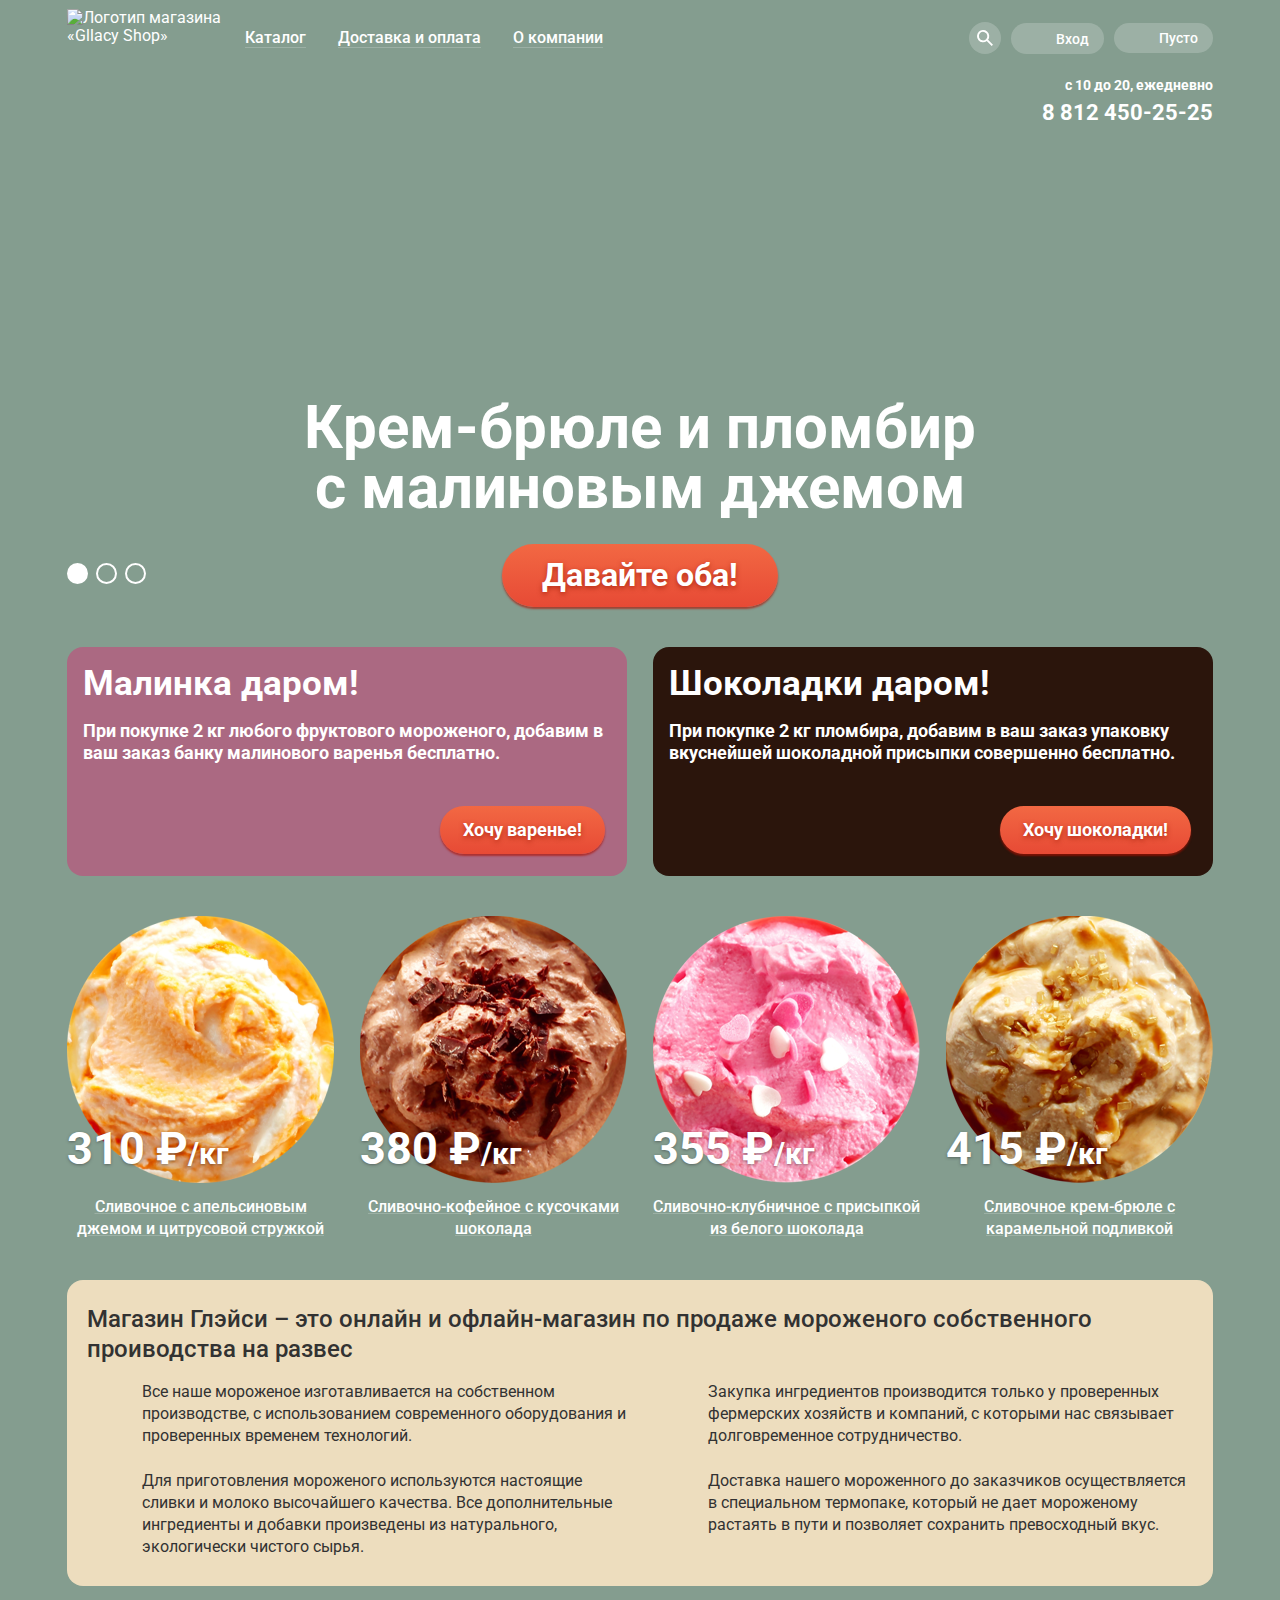
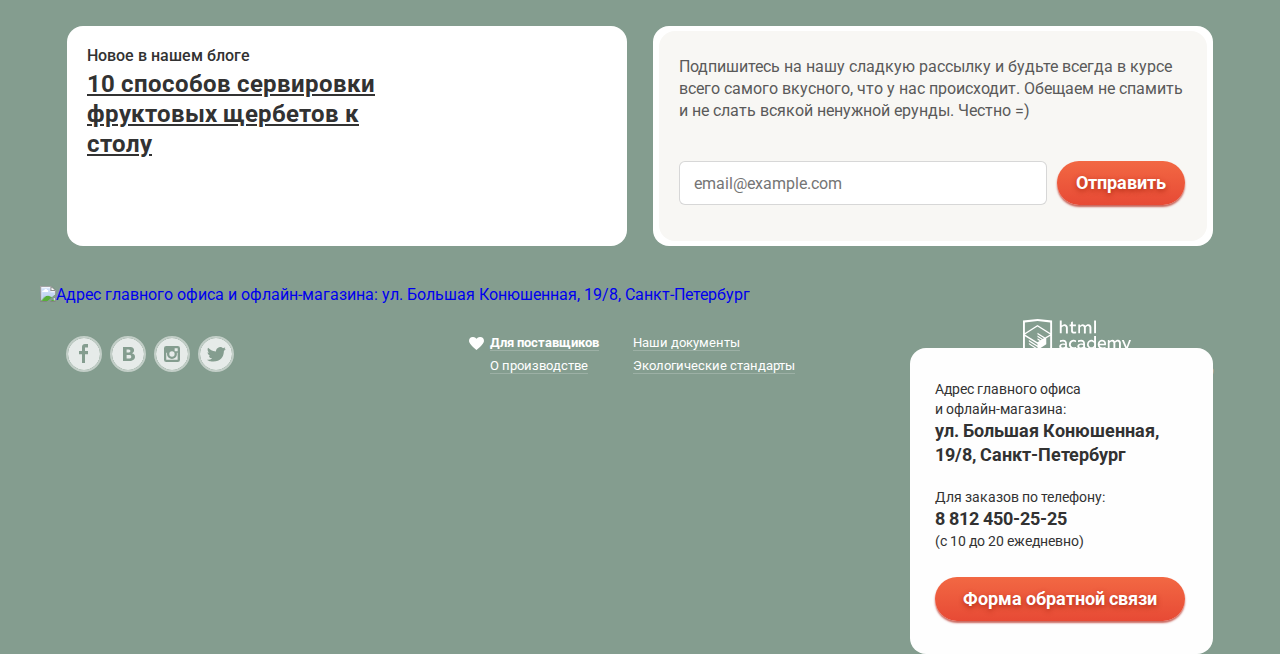
==== index.html @ f4a274b7 "Modify index" ====
<!DOCTYPE html>
<html class="page" lang="ru">

<head>
  <meta charset="utf-8" />
  <title>Магазин мороженного «Gllacy Shop»</title>
  <link href="https://fonts.googleapis.com/css2?family=Roboto:wght@400;500;700&display=swap" rel="stylesheet">
  <link rel="stylesheet" href="css/normalize.css">
  <link rel="stylesheet" href="css/main.css" />
</head>

<body class="index-page">
    <header class="site-header">
      <div class="content-wrapper">
        <nav class="site-nav">
          <div class="site-nav__main-menu-wrapper">
            <a class="site-nav__site-logo">
              <img src="img/main_logo.svg" width="154" height="64" alt="Логотип магазина «Gllacy Shop»" />
            </a>
            <ul class="site-nav__main-menu">
              <li class="main-menu__item">
                <a class="main-menu__link" href="catalog.html">Каталог</a>
                <ul class="main-menu__dropdown-menu visually-hidden">
                  <li>
                    <a class="dropdown-menu__link link dropdown-menu__link--new" href="dev.html">Новинки</a>
                  </li>
                  <li>
                    <a class="dropdown-menu__link dropdown-menu__link--catalog" href="catalog.html">Сливочное</a>
                  </li>
                  <li>
                    <a class="dropdown-menu__link" href="dev.html">Щербеты</a>
                  </li>
                  <li>
                    <a class="dropdown-menu__link" href="dev.html">Фруктовый лед</a>
                  </li>
                  <li>
                    <a class="dropdown-menu__link" href="dev.html">Мелорин</a>
                  </li>
                </ul>
              </li>
              <li class="main-menu__item">
                <a class="main-menu__link" href="dev.html">Доставка и оплата</a>
              </li>
              <li class="main-menu__item">
                <a class="main-menu__link" href="dev.html">О компании</a>
              </li>
            </ul>
          </div>
  
          <div class="site-nav__user-menu-wrapper">
            <a class="user-menu__item user-menu__search-link" href="search.html" aria-label="Поиск">
              <svg class="search-icon" width="32" height="32"  xmlns="http://www.w3.org/2000/svg">
                <path
                  d="M24 22.665l-4.922-4.932a6.144 6.144 0 00-.993-8.273 6.113 6.113 0 00-8.307.352 6.141 6.141 0 00-.293 8.328 6.11 6.11 0 008.262.937L22.659 24 24 22.665zm-9.918-4.288a4.244 4.244 0 01-3.928-2.63 4.27 4.27 0 01.922-4.643 4.248 4.248 0 014.632-.923 4.253 4.253 0 012.624 3.936 4.275 4.275 0 01-1.248 3.01 4.255 4.255 0 01-3.002 1.25z"
                />
              </svg>
            </a>
            <form class="modal user-menu__search-field visually-hidden" action="http://echo.htmlacademy.ru" method="get">
              <label class="visually-hidden" for="search-field">Введите Ваш запрос</label>
              <input class="search-field__input user-input" type="text" id="search-field" name="search-field" placeholder="Что ищем?">
            </form>
          
            <ul class="user-menu__item user-menu__login-menu">
              <li class="login-menu__item">
                <a class="login-menu__login-link" href="dev.html">
                  <p class="login-menu__link-descr">
                    Вход
                  </p>
                </a>
              </li>
            </ul>
            <form class="modal login-menu__login-form visually-hidden" action="http://echo.htmlacademy.ru" method="post">
              <p>
                <label class="visually-hidden" for="user-login-field">Введите Ваш E-email</label>
                <input class="login-form__input user-input" type="email" name="user-login" id="user-login-field" placeholder="email@example.com">
              </p>
              <p>
                <label class="visually-hidden" for="user-password-field">Введите Ваш пароль</label>
                <input class="login-form__input user-input" type="password" name="user-password" id="user-password-field" placeholder="**********">
              </p>
              <div class="login-form__wrapper">
                <button class="button login-form__button" type="submit">Войти</button>
                <div class="login-form__links-wrapper">
                  <a class="login-form__link" href="dev.html">Забыли пароль?</a>
                  <a class="login-form__link" href="dev.html">Новая регистрация</a>
                </div>
              </div>
            </form>

            <a class="user-menu__item user-menu__basket--empty" href="dev.html" aria-label="Корзина">Пусто</a>
    
            <div class="user-menu__item user-menu__shedule">
              <p>с 10 до 20, ежедневно</p>
              <a href="tel:+78124502525" aria-label="Звоните нам с 10 до 20 ежедневно">8 812 450-25-25</a>
            </div>
          </div>
        </nav>
      </div>
    </header>

    <main class="index-page__content">
      <div class="content-wrapper">
        <h1 class="visually-hidden">Магазин мороженного «Gllacy Shop»</h1>
        <section class="promo-slider">
          <h2 class="visually-hidden">
            Акция - Возьмите два!
          </h2>
          <ul class="promo-slider__slider-list">
            <li class="slider-list__item">
              <h3 class="slider-list__item-title">
                Крем-брюле и пломбир с малиновым джемом
              </h3>
              <p class="visually-hidden">
                Два аппетитных вафельных рожка - с мороженым крем-брюле, и с пломбиром с малиновым джемом
              </p>
              <a class="button slider-list__item-link" href="dev.html">
                Давайте оба!
              </a>
            </li>
            <li class="slider-list__item visually-hidden">
              <h3 class="slider-list__item-title">
                Шоколадный пломбир и лимонный сорбет
              </h3>
              <p class="visually-hidden">
                Два аппетитных вафельных рожка - с шоколадным мороженым с кусочками шоколада, и с лимонным сорбетом с кусочками клубники
              </p>
              <a class="button slider-list__item-link" href="dev.html">
                Давайте оба!
              </a>
            </li>
            <li class="slider-list__item visually-hidden">
              <h3 class="slider-list__item-title">
                Пломбир с помадкой<br>и клубничный щербет
              </h3>
              <p class="visually-hidden">
                Два аппетитных вафельных рожка - c нежным пломбиром, политым темным шоколадом, и с нежным клубничным щербетом
              </p>
              <a class="button slider-list__item-link" href="dev.html">
                Давайте оба!
              </a>
            </li>
          </ul>
          <ul class="promo-slider__buttons-list">
            <li class="buttons-list__item">
              <button class="buttons-list__button active" id="slider-button1" type="button" aria-label="Показать первое предложение"></button>
            </li>
            <li class="buttons-list__item">
              <button class="buttons-list__button" id="slider-button2" type="button" aria-label="Показать второе предложение"></button>
            </li>
            <li class="buttons-list__item">
              <button class="buttons-list__button" id="slider-button3" type="button" aria-label="Показать третье предложение"></button>
            </li>
          </ul>
        </section>
        <section class="stock">
          <h2 class="visually-hidden">Акция - Подарки!</h2>
          <ul class="stock__stock-list">
            <li class="stock-list__item stock-list__item--raspberry">
              <h3 class="stock-list__item-title">Малинка даром!</h3>
              <p class="stock-list__item-descr">
                При покупке 2 кг любого фруктового мороженого, добавим в ваш заказ
                банку малинового варенья бесплатно.
              </p>
              <a class="button stock-list__item-button" href="dev.html">Хочу варенье!</a>
            </li>
            <li class="stock-list__item stock-list__item--chocolate">
              <h3 class="stock-list__item-title">Шоколадки даром!</h3>
              <p class="stock-list__item-descr">
                При покупке 2 кг пломбира, добавим в ваш заказ упаковку вкуснейшей
                шоколадной присыпки совершенно бесплатно.
              </p>
              <a class="button stock-list__item-button" href="dev.html">Хочу шоколадки!</a>
            </li>
          </ul>
        </section>
        <section class="hits">
          <h2 class="visually-hidden">Хиты</h2>
          <ul class="catalog__item-list">
            <li>
              <article class="item-card item-card--hit">
                <h3 class="visually-hidden">
                  Сливочное с апельсиновым джемом
                </h3>
                <img class="item-card__image" src="img/icecream_1.png" width="267" height="267"
                  alt="Сливочное с апельсиновым джемом и цитрусовой стружкой" />
                <p class="item-card__price">
                  310 &#x20bd;<span>/кг</span>
                </p>
                <a class="item-card__descr" href="#">
                  Сливочное с апельсиновым джемом и цитрусовой стружкой
                </a>
                <a class="button item-card__button" href="#">
                  Быстрый просмотр
                </a>
              </article>
            </li>
            <li>
              <article class="item-card item-card--hit">
                  <h3 class="visually-hidden">
                    Сливочно-кофейное
                  </h3>
                  <img class="item-card__image" src="img/icecream_2.png" width="267" height="267" alt="Сливочно-кофейное с кусочками шоколада" />
                  <p class="item-card__price">
                    380 &#x20bd;<span>/кг</span>
                  </p>
                  <a class="item-card__descr" href="#">
                    Сливочно-кофейное с кусочками шоколада
                  </a>
                  <a class="button item-card__button" href="#">
                    Быстрый просмотр
                  </a>
              </article>
            </li>
            <li>
              <article class="item-card item-card--hit">
                  <h3 class="visually-hidden">
                    Сливочно-клубничное
                  </h3>
                  <img class="item-card__image" src="img/icecream_3.png" width="267" height="267"
                    alt="Сливочно-клубничное с присыпкой из белого шоколада" />
                  <p class="item-card__price">
                    355 &#x20bd;<span>/кг</span>
                  </p>
                  <a class="item-card__descr" href="#">
                    Сливочно-клубничное с присыпкой из белого шоколада
                  </a>
                  <a class="button item-card__button" href="#">
                    Быстрый просмотр
                  </a>
              </article>
            </li>
            <li>
              <article class="item-card item-card--hit">
                  <h3 class="visually-hidden">
                    Сливочное крем-брюле
                  </h3>
                  <img class="item-card__image" src="img/icecream_4.png" width="267" height="267"
                    alt="Сливочное крем-брюле с карамельной подливкой" />
                  <p class="item-card__price">
                    415 &#x20bd;<span>/кг</span>
                  </p>
                  <a class="item-card__descr" href="#">
                    Сливочное крем-брюле с карамельной подливкой
                  </a>
                  <a class="button item-card__button" href="#">Быстрый просмотр
                  </a>
              </article>
            </li>
          </ul>
        </section>
        <section  class="about-us">
          <h2 class="visually-hidden">О нас</h2>
          <p class="about-us__title">
            Магазин Глэйси – это онлайн и офлайн-магазин по продаже мороженого
            собственного проиводства на развес
          </p>
          <ul class="about-us__feature-list">
            <li class="feature-list__item feature-list__item-modern">
              Все наше мороженое изготавливается на собственном производстве, с
              использованием современного оборудования и проверенных временем
              технологий.
            </li>
            <li class="feature-list__item feature-list__item-company">
              Закупка ингредиентов производится только у проверенных фермерских
              хозяйств и компаний, с которыми нас связывает долговременное
              сотрудничество.
            </li>
            <li class="feature-list__item  feature-list__item-ecology">
              Для приготовления мороженого используются настоящие сливки и молоко
              высочайшего качества. Все дополнительные ингредиенты и добавки
              произведены из натурального, экологически чистого сырья.
            </li>
            <li class="feature-list__item feature-list__item-delivery">
              Доставка нашего мороженного до заказчиков осуществляется в
              специальном термопаке, который не дает мороженому растаять в пути и
              позволяет сохранить превосходный вкус.
            </li>
          </ul>
        </section>
  
        <article class="news-blog__news">
          <h2 class="news__title">Новое в нашем блоге</h2>
          <a class="news__link" href="blog.html">10 способов сервировки<br> фруктовых щербетов к<br>столу</a>
        </article>
  
        <section class="subscribe">
          <div class="subscribe__inner-wrapper">
            <h2 class="visually-hidden">Сладкая расслыка</h2>
            <p class="subscribe__promise">
              Подпишитесь на нашу сладкую рассылку и будьте всегда в курсе всего
              самого вкусного, что у нас происходит. Обещаем не спамить и не слать
              всякой ненужной ерунды. Честно =)
            </p>
            <form class="subscribe__form" action="http://echo.htmlacademy.ru" method="post">
              <p class="subscribe__input-field">
                <label class="visually-hidden" for="subscribe_field">Ваш E-mail</label>
                <input type="email" name="subscribe_field" id="subscribe_field" placeholder="email@example.com">
              </p>
              <button class="button subscribe__button" type="submit">Отправить</button>
            </form>
          </div>
        </section>
      </div>

      <section class="contacts">
        <h2 class="visually-hidden">Контакты</h2>
        <a href="map.html">
          <img src="img/location_map.jpg" width="1200" height="430"
            alt="Адрес главного офиса и офлайн-магазина: ул. Большая Конюшенная, 19/8, Санкт-Петербург" />
        </a>
        <div class="contacts__contact-widget">
          <p class="contacts__adress">
            Адрес главного офиса <br>
            и офлайн-магазина:<br>
            <span> ул. Большая Конюшенная, <br>
              19/8, Санкт-Петербург
            </span>
          </p>
          <p class="contacts__phone">
            Для заказов по телефону:<br />
            <a href="tel:+78124502525" aria-label="Звоните нам с 10 до 20 ежедневно">8 812 450-25-25</a><br />(с 10 до 20
            ежедневно)
          </p>
          <a class="button contacts__button" href="feedback.html">Форма обратной связи</a>
        </div>
        <div class="visually-hidden">
          <p>Мы обязательно вам ответим!</p>
          <button type="button">Закрыть форму</button>
          <form action="http://echo.htmlacademy.ru" method="post">
            <p>
              <label class="visually-hidden" for="feedback-form__user-name-field">Имя и Фамилия</label>
              <input type="text" name="user-name" id="feedback-form__user-name-field" placeholder="Имя Фамилия">
            </p>
            <p>
              <label class="visually-hidden" for="feedback-form__user-email-field">Ваш e-mail</label>
              <input type="email" name="user-mail" id="feedback-form__user-email-field" placeholder="email@example.com">
            </p>
            <p>
              <label class="visually-hidden" for="feedback-form__user-comment-field">Ваши вопросы и пожелания</label>
              <input type="text" name="user-comment" id="feedback-form__user-comment-field"
                placeholder="В свободной форме">
            </p>
            <button type="submit">Отправить</button>
          </form>
        </div>
      </section>
    </main>

    <footer class="site-footer">
      <div class="site-footer__wrapper">
        <ul class="site-footer__social-list">
          <li class="social-list__item">
            <a class="social-list__item-link social-list__item-link--fb" href="#">
              <svg class="social-list__item-icon social-list__item-icon--fb" width="32" height="32" xmlns="http://www.w3.org/2000/svg">
                <path
                d="M16 0a16 16 0 100 32 16 16 0 000-32zm4.06 9.45H17v3.45h3v3.44h-3V25h-3v-8.66h-3V12.9h3V9.45A3.25 3.25 0 0117 6h3v3.45h.06z"
                />
              </svg>
            Facebook
            </a>
          </li>
          <li class="social-list__item">
            <a class="social-list__item-link social-list__item-link--vk" href="#">
              <svg class="social-list__item-icon social-list__item-icon--vk" width="32" height="32" xmlns="http://www.w3.org/2000/svg">
                <path 
                  d="M16.64 14.49c.325 0 .648-.06.95-.18a1.2 1.2 0 00.64-.56 2 2 0 00.15-.8 1.55 1.55 0 00-.18-.7 1.05 1.05 0 00-.61-.51 3 3 0 00-1-.17h-2v3h.57c.59-.05 1.08-.06 1.48-.08zM18.12 17.08A4.851 4.851 0 0017 17h-2.39v3.5h2.45a3.23 3.23 0 001.21-.25c.321-.11.593-.33.77-.62a1.9 1.9 0 00.22-.9 1.76 1.76 0 00-.26-1 1.6 1.6 0 00-.88-.65z"
                  />
                <path 
                  d="M16 0a16 16 0 100 32 16 16 0 000-32zm6.6 20.53a3.7 3.7 0 01-1.12 1.33 5.17 5.17 0 01-1.83.88 9.76 9.76 0 01-2.51.27H11V9h5.45a20.61 20.61 0 012.48.11 5.25 5.25 0 011.56.5 2.75 2.75 0 011.19 1.09c.265.473.4 1.008.39 1.55a3.08 3.08 0 01-.54 1.8 3.46 3.46 0 01-1.53 1.2v.07a4 4 0 012.18 1.13 3.2 3.2 0 01.8 2.26 3.841 3.841 0 01-.38 1.82z"
                  />
              </svg>
              Vkontakte
            </a>
          </li>
          <li class="social-list__item">
            <a class="social-list__item-link social-list__item-link--inst" href="#">
              <svg class="social-list__item-icon social-list__item-icon--inst" width="32" height="32" xmlns="http://www.w3.org/2000/svg">
                <g>
                  <path
                    d="M20.92 16A4.96 4.96 0 1111 16c.001-.384.048-.767.14-1.14h-.9v6.84h11.4v-6.84h-.9c.1.373.161.755.18 1.14z" />
                  <path 
                    d="M16 18.66A2.66 2.66 0 1013.32 16 2.67 2.67 0 0016 18.66zM21.68 10.3h-3.04v3.04h3.04V10.3z" />
                  <path
                    d="M16 0a16 16 0 100 32 16 16 0 000-32zm8 21.7a2.28 2.28 0 01-2.32 2.3h-11.4A2.29 2.29 0 018 21.7V10.3A2.29 2.29 0 0110.28 8h11.39A2.29 2.29 0 0124 10.3v11.4z" />
                </g>
              </svg>
              Instagram
            </a>
          </li>
          <li class="social-list__item">
            <a class="social-list__item-link social-list__item-link--tw" href="#">
              <svg class="social-list__item-icon social-list__item-icon--tw" width="32" height="32" xmlns="http://www.w3.org/2000/svg">
                <path 
                  d="M16 0a16 16 0 100 32 16 16 0 000-32zm7.94 12.81c-.25 6.52-3.46 10.83-11 10.7h-.48c-.45 0-4.55-.44-5.35-1.82a7.32 7.32 0 005.12-1.14c-1.05-.29-2.92-.46-3.25-2.85a2.31 2.31 0 001.3.12C9 17 7.53 16.3 7.61 14.17c.418.32.935.482 1.46.46-.77-.23-2.15-3.24-1-4.78 2 1.79 4.07 3.48 7.8 3.64.23-2.21 1.24-3.7 3.17-4.32A3.61 3.61 0 0123 10.31c.74-.23 1.45-.47 2.19-.69a2.21 2.21 0 01-.93 1.71 1.77 1.77 0 001.42-.47 2.9 2.9 0 01-1.74 1.95z"
                  />
              </svg>
              Twitter
            </a>
          </li>
        </ul>
        <ul class="site-footer__inform">
          <li class="site-footer__inform-item">
            <a class="site-footer__inform-link inform-link--important" href="#">Для поставщиков</a>
          </li>
          <li class="site-footer__inform-item">
            <a class="site-footer__inform-link" href="#">Наши документы</a>
          </li>
          <li class="site-footer__inform-item">
            <a class="site-footer__inform-link" href="#">О производстве</a>
          </li>
          <li class="site-footer__inform-item">
            <a class="site-footer__inform-link" href="#">Экологические стандарты</a>
          </li>
        </ul>
        <div class="site-footer__copyright">
          <a class="copyright__link--academy" href="https://htmlacademy.ru/intensive/htmlcss" target="_blank">
            <svg width="108" height="39" fill="none" xmlns="http://www.w3.org/2000/svg">
              <path class="copyright__logo-academy"
                d="M44.582 28.426c.188-.012.373-.049.552-.11v1.41a3.193 3.193 0 01-1.18.222 1.58 1.58 0 01-.985-.223 1.72 1.72 0 01-.68-.785c-.89.757-2.001 1.16-3.142 1.14-1.513 0-2.912-.878-2.912-2.702 0-2.258 1.98-2.954 3.712-2.954.73.012 1.456.1 2.17.262v-.312c0-1.099-.762-1.875-2.19-1.875a7.03 7.03 0 00-2.997.685V21.37a9.612 9.612 0 013.188-.585c2.36 0 3.807 1.19 3.807 3.86v3.166c-.013.151.03.301.122.418a.534.534 0 00.535.197zm-6.434-1.21c.029.379.199.73.472.975.273.246.627.366.984.336h.105a3.298 3.298 0 002.408-1.008v-1.522a9.145 9.145 0 00-1.809-.222c-1.047 0-2.16.353-2.16 1.462v-.02zM50.502 20.765a4.83 4.83 0 012.57.675v1.805a3.886 3.886 0 00-2.303-.736 2.652 2.652 0 00-2 .683c-.554.5-.9 1.21-.96 1.979-.06.768.169 1.53.638 2.12.469.589 1.14.957 1.865 1.024.152.01.305.01.457 0 .85 0 1.686-.233 2.427-.675v1.814a5.975 5.975 0 01-2.76.605 3.979 3.979 0 01-1.63-.22 4.147 4.147 0 01-1.425-.865 4.424 4.424 0 01-1.002-1.378 4.65 4.65 0 01-.426-1.68v-.433c-.02-.601.074-1.2.273-1.762.2-.562.503-1.078.891-1.516a4.328 4.328 0 011.372-1.038 4.113 4.113 0 011.642-.402c.123-.01.248-.01.371 0zM62.666 28.426c.188-.012.373-.049.552-.11v1.41a3.194 3.194 0 01-1.18.222 1.58 1.58 0 01-.985-.223 1.721 1.721 0 01-.68-.785c-.89.757-2.001 1.16-3.142 1.14-1.513 0-2.912-.878-2.912-2.702 0-2.258 1.98-2.954 3.712-2.954.73.012 1.456.1 2.17.262v-.312c0-1.099-.761-1.875-2.19-1.875a7.03 7.03 0 00-2.997.685V21.37a9.612 9.612 0 013.188-.585c2.36 0 3.807 1.19 3.807 3.86v3.166c-.013.151.03.301.121.418a.535.535 0 00.536.197zm-6.434-1.21c.03.379.199.73.472.975.273.246.627.366.984.336h.105a3.298 3.298 0 002.408-1.008v-1.522a9.143 9.143 0 00-1.809-.222c-1.056 0-2.16.353-2.16 1.462v-.02zM72.974 16.965v12.862h-1.675v-1.401a3.94 3.94 0 01-1.408 1.224 3.701 3.701 0 01-1.78.409 4.302 4.302 0 01-2.922-1.464 4.81 4.81 0 01-1.187-3.183 4.81 4.81 0 011.188-3.183 4.302 4.302 0 012.92-1.464 3.624 3.624 0 011.65.346c.52.244.98.608 1.349 1.065v-5.211h1.903-.038zm-4.53 5.524c-.733 0-1.435.308-1.952.856a3.013 3.013 0 00-.809 2.067c0 .775.291 1.519.809 2.067.517.548 1.22.856 1.951.856a2.742 2.742 0 001.595-.5c.472-.33.842-.801 1.061-1.355v-2.147a3.037 3.037 0 00-1.069-1.34 2.787 2.787 0 00-1.587-.504zM78.999 20.765c3.312 0 4.454 2.833 3.921 5.383h-6.272c.21 1.582 1.666 2.238 3.188 2.238.912 0 1.813-.213 2.637-.625v1.693a6.802 6.802 0 01-2.989.605c-2.55 0-4.759-1.542-4.759-4.647a4.596 4.596 0 011.074-3.19 4.1 4.1 0 012.886-1.457h.314zm.086 1.633a2.157 2.157 0 00-.883.111 2.244 2.244 0 00-.775.46 2.393 2.393 0 00-.549.74c-.135.283-.217.59-.24.907v.06h4.617a2.193 2.193 0 00-.072-.807 2.12 2.12 0 00-.358-.716 1.991 1.991 0 00-.59-.517 1.882 1.882 0 00-.732-.238c-.139-.02-.28-.02-.418 0zM84.805 21.007h1.646v1.099a3.83 3.83 0 011.258-.979 3.63 3.63 0 011.522-.362 2.721 2.721 0 011.482.327c.457.249.843.623 1.116 1.084a4.16 4.16 0 011.322-1.016c.5-.242 1.04-.376 1.59-.395.436-.015.869.069 1.271.244.403.176.766.44 1.064.776.299.336.527.735.67 1.17.142.436.195.899.156 1.358v5.514h-1.904v-5.453a1.753 1.753 0 00-.349-1.233 1.567 1.567 0 00-1.07-.612h-.228a2.74 2.74 0 00-1.131.363c-.35.203-.654.481-.896.817v6.118H90.42v-5.453a1.753 1.753 0 00-.348-1.233 1.567 1.567 0 00-1.07-.612h-.228c-.44.038-.868.18-1.25.415-.382.236-.71.559-.958.946v5.947h-1.761v-8.83zM106.096 21.007H108l-3.902 10.01c-.952 2.298-2.085 3.024-3.351 3.024a5.04 5.04 0 01-1.094-.152v-1.633c.274.089.56.133.847.131.952 0 1.58-.675 2.065-2.016l.172-.443-3.96-8.89h2.027l2.856 6.652 2.436-6.683zM38.7 1.522v5.04c.351-.38.77-.682 1.233-.89a3.626 3.626 0 011.46-.32c.426-.027.853.035 1.256.182a3.21 3.21 0 011.094.677c.319.3.579.663.765 1.07a3.6 3.6 0 01.322 1.67v5.454h-1.904V9.203c.03-.253.013-.51-.052-.756a1.96 1.96 0 00-.325-.676c-.15-.2-.336-.367-.548-.49a1.737 1.737 0 00-.684-.225 1.448 1.448 0 00-.295 0c-.47.03-.927.179-1.33.435a3.021 3.021 0 00-.992 1.037v5.846h-1.904V1.522H38.7zM49.903 2.42v3.144h3.017v1.724h-3.017v4.032c0 1.16.504 1.542 1.58 1.542.577 0 1.15-.12 1.684-.353v1.694a6.326 6.326 0 01-2.236.383c-.334.045-.672.02-.996-.074a2.499 2.499 0 01-.893-.472 2.663 2.663 0 01-.653-.8 2.81 2.81 0 01-.314-1.003 2.703 2.703 0 010-.554V7.268h-1.523V5.544h1.495V2.883l1.856-.464zM55.3 14.384v-8.82h1.646v1.099c.35-.415.779-.748 1.257-.978a3.63 3.63 0 011.522-.363 2.722 2.722 0 011.483.328c.457.248.842.622 1.115 1.084a4.16 4.16 0 011.323-1.016c.5-.243 1.04-.377 1.59-.396.435-.014.868.069 1.27.245.403.176.766.44 1.065.776.298.335.526.734.669 1.17.142.435.195.898.156 1.358v5.513h-1.904V8.931a1.779 1.779 0 00-.05-.662 1.722 1.722 0 00-.287-.59 1.615 1.615 0 00-.481-.427 1.526 1.526 0 00-.6-.196h-.228c-.4.04-.786.168-1.136.376-.349.209-.653.493-.892.834v6.118h-1.903V8.931a1.777 1.777 0 00-.054-.67 1.718 1.718 0 00-.297-.596 1.611 1.611 0 00-.494-.424 1.523 1.523 0 00-.611-.185h-.229c-.44.038-.868.18-1.25.415-.382.236-.71.559-.958.946v5.957h-1.723v.01zM72.974 1.512h-1.856v12.862h1.856V1.512zM14.696 0h-.153L0 1.613v28.224L14.543 39l14.544-9.163V1.613L14.696 0zm12.487 28.678l-12.64 7.963-12.64-7.963V17.136l12.583 7.933v1.442l-8.632-5.444v1.392l8.67 5.513v1.472l-8.66-5.463v1.39l8.67 5.515 8.747-5.545v-5.987l3.902-2.47v11.794zm0-13.266L23.71 17.57l-1.599 1.008-7.614-4.798v1.39l6.51 4.103h-.067l-.142.09-.952.576-5.368-3.387v1.39l4.235 2.672-1 .706-3.197-2.017v1.392l2.103 1.31-2.141 1.36L1.96 15.484 14.496 7.5l12.687 7.912zm0-1.4L14.477 6.047 1.904 14.001V3.417l12.649-1.401 12.64 1.401v10.594h-.01z"
                fill="#fff" /></svg>
          </a>
          <p class="copyright__descr">
            Сделано в
            <a class="copyright__link" href="https://htmlacademy.ru/intensive/htmlcss" target="_blank">HTML Academy</a>
            © 2019
          </p>
        </div>
      </div>
    </footer>
  <script src="js/script.js"></script>
</body>

</html>
---- css/main.css ----
/* Variables */

:root {
    --basic-white: #ffffff;
    --basic-dark: #323232;
    --color-post: #5a5a5a;
    --filters-button: #696969;
    --social-active: rgba(255, 255, 255, 0.7);
    --bgcolor-basic: rgba(255, 255, 255, 0.2);
    --bgcolor-waffle: #EDDDBE;
    --bgcolor-btn-slider-hover: rgba(255, 255, 255, 0.4);
    --bg-toggle: #ABABAB;
    --bg-radio: rgba(255, 255, 255, 0.8);
    --dropdown-shadow: rgba(0, 0, 0, 0.4);
    --dropdown-border: rgba(50, 50, 50, 0.2);
    --login-link-underline: rgba(50, 50, 50, 0.3);
    --popup-shadow: rgba(0, 0, 0, 0.4);
    --input-border: #D3D3D2;
    --input-border-h: rgba(178, 178, 178, 0.52);
    --input-border-f: rgba(46, 136, 228, 0.52);
    --placeholder: #999999;
    --subscribe-border: rgba(255, 255, 255, 0.5);
    --bg-link-hover: #FFBC9E;
    --bg-link-active: #EDEDED;
    --bg-link-current: #D07058;
    --bg-list-hover: #FBDED7;
    --bg-list-active: #F6B5A5;
    --bg-scale: rgba(248, 247, 244, 0.5);
    --bgcolor-slide1: #849D8F;
    --bgcolor-slide2: #8996A6;
    --bgcolor-slide3: #9D8B84;
    --bgcolor-popup: #F8F7F4;
    --bgcolor-contacts: #FEFEFE;
    --btn: linear-gradient(180deg, #F26843 0%, #E74A35 100%);
    --btn-hover: linear-gradient(0deg, rgba(255, 255, 255, 0.2), rgba(255, 255, 255, 0.2)), linear-gradient(180deg, #F26843 0%, #E74A35 100%);
    --btn-active: linear-gradient(0deg, rgba(0, 0, 0, 0.07), rgba(0, 0, 0, 0.07)), linear-gradient(180deg, #F26843 0%, #E74A35 100%);
}

/* Global */

.visually-hidden:not(:focus):not(:active),
input[type="checkbox"].visually-hidden,
input[type="radio"].visually-hidden {
  position: absolute;
  width: 1px;
  height: 1px;
  margin: -1px;
  border: 0;
  padding: 0;
  white-space: nowrap;
  -webkit-clip-path: inset(100%);
  clip-path: inset(100%);
  clip: rect(0 0 0 0);
  overflow: hidden;
}

body {
    min-width: 1200px;
    padding: 0;
    font-family: 'Roboto', 'Arial', sans-serif;
    color: var(--basic-white);
}

img {
  max-width: 100%;
  height: auto;
}

a {
  text-decoration: none;
}

.page {
  height: 100%;
}

.content-wrapper {
  width: 1146px;
  margin: 0 auto;
}

.button {
  display: inline-block;
  box-sizing: border-box;
  vertical-align: middle;
  color: var(--basic-white);
  text-shadow: 0px 2px 5px rgba(160, 32, 11, 0.76);
  background: var(--btn);
  box-shadow: 0px 2px 2px rgba(172, 16, 0, 0.64);
  border: none;
}

.button:hover,
.button:focus {
  outline: none;
  background: var(--btn-hover);
  cursor: pointer;
}

.button:active {
  background: var(--btn-active);
  box-shadow: inset 0px 2px 2px #942718;
}

.index-page {
  display: grid;
  grid-template-rows: 
      min-content 
      1fr 
      min-content;
  align-content: start;
  min-height: 100%;
  background-color: var(--bgcolor-slide1);
  background-image: url(../img/promo_slider_1.png);
  background-position: top center;
  background-repeat: no-repeat;
}

.catalog-page {
  display: grid;
  grid-template-rows: 
      min-content 
      1fr 
      min-content;
  align-content: start;
  min-height: 100%;
  background-color: var(--bgcolor-slide1);
}

/* Site navigation */

.site-nav {
  display: flex;
  flex-wrap: wrap;
  align-items: center;
  justify-content: space-between;
  min-height: 75px;
  padding-top: 1px;
}

.site-nav__main-menu {
  list-style: none;
  padding: 0;
}

.site-nav__main-menu-wrapper {
  position: relative;
  display: flex;
  justify-content: flex-start;
  align-items: center;
  max-width: 600px;
}

.site-nav__user-menu-wrapper {
  position: relative;
  display: flex;
  justify-content: space-between;
  align-items: center;
  max-width: 300px;
}

.site-nav__site-logo {
  width: 154px;
  height: 64px;
  margin-right: 11px;
  padding-top: 5px;
}

.site-nav__main-menu {
  display: flex;
  flex-wrap: wrap;
  justify-content: space-between;
  align-self: start;
  min-width: 360px;
}

.main-menu__item:not(:last-of-type) {
  margin-right: 6px;
}

.main-menu__link {
  display: block;
  margin-top: 10px;
  margin-bottom: 10px;
  margin-left: 13px;
  margin-right: 13px;
  font-size: 16px;
  line-height: 18px;
  font-weight: 500;
  color: var(--basic-white);
  border-bottom: 1px solid var(--bgcolor-basic);
}

.main-menu__link[href]:hover,
.main-menu__link[href]:focus {
  outline: none;
  margin: 0;
  padding-top: 8px;
  padding-bottom: 8px;
  padding-left: 13px;
  padding-right: 13px;
  color: var(--basic-dark);
  background-color: var(--basic-white);
  border-radius: 26px;
}

.main-menu__link--current {
  outline: none;
  margin: 0;
  padding-top: 9px;
  padding-bottom: 11px;
  padding-left: 13px;
  padding-right: 13px;
  color: var(--basic-white);
  background-color: var(--bg-link-current);
  border-radius: 26px;
}

.main-menu__link[href]:active {
  background-color: var(--bg-link-active);
  box-shadow: inset 0px 2px 1px #696969;
}

.main-menu__dropdown-menu {
  position: absolute;
  box-sizing: border-box;
  top: 56px;
  left: 157px;
  z-index: 1;
  width: 143px;
  padding: 0;
  padding-bottom: 5px;
  background-color: var(--basic-white);
  box-shadow: 0px 20px 20px var(--dropdown-shadow);
  border-radius: 4px;
  list-style: none;
}

.dropdown-menu__link {
  display: block;
  padding-top: 8px;
  padding-bottom: 7px;
  padding-left: 22px;
  padding-right: 14px;
  font-size: 14px;
  line-height: 16px;
  color: var(--basic-dark);
}

.dropdown-menu__link--new {
  position: relative;
  margin-bottom: 4px;
  padding-top: 10px;
  padding-bottom: 10px;
  font-size: 14px;
  line-height: 18px;
  font-weight: bold;
}

.dropdown-menu__link--new::after {
  position: absolute;
  content: "";
  bottom: -2px;
  left: 0;
  display: inline-block;
  box-sizing: border-box;
  width: 128px;
  height: 1px;
  margin-left: 6px;
  border-bottom: 1px solid var(--dropdown-border);
}

.dropdown-menu__link:hover,
.dropdown-menu__link:focus {
  outline: none;
  background-color: var(--bg-list-hover);
  cursor: pointer;
}

.dropdown-menu__link:active {
  background-color: var(--bg-list-active);
}

.dropdown-menu__link--current {
  background-color: var(--bg-list-active);
}

.user-menu__item:not(:first-child) {
  margin-left: 10px;
}

.modal {
  display: block;
  box-sizing: border-box;
  background-color: var(--bgcolor-popup);
  box-shadow: 0px 20px 20px var(--popup-shadow);
  border-radius: 4px;
}

.user-input {
  display: block;
  box-sizing: border-box;
  padding: 0;
  padding-left: 15px;
  padding-top: 15px;
  padding-bottom: 15px;
  font-size: 16px;
  line-height: 20px;
  font-weight: bold;
  background-color: var(--basic-white);
  border: 1px solid var(--input-border);
  border-radius: 4px;
}

.user-input:hover {
  border: 2px solid var(--input-border-h);
  padding-left: 14px;
  padding-top: 14px;
  padding-bottom: 14px;
}

.user-input:focus {
  outline: none;
  border: 2px solid var(--input-border-f);
  padding-left: 14px;
  padding-top: 14px;
  padding-bottom: 14px;
}

.user-input::-webkit-input-placeholder {
  color: var(--placeholder);
  font-weight: normal;
}

.user-input:focus::-webkit-input-placeholder {
  opacity: 0;
  text-indent: 300px;  
  transition: text-indent 2s ease;
  transition-property: all;
  transition-duration: 400ms;
  transition-timing-function: cubic-bezier(.82,.08,.73,.15);
}

.user-menu__search-link {
  display: block;
  width: 32px;
  height: 32px;
}

.user-menu__search-link .search-icon {
  width: 32px;
  height: 32px;
  background-color: var(--bgcolor-basic);
  background-position: 0 0;
  fill: var(--basic-white);
  border-radius: 50%;
}

.user-menu__search-link:hover,
.user-menu__search-link:focus {
  outline: none;
}

.user-menu__search-link:hover .search-icon,
.user-menu__search-link:focus .search-icon {
  background-color: var(--basic-white);
  fill: var(--basic-dark);
}

.user-menu__search-field {
  position: absolute;
  top: 50px;
  left: -309px;
  z-index: 2;
  width: 341px;
}  

.search-field__input {
  width: 311px;
  height: 44px;
  margin-top: 20px;
  margin-bottom: 20px;
  margin-right: 15px;
  margin-left: 15px;
}

.user-menu__login-menu {
  padding: 0;
  list-style: none;
}

.login-menu__login-link,
.user-menu__basket--empty,
.user-menu__basket--filled {
  position: relative;
  display: inline-block;
  padding-top: 7px;
  padding-bottom: 7px;
  padding-left: 45px;
  padding-right: 15px;
  font-size: 14px;
  line-height: 16px;
  font-weight: 500;
  vertical-align: middle;
  border-radius: 20px;
}

.login-menu__login-link,
.user-menu__basket--empty {
  color: var(--basic-white);
  background-color: var(--bgcolor-basic);
}

.user-menu__basket--filled {
  color: var(--basic-dark);
  background-color: var(--basic-white);
}

.login-menu__link-descr {
  display: inline-block;
  vertical-align: middle;
  margin: 0;
}

.login-menu__link-descr::before,
.user-menu__basket--empty::before,
.user-menu__basket--filled::before {
  position: absolute;
  content: '';
  top: 6px;
  left: 15px;
  width: 29px;
  height: 21px;
  background-repeat: no-repeat;
  background-position: 0 0;
}

.login-menu__link-descr::before {
  background-image: url(../img/login_icon.svg);
}

.login-menu__login-link:hover,
.login-menu__login-link:focus {
  outline: none;
  color: var(--basic-dark);
  background-color: var(--basic-white);
}

.login-menu__login-link:hover .login-menu__link-descr::before,
.login-menu__login-link:focus .login-menu__link-descr::before {
  background-image: url(../img/login_icon_hovered.svg);
}

.user-menu__basket--empty::before {
  background-image: url(../img/cart_empty_icon.svg);
}

.user-menu__basket--filled::before {
  background-image: url(../img/cart_fill_icon.svg);
}

.login-menu__login-form {
  position: absolute;
  top: 50px;
  left: -145px;
  z-index: 2;
  width: 277px;
  min-height: 214px;
  padding-top: 20px;
  padding-left: 19px;
}

.login-menu__login-form p {
  margin: 0;
}

.login-form__input {
  width: 241px;
  height: 44px;
  margin-bottom: 20px;
}

.login-form__wrapper {
  display: flex;
  justify-content: space-between;
  align-items: center;
  width: 241px;
}

.login-form__button {
  width: 103px;
  min-height: 44px;
  border-radius: 26px;
  font-size: 16px;
  line-height: 18px;
  font-weight: bold;
}

.login-form__links-wrapper {
  display: block;
  box-sizing: border-box;
  width: 122px;
}

.login-form__link {
  display: block;
  margin-bottom: 9px;
  font-size: 13px;
  line-height: 15px;
  color: var(--basic-dark);
  text-decoration: underline;
  text-decoration-color: var(--login-link-underline);
}

.login-form__link:last-child {
  margin-bottom: 0;
}

.user-menu__shedule {
  position: absolute;
  top: 70px;
  right: 0;
  z-index: 1;
}

.user-menu__shedule p {
  margin: 0;
  margin-bottom: 8px;
  margin-left: auto;
  width: 149px;
  font-size: 14px;
  line-height: 16px;
  font-weight: bold;
  text-align: right;
}

.user-menu__shedule a {
  width: 167px;
  font-size: 22px;
  line-height: 24px;
  font-weight: bold;
  color: var(--color-basic);
}

.user-menu__shedule a:hover,
.user-menu__shedule a:focus {
  color: var(--bg-link-hover);
  border-bottom: 1px solid var(--bg-link-hover);
}

.site-breakrumbs__list {
  position: absolute;
  display: flex;
  top: 80px;
  left: 0;
  padding: 0;
  list-style: none;
}

.site-breakrumbs__link {
  position: relative;
  display: inline-block;
  font-size: 14px;
  line-height: 16px;
  margin-right: 22px;
  color: var(--basic-white);
}

.site-breakrumbs__link[href] {
  border-bottom: 1px solid var(--bgcolor-basic);
}

.site-breakrumbs__link[href]:hover,
.site-breakrumbs__link[href]:focus {
  color: var(--bg-link-hover);
  border-bottom: 1px solid var(--bg-link-hover);
}

.site-breakrumbs__link[href]::after {
  content: '»';
  position: absolute;
  top: 0;
  right: -12px;
}

/* Main  */

.index-page__content .content-wrapper {
  display: grid;
  grid-template-columns: repeat(2, 560px);
  grid-template-rows: repeat(5, min-content);
  column-gap: 26px;
  row-gap: 40px;
}

/* Slider */

.promo-slider {
  position: relative;
  grid-row: 1/2;
  grid-column: 1/3;
}

.promo-slider ul {
  padding: 0;
  margin: 0;
  list-style: none;
}

.promo-slider__slider-list {
  text-align: center;
}

.slider-list__item-title {
  width: 672px;
  margin-top: 322px;
  margin-bottom: 26px;
  margin-left: auto;
  margin-right: auto;
  font-size: 60px;
  line-height: 60px;
}

.slider-list__item-link { 
  padding-top: 9px;
  padding-bottom: 10px;
  padding-right: 40px;
  padding-left: 40px;
  font-size: 32px;
  line-height: 44px;
  font-weight: bold;
  border-radius: 70px;
}

.promo-slider__buttons-list {
  position: absolute;
  left: 0;
  bottom: 23px;
  display: flex;
}

.buttons-list__item {
  display: inline-block;
  width: 21px;
  height: 21px;
  margin-right: 8px;
  vertical-align: middle;
}

.buttons-list__item:last-of-type {
  margin-right: 0;
}

.buttons-list__button {
  display: inline-block;
  box-sizing: border-box;
  width: 21px;
  height: 21px;
  font-size: 0;
  background-color: transparent;
  border: 2px solid var(--basic-white);
  border-radius: 50%;
}

.buttons-list__button:hover,
.buttons-list__button:focus {
  outline: none;
  background-color: var(--bgcolor-btn-slider-hover);
  cursor: pointer;
}

.buttons-list__button.active {
  background-color: var(--basic-white);
}

/* Stock */

.stock {
  grid-row: 2/3;
  grid-column: 1/3;
}

.stock__stock-list {
  display: flex;
  justify-content: space-between;
  margin: 0;
  padding: 0;
  list-style: none;
}

.stock-list__item {
  display: flex;
  flex-direction: column;
  box-sizing: border-box;
  width: 560px;
  padding-top: 16px;
  padding-bottom: 22px;
  padding-right: 22px;
  padding-left: 16px;
  border-radius: 16px;
}

.stock-list__item-title {
  margin: 0;
  margin-bottom: 16px;
  font-size: 35px;
  line-height: 41px;
}

.stock-list__item-descr {
  margin: 0;
  margin-bottom: 42px;
  font-size: 18px;
  line-height: 22px;
  font-weight: bold;
}

.stock-list__item--raspberry {
  background-color: #AB6982;
  background-image: url(../img/stock_raspberry.jpg);
  background-size: cover;
  background-repeat: no-repeat;
  background-position: 0 0;
}
.stock-list__item--chocolate {
  background-color: #2B150C;
  background-image: url(../img/stock_chocolate.jpg);
  background-size: cover;
  background-repeat: no-repeat;
  background-position: 0 0;
}

.stock-list__item-button {
  align-self: flex-end;
  padding-top: 12px;
  padding-bottom: 12px;
  padding-right: 23px;
  padding-left: 23px;
  font-size: 18px;
  line-height: 24px;
  font-weight: bold;
  border-radius: 70px;
}

/* Filters */

.filters {
  margin-bottom: 40px;
}

.filters__form {
  display: flex;
  flex-wrap: wrap;
  justify-content: space-between;
  align-items: flex-start;
  width: 869px;
  min-height: 130px;
}

.filters legend {
  font-size: 14px;
  line-height: 16px;
  font-weight: 500;
}

.filters fieldset {
  margin: 0;
  padding: 0;
  border: none;
}

.filters label {
  font-size: 16px;
  line-height: 18px;
  font-weight: 500;
}

.sort__title {
  margin-bottom: 7px;
  padding-left: 16px;
}

.sort__select {
  display: inline-block;
  box-sizing: border-box;
  width: 196px;
  min-height: 36px;
  padding-top: 10px;
  padding-bottom: 10px;
  padding-left: 16px;
  padding-right: 16px;
  font-size: 16px;
  line-height: 18px;
  font-weight: 500;
  color: var(--basic-white);
  background-color: var(--bgcolor-basic);
  background-image: url(../img/sort_arrow.svg);
  background-repeat: no-repeat;
  background-position: 171px 14px;
  border: none;
  border-radius: 20px;
  outline: none;
  -webkit-appearance: none;
  -moz-appearance: none;
  -ms-appearance: none;
  appearance: none;
}

.sort__select:hover,
.sort__select:focus {
  background-image: url(../img/sort_arrow_hovered.svg);
  color: var(--basic-dark);
  cursor: pointer;
}

.filters__price {
  width: 220px;
}

.filters__price span {
  font-size: 14px;
  line-height: 16px;
  font-weight: 500;
}

.price__input {
  width: 27px;
  padding: 0;
  color: var(--basic-white);
  background-color: transparent;
  border: none;
}

.price__title {
  margin-bottom: 7px;
  padding-left: 16px;
}

.price__slider {
  display: inline-block;
  box-sizing: border-box;
  width: 218px;
  min-height: 36px;
  background-color: var(--bgcolor-basic);
  border-radius: 20px;
}

.slider__scale {
  position: relative;
  display: inline-block;
  box-sizing: border-box;
  margin-top: 17px;
  margin-left: 21px;
  padding: 0;
  width: 176px;
  height: 2px;
  background-color: var(--bg-scale);
}

.slider__scrollbar {
  position: absolute;
  top: 0;
  display: block;
  width: auto;
  height: 100%;
  background-color: var(--bgcolor-popup);
}

.slider__toggle {
  position: absolute;
  top: -9px;
  display: block;
  box-sizing: border-box;
  width: 20px;
  height: 20px;
  background-color: var(--bg-toggle);
  border: 8px solid var(--basic-white);
  box-shadow: 0px 2px 2px 0px var(--bg-toggle);
  border-radius: 50%;
}

.slider__toggle:hover,
.slider__toggle:focus {
  outline: none;
  transform: scale(1.2, 1.2);
  cursor: pointer;
}

.fatness__title {
  margin-bottom: 7px;
  padding-left: 16px;
}

.fatness__wrapper {
  display: flex;
  justify-content: space-between;
  align-items: center;
  box-sizing: border-box;
  width: 425px;
  min-height: 36px;
  padding-right: 14px;
  padding-left: 14px;
  background-color: var(--bgcolor-basic);
  border-radius: 20px;
}

.fatness__container {
  margin: 0;
}

.fatness__label {
  position: relative;
  padding-left: 33px;
  cursor: pointer;
}

.fatness__input + .fatness__label::before {
  content: '';
  position: absolute;
  top: -1px;
  left: 0;
  display: inline-block;
  width: 22px;
  height: 22px;
  background-image: url(../img/radio.svg);
  background-size: 22px 22px;
  background-repeat: no-repeat;
  background-position: 0 0;
  opacity: .8;
}

.fatness__input:hover + .fatness__label::before,
.fatness__input:focus + .fatness__label::before {
  opacity: 1;
}

.fatness__input:checked + .fatness__label::before {
  background-image: url(../img/radio_checked.svg);
}

.fatness__input:disabled + .fatness__label::before {
  opacity: .4;
}

.filters__fillers {
  align-self: flex-end;
}

.fillers__title {
  margin-bottom: 7px;
  padding-left: 16px;
}

.fillers__wrapper {
  display: flex;
  justify-content: space-between;
  align-items: center;
  box-sizing: border-box;
  width: 711px;
  min-height: 36px;
  padding-left: 16px;
  padding-right: 16px;
  background-color: var(--bgcolor-basic);
  border-radius: 20px;
}

.fillers__container {
  margin: 0;
}

.fillers__label {
  position: relative;
  padding-left: 32px;
  cursor: pointer;
}

.fillers__input + .fillers__label::before {
  content: '';
  position: absolute;
  top: 0;
  left: 0;
  display: inline-block;
  width: 24px;
  height: 20px;
  background-image: url(../img/checkbox.svg);
  background-size: 20px 20px;
  background-repeat: no-repeat;
  background-position: 0 0;
  opacity: .8;
}

.fillers__input:hover + .fillers__label::before,
.fillers__input:focus + .fillers__label::before {
  opacity: 1;
}

.fillers__input:checked + .fillers__label::before {
  background-image: url(../img/checkbox-checked.svg);
  background-size: 24px 20px;
}

.fillers__input:disabled + .fillers__label::before {
  opacity: .4;
}

.filters__button {
  align-self: flex-end;
  display: inline-block;
  box-sizing: border-box;
  width: 144px;
  padding-bottom: 3px;
  min-height: 36px;
  font-size: 16px;
  line-height: 18px;
  font-weight: 500;
  color: var(--basic-white);
  background-color: var(--bgcolor-basic);
  border: 2px solid var(--basic-white);
  border-radius: 20px;
}

.filters__button:hover,
.filters__button:focus {
  outline: none;
  color: var(--basic-dark);
  background-color: var(--basic-white);
  border: none;
  cursor: pointer;
}

.filters__button:active {
  box-shadow: inset 0px 2px 1px var(--filters-button);
}

/* Catalog */

.hits {
  grid-row: 3/4;
  grid-column: 1/3;
}

.catalog-page__title {
  margin: 0;
  margin-top: 40px;
  margin-bottom: 29px;
  font-size: 35px;
  line-height: 41px;
}

.catalog__item-list {
  display: grid;
  grid-template-columns: repeat(4, 1fr);
  column-gap: 26px;
  row-gap: 37px;
  margin: 0;
  padding: 0;
  list-style: none;
}

.item-card {
  position: relative;
  width: 267px;
  min-height: 320px;
  text-align: center;
}

.item-card:hover {
  z-index: 20;
}

.item-card:hover::after {
  content: '';
  position: absolute;
  top: -6px;
  left: -13px;
  width: 293px;
  height: 402px;
  background-color: var(--bgcolor-basic);
  box-shadow: 0px 20px 20px rgba(0, 0, 0, 0.2);
  border-radius: 4px;
}

.item-card--hit::before {
  content: "";
  position: absolute;
  top: 0;
  left: 0;
  z-index: 20;
  width: 61px;
  height: 61px;
  background-image: url(../img/hit_icon.svg);
}

.item-card__image {
  position: relative;
  z-index: 10;
  display: block;
  width: 267px;
  height: 267px;
  margin-bottom: 13px;
}

.item-card__price {
  position: absolute;
  top: 210px;
  left: 0px;
  z-index: 20;
  margin: 0;
  padding: 0;
  font-size: 45px;
  line-height: 45px;
  font-weight: bold;
  color: var(--basic-white);
  text-shadow: 0px 1px 3px rgba(49, 50, 53, 0.5);
}

.item-card__price span {
  font-size: 30px;
  line-height: 35px;
}

.item-card__descr {
  position: relative;
  z-index: 10;
  font-weight: 500;
  line-height: 22px;
  color: var(--basic-white);
  text-align: center;
  text-decoration: underline;
  text-decoration-color: var(--bgcolor-basic);
}

.item-card__button {
  position: absolute;
  top: 335px;
  left: 50%;
  width: 200px;
  margin-left: -100px;
  padding-top: 12px;
  padding-bottom: 12px;
  padding-right: 15px;
  padding-left: 15px;
  font-size: 18px;
  line-height: 24px;
  font-weight: bold;
  border-radius: 50px;
  opacity: 0;
}

.item-card:hover .item-card__button {
  z-index: 10;
  opacity: 1;
}

/* Pagination */

.pagination-list {
  display: flex;
  justify-content: flex-end;
  margin: 0;
  margin-top: 75px;
  margin-bottom: 25px;
  padding: 0;
  list-style: none;
}

.pagination-list__item {
  margin-right: 4px;
}

.pagination-list__item:last-child {
  margin-right: 0;
}

.pagination-list__link {
  display: inline-block;
  box-sizing: border-box;
  width: 26px;
  height: 26px;
  padding-top: 4px;
  text-align: center;
  font-size: 16px;
  line-height: 18px;
  font-weight: 500;
  color: var(--basic-white);
  background-color: transparent;
  background-repeat: no-repeat;
  background-position: 60% 50%;
  border-radius: 50%;
}

.pagination-list__link:not(.link--disabled):not(.link--current):hover,
.pagination-list__link:not(.link--disabled):not(.link--current):focus {
  outline: none;
  background-color: var(--bgcolor-basic);
  cursor: pointer;
}

.pagination-list__link:not(.link--disabled):not(.link--current):active {
  color: var(--basic-dark);
  background-color: var(--basic-white);
}

.link--disabled {
  opacity: .2;
}

.link--current {
  color: var(--basic-dark);
  background-color: var(--basic-white);
}

.link--next {
  background-image: url(../img/pg_next.svg);
}

.link--prev {
  background-image: url(../img/pg_prev.svg);
}

/* About-us  */

.about-us {
  grid-row: 4/5;
  grid-column: 1/3;
  display: inline-block;
  box-sizing: border-box;
  width: 100%;
  padding-top: 24px;
  padding-bottom: 28px;
  padding-left: 20px;
  padding-right: 23px;
  font-size: 16px;
  line-height: 22px;
  font-weight: normal;
  color: var(--basic-dark);
  background-color: var(--bgcolor-waffle);
  background-image: url(../img/waffle_pattern.jpg);
  background-repeat: repeat;
  border-radius: 16px;
}

.about-us__title {
  margin: 0;
  margin-bottom: 17px;
  font-size: 24px;
  line-height: 30px;
  font-weight: 500;
}

.about-us__feature-list {
  /* display: flex;
  flex-wrap: wrap;
  justify-content: space-between; */
  display: grid;
  grid-template-columns: repeat(2, 1fr);
  grid-template-rows: repeat(2, min-content);
  justify-items: start;
  column-gap: 27px;
  row-gap: 23px;
  margin: 0;
  padding: 0;
  list-style: none;
}

.feature-list__item {
  position: relative;
  width: 484px;
  padding-left: 55px;
}

.feature-list__item::before {
  content: '';
  position: absolute;
  left: 0;
  top: -9px;
  width: 49px;
  height: 49px;
}

.feature-list__item-modern::before {
  background-image: url(../img/seo_icon_icecream.svg);
}
.feature-list__item-ecology::before {
  background-image: url(../img/seo_icon_eco.svg);
}
.feature-list__item-company::before {
  background-image: url(../img/seo_icon_cow.svg);
}
.feature-list__item-delivery::before {
  background-image: url(../img/seo_icon_degree.svg);
}

/* News blog  */

.news-blog__news {
  grid-row: 5/6;
  grid-column: 1/2;
  display: inline-block;
  box-sizing: border-box;
  width: 560px;
  min-height: 220px;
  padding-top: 19px;
  padding-bottom: 23px;
  padding-right: 20px;
  padding-left: 20px;
  background-color: var(--basic-white);
  background-image: url(../img/bg_news_blog.jpg);
  background-repeat: no-repeat;
  background-position: 0 0;
  border-radius: 16px;
}

.news__title {
  margin: 0;
  margin-bottom: 2px;
  font-size: 16px;
  line-height: 22px;
  font-weight: 500;
  color: var(--basic-dark);
}

.news__link {
  font-size: 24px;
  line-height: 30px;
  font-weight: bold;
  color: var(--basic-dark);
  text-decoration: underline;
}

.news__link:hover,
.news__link:focus {
  color: var(--bg-link-hover);
}

/* Subscribe */

.subscribe {
  grid-row: 5/6;
  grid-column: 2/3;
  display: inline-block;
  box-sizing: border-box;
  width: 560px;
  min-height: 220px;
  padding-top: 5px;
  padding-bottom: 5px;
  padding-right: 6px;
  padding-left: 6px;
  background-color: var(--basic-white);
  background-image: url(../img/bg_sweet_mail.svg);
  background-repeat: no-repeat;
  background-position: 0 0;
  border-radius: 16px;
}

.subscribe__inner-wrapper {
  box-sizing: border-box;
  min-height: 210px;
  padding-top: 25px;
  padding-bottom: 20px;
  padding-right: 20px;
  padding-left: 20px;
  background-color: var(--bgcolor-popup);
  border-radius: 16px;
}

.subscribe__promise {
  margin: 0;
  margin-bottom: 39px;
  line-height: 22px;
  color: var(--color-post);
}

.subscribe__form {
  display: flex;
  align-items: center;
  margin: 0;
  padding: 0;
}

.subscribe__input-field {
  margin: 0;
}

.subscribe input[type=email] {
  box-sizing: border-box;
  width: 368px;
  height: 44px;
  padding: 14px;
  background: var(--basic-white);
  border: 1px solid rgba(178, 178, 178, 0.52);
  border-radius: 6px;
}

.subscribe__button {
  margin-left: 10px;
  padding-top: 10px;
  padding-bottom: 10px;
  padding-left: 19px;
  padding-right: 19px;
  font-size: 18px;
  line-height: 24px;
  font-weight: bold;
  border-radius: 70px;
}

.contacts {
  position: relative;
  width: 1200px;
  margin: 0 auto;
  margin-top: 40px;
}

.contacts__contact-widget {
  position: absolute;
  top: 62px;
  right: 27px;
  box-sizing: border-box;
  width: 303px;
  min-height: 306px;
  padding-top: 31px;
  padding-bottom: 32px;
  padding-left: 25px;
  padding-right: 25px;
  font-size: 14px;
  line-height: 20px;
  color: var(--basic-dark);
  background-color: var(--bgcolor-contacts);
  border-radius: 16px;
}

.contacts__adress {
  margin: 0;
  margin-bottom: 20px;
}

.contacts__adress span {
  font-size: 18px;
  line-height: 24px;
  font-weight: bold;
}

.contacts__phone {
  margin: 0;
  margin-bottom: 26px;
}

.contacts__phone a {
  font-size: 18px;
  line-height: 24px;
  font-weight: bold;
  color: var(--basic-dark);
}

.contacts__button {
  padding-top: 10px;
  padding-bottom: 10px;
  padding-left: 28px;
  padding-right: 28px;
  font-size: 18px;
  line-height: 24px;
  font-weight: bold;
  border-radius: 70px;
}

.catalog-page .site-footer__wrapper {
  border-top: 1px solid var(--bgcolor-basic);
}

.site-footer__wrapper {
  display: grid;
  grid-template-columns: repeat(3, 1fr);
  align-items: center;
  width: 1148px;
  min-height: 103px;
  margin: 0 auto;
}

.site-footer__social-list {
  display: flex;
  align-items: center;
  margin: 0;
  padding: 0;
  list-style: none;
}

.social-list__item {
  margin-right: 12px;
}

.social-list__item:last-of-type {
  margin-right: 0;
}


.social-list__item-link {
  display: inline-block;
  width: 32px;
  height: 32px;
  font-size: 0;
}

.social-list__item-icon {
  fill: var(--basic-white);
  fill-opacity: .8;
  border: 2px solid var(--subscribe-border);
  border-radius: 50%;
}

.social-list__item-link--fb:focus,
.social-list__item-link--vk:focus,
.social-list__item-link--inst:focus,
.social-list__item-link--tw:focus {
  outline: none;
}

.social-list__item-link--fb:hover > .social-list__item-icon--fb,
.social-list__item-link--fb:focus > .social-list__item-icon--fb,
.social-list__item-link--vk:hover > .social-list__item-icon--vk,
.social-list__item-link--vk:focus > .social-list__item-icon--vk,
.social-list__item-link--inst:hover > .social-list__item-icon--inst,
.social-list__item-link--inst:focus > .social-list__item-icon--inst,
.social-list__item-link--tw:hover > .social-list__item-icon--tw,
.social-list__item-link--tw:focus > .social-list__item-icon--tw {
  fill-opacity: 1;
}

.social-list__item-link:active > .social-list__item-icon {
  border: 2px solid var(--social-active);
}

.site-footer__inform {
  justify-self: start;
  align-self: flex-start;
  display: grid;
  grid-template-columns: 143px 1fr;
  grid-template-rows: repeat(2, 1fr);
  max-width: 360px;
  margin: 0;
  padding: 0;
  padding-top: 25px;
  padding-left: 15px;
  list-style: none;
}

.site-footer__inform-item {
  position: relative;
  margin-top: 4px;
  padding-left: 26px;
}

.site-footer__inform-link {
  font-size: 13px;
  line-height: 18px;
  color: var(--basic-white);
  border-bottom: 1px solid var(--bgcolor-basic);
}

.site-footer__inform-link:hover,
.site-footer__inform-link:focus {
  outline: none;
  color: var(--bg-link-hover);
  border-bottom: 1px solid var(--bg-link-hover);
}

.inform-link--important {
  font-weight: bold;
}

.inform-link--important::before {
  content: '';
  position: absolute;
  top: 4px;
  left: 5px;
  width: 15px;
  height: 13px;
  background-image: url(../img/heart_icon.svg);
  background-repeat: no-repeat;
  background-position: 0 0;
}

.inform-link--important:hover::before,
.inform-link--important:focus::before {
  background-image: url(../img/heart_icon-hover.svg);
}

.site-footer__copyright {
  justify-self: end;
  align-self: flex-start;
  padding-top: 15px;
}

.copyright__descr {
  margin: 0;
  font-size: 12px;
  line-height: 18px;
}

.copyright__link--academy:hover,
.copyright__link--academy:focus {
  outline: none;
}

.copyright__link--academy:hover .copyright__logo-academy,
.copyright__link--academy:focus .copyright__logo-academy {
  fill: var(--bg-link-hover);
}

.copyright__link {
  color: var(--basic-white);
}

.copyright__link:hover,
.copyright__link:focus {
  outline: none;
  color: var(--bg-link-hover);
  border-bottom: 1px solid var(--bg-link-hover);
}
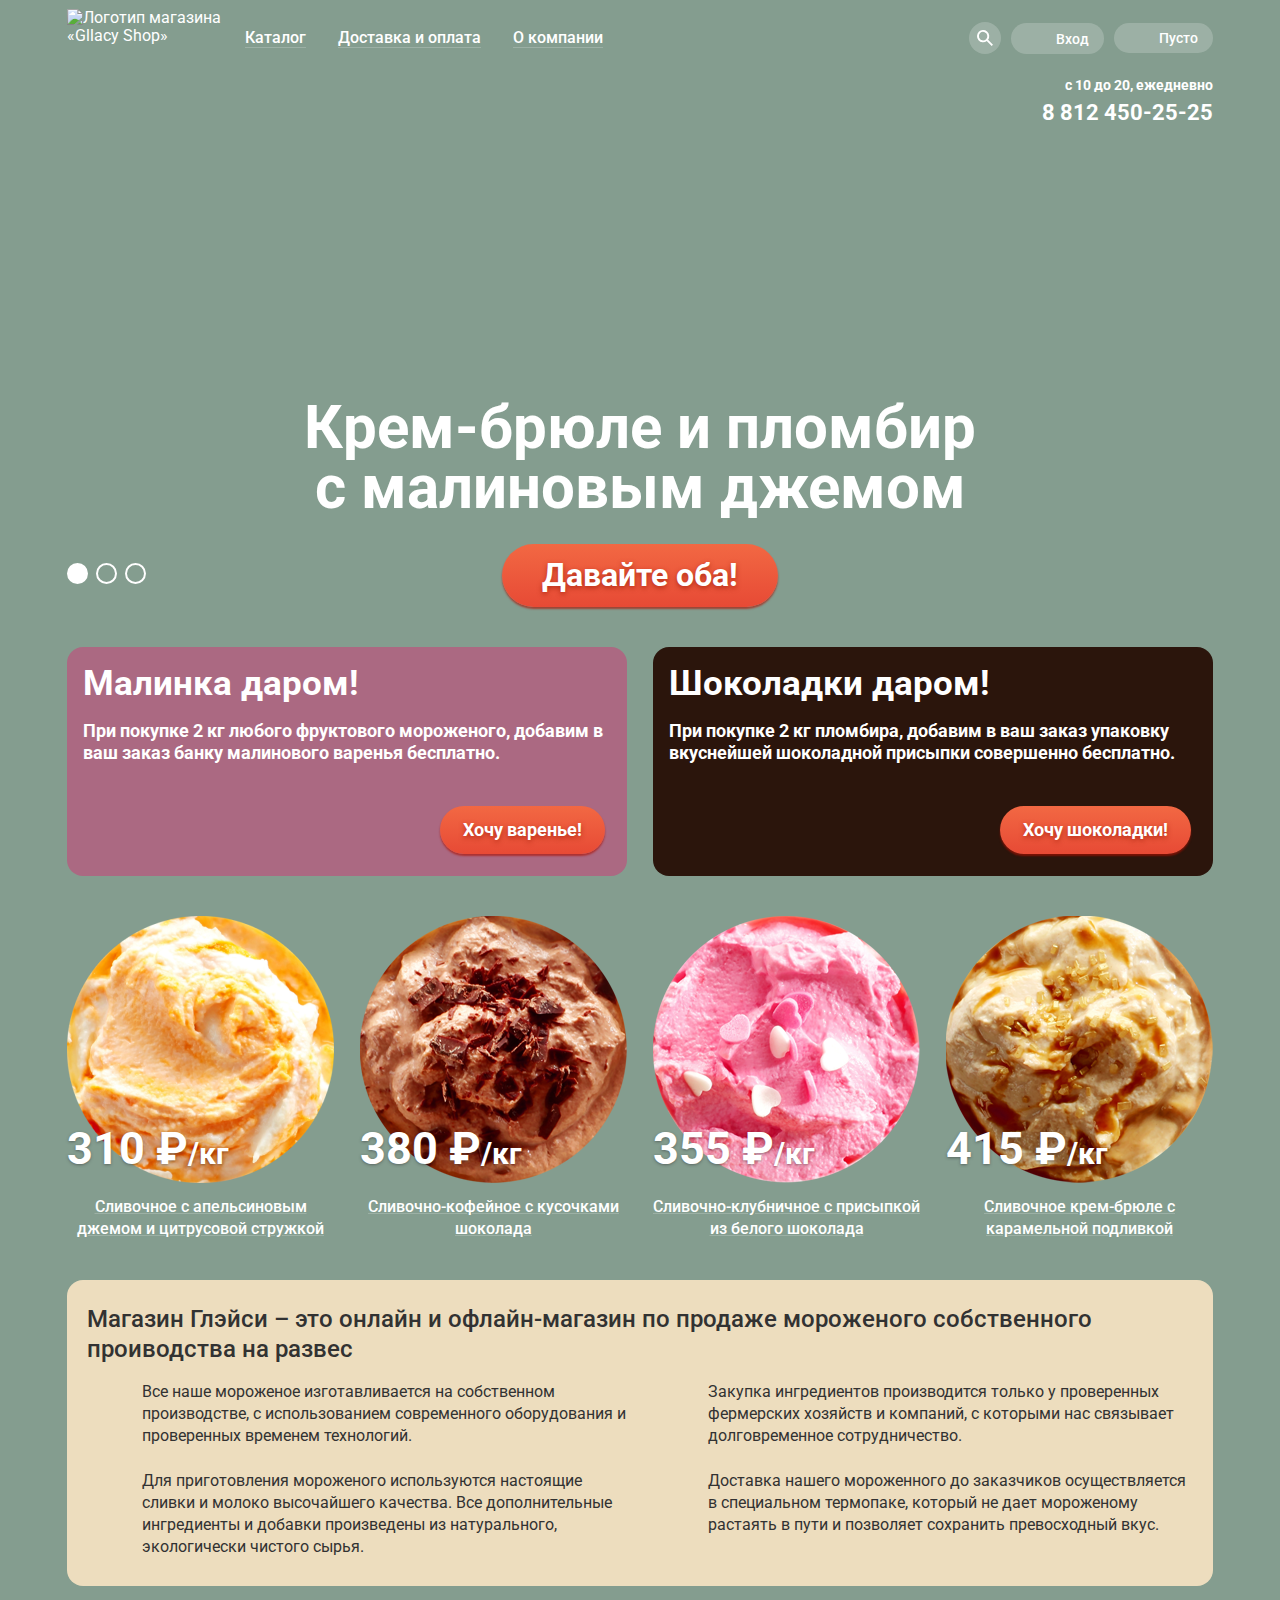
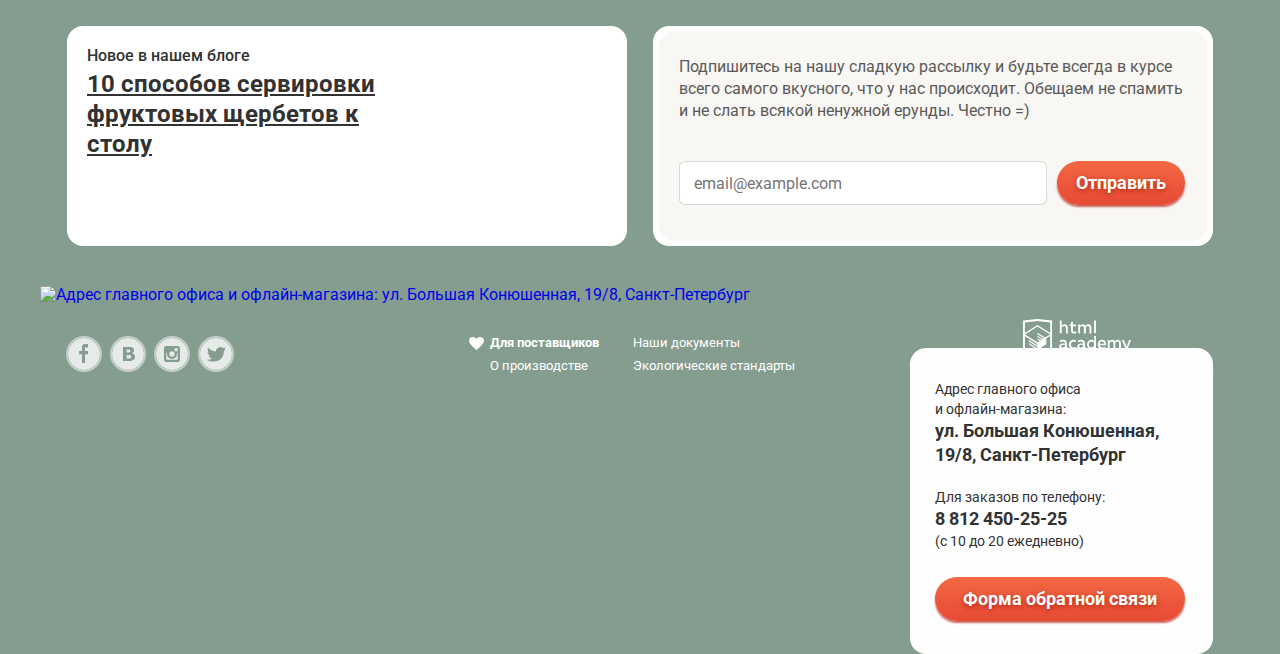
==== commit fb1571ee: "Slider and feedback form script dev" ====
--- a/index.html
+++ b/index.html
@@ -107,35 +107,35 @@
           </h2>
           <ul class="promo-slider__slider-list">
             <li class="slider-list__item">
-              <h3 class="slider-list__item-title">
+              <h3 class="slider-item__title">
                 Крем-брюле и пломбир с малиновым джемом
               </h3>
-              <p class="visually-hidden">
-                Два аппетитных вафельных рожка - с мороженым крем-брюле, и с пломбиром с малиновым джемом
-              </p>
-              <a class="button slider-list__item-link" href="dev.html">
+              <p class="slider-item__description visually-hidden">
+                Два аппетитных вафельных рожка - с мороженым крем-брюле, и с пломбиром, перемешанным с малиновым джемом
+              </p>
+              <a class="button slider-item__link" href="dev.html">
                 Давайте оба!
               </a>
             </li>
             <li class="slider-list__item visually-hidden">
-              <h3 class="slider-list__item-title">
+              <h3 class="slider-item__title">
                 Шоколадный пломбир и лимонный сорбет
               </h3>
-              <p class="visually-hidden">
+              <p class="slider-item__description visually-hidden">
                 Два аппетитных вафельных рожка - с шоколадным мороженым с кусочками шоколада, и с лимонным сорбетом с кусочками клубники
               </p>
-              <a class="button slider-list__item-link" href="dev.html">
+              <a class="button slider-item__link" href="dev.html">
                 Давайте оба!
               </a>
             </li>
             <li class="slider-list__item visually-hidden">
-              <h3 class="slider-list__item-title">
+              <h3 class="slider-item__title">
                 Пломбир с помадкой<br>и клубничный щербет
               </h3>
-              <p class="visually-hidden">
+              <p class="slider-item__description visually-hidden">
                 Два аппетитных вафельных рожка - c нежным пломбиром, политым темным шоколадом, и с нежным клубничным щербетом
               </p>
-              <a class="button slider-list__item-link" href="dev.html">
+              <a class="button slider-item__link" href="dev.html">
                 Давайте оба!
               </a>
             </li>
@@ -323,26 +323,6 @@
           </p>
           <a class="button contacts__button" href="feedback.html">Форма обратной связи</a>
         </div>
-        <div class="visually-hidden">
-          <p>Мы обязательно вам ответим!</p>
-          <button type="button">Закрыть форму</button>
-          <form action="http://echo.htmlacademy.ru" method="post">
-            <p>
-              <label class="visually-hidden" for="feedback-form__user-name-field">Имя и Фамилия</label>
-              <input type="text" name="user-name" id="feedback-form__user-name-field" placeholder="Имя Фамилия">
-            </p>
-            <p>
-              <label class="visually-hidden" for="feedback-form__user-email-field">Ваш e-mail</label>
-              <input type="email" name="user-mail" id="feedback-form__user-email-field" placeholder="email@example.com">
-            </p>
-            <p>
-              <label class="visually-hidden" for="feedback-form__user-comment-field">Ваши вопросы и пожелания</label>
-              <input type="text" name="user-comment" id="feedback-form__user-comment-field"
-                placeholder="В свободной форме">
-            </p>
-            <button type="submit">Отправить</button>
-          </form>
-        </div>
       </section>
     </main>
 
@@ -427,6 +407,30 @@
         </div>
       </div>
     </footer>
+
+      <div class="overlay visually-hidden">
+        <div class="modal contacts__feedback">
+          <p class="feedback__title">Мы обязательно вам ответим!</p>
+          <form class="feedback__form" action="http://echo.htmlacademy.ru" method="post">
+            <p>
+              <label class="visually-hidden" for="form__user-name-field">Имя и Фамилия</label>
+              <input class="user-input form__user-name-field" type="text" name="user-name" id="form__user-name-field" placeholder="Имя Фамилия" value="">
+            </p>
+            <p>
+              <label class="visually-hidden" for="form__user-email-field">Ваш e-mail</label>
+              <input class="user-input form__user-email-field" type="email" name="user-mail" id="form__user-email-field" placeholder="email@example.com" value="">
+            </p>
+            <p>
+              <span class="visually-hidden">Ваши вопросы и пожелания</span>
+              <textarea class="user-input form__user-comment-field" name="user-comment" id="form__user-comment-field"
+                placeholder="В свободной форме"></textarea>
+            </p>
+            <button class="button form__button" type="submit">Отправить</button>
+          </form>
+          <button class="feedback__button-close" type="button" aria-label="Закрыть форму"></button>
+        </div>
+      </div>
+    
   <script src="js/script.js"></script>
 </body>
 
--- a/css/main.css
+++ b/css/main.css
@@ -6,18 +6,20 @@
     --color-post: #5a5a5a;
     --filters-button: #696969;
     --social-active: rgba(255, 255, 255, 0.7);
-    --bgcolor-basic: rgba(255, 255, 255, 0.2);
-    --bgcolor-waffle: #EDDDBE;
-    --bgcolor-btn-slider-hover: rgba(255, 255, 255, 0.4);
+    --bg-basic: rgba(255, 255, 255, 0.2);
+    --bg-waffle: #EDDDBE;
+    --btn-slider-hover: rgba(255, 255, 255, 0.4);
     --bg-toggle: #ABABAB;
     --bg-radio: rgba(255, 255, 255, 0.8);
     --dropdown-shadow: rgba(0, 0, 0, 0.4);
     --dropdown-border: rgba(50, 50, 50, 0.2);
     --login-link-underline: rgba(50, 50, 50, 0.3);
     --popup-shadow: rgba(0, 0, 0, 0.4);
+    --overlay: rgba(0, 0, 0, 0.3);
     --input-border: #D3D3D2;
-    --input-border-h: rgba(178, 178, 178, 0.52);
-    --input-border-f: rgba(46, 136, 228, 0.52);
+    --input-border-hover: rgba(178, 178, 178, 0.52);
+    --input-border-focus: rgba(46, 136, 228, 0.52);
+    --table-border: #CACAC7;
     --placeholder: #999999;
     --subscribe-border: rgba(255, 255, 255, 0.5);
     --bg-link-hover: #FFBC9E;
@@ -26,14 +28,14 @@
     --bg-list-hover: #FBDED7;
     --bg-list-active: #F6B5A5;
     --bg-scale: rgba(248, 247, 244, 0.5);
-    --bgcolor-slide1: #849D8F;
-    --bgcolor-slide2: #8996A6;
-    --bgcolor-slide3: #9D8B84;
-    --bgcolor-popup: #F8F7F4;
-    --bgcolor-contacts: #FEFEFE;
-    --btn: linear-gradient(180deg, #F26843 0%, #E74A35 100%);
-    --btn-hover: linear-gradient(0deg, rgba(255, 255, 255, 0.2), rgba(255, 255, 255, 0.2)), linear-gradient(180deg, #F26843 0%, #E74A35 100%);
-    --btn-active: linear-gradient(0deg, rgba(0, 0, 0, 0.07), rgba(0, 0, 0, 0.07)), linear-gradient(180deg, #F26843 0%, #E74A35 100%);
+    --bg-slide1: #849D8F;
+    --bg-slide2: #8996A6;
+    --bg-slide3: #9D8B84;
+    --bg-popup: #F8F7F4;
+    --bg-contacts: #FEFEFE;
+    --btn-gradient: linear-gradient(180deg, #F26843 0%, #E74A35 100%);
+    --btn-gradient-hover: linear-gradient(0deg, rgba(255, 255, 255, 0.2), rgba(255, 255, 255, 0.2)), linear-gradient(180deg, #F26843 0%, #E74A35 100%);
+    --btn-gradient-active: linear-gradient(0deg, rgba(0, 0, 0, 0.07), rgba(0, 0, 0, 0.07)), linear-gradient(180deg, #F26843 0%, #E74A35 100%);
 }
 
 /* Global */
@@ -85,7 +87,7 @@
   vertical-align: middle;
   color: var(--basic-white);
   text-shadow: 0px 2px 5px rgba(160, 32, 11, 0.76);
-  background: var(--btn);
+  background: var(--btn-gradient);
   box-shadow: 0px 2px 2px rgba(172, 16, 0, 0.64);
   border: none;
 }
@@ -93,12 +95,12 @@
 .button:hover,
 .button:focus {
   outline: none;
-  background: var(--btn-hover);
+  background: var(--btn-gradient-hover);
   cursor: pointer;
 }
 
 .button:active {
-  background: var(--btn-active);
+  background: var(--btn-gradient-active);
   box-shadow: inset 0px 2px 2px #942718;
 }
 
@@ -110,10 +112,12 @@
       min-content;
   align-content: start;
   min-height: 100%;
-  background-color: var(--bgcolor-slide1);
+  background-color: var(--bg-slide1);
   background-image: url(../img/promo_slider_1.png);
   background-position: top center;
   background-repeat: no-repeat;
+  transition: background-color 0.9s ease-in-out;
+  transition: background-image 0.7s ease-in-out;
 }
 
 .catalog-page {
@@ -124,7 +128,7 @@
       min-content;
   align-content: start;
   min-height: 100%;
-  background-color: var(--bgcolor-slide1);
+  background-color: var(--bg-slide1);
 }
 
 /* Site navigation */
@@ -188,7 +192,7 @@
   line-height: 18px;
   font-weight: 500;
   color: var(--basic-white);
-  border-bottom: 1px solid var(--bgcolor-basic);
+  border-bottom: 1px solid var(--bg-basic);
 }
 
 .main-menu__link[href]:hover,
@@ -292,20 +296,18 @@
 .modal {
   display: block;
   box-sizing: border-box;
-  background-color: var(--bgcolor-popup);
+  background-color: var(--bg-popup);
   box-shadow: 0px 20px 20px var(--popup-shadow);
   border-radius: 4px;
 }
 
 .user-input {
   display: block;
-  box-sizing: border-box;
+  box-sizing: content-box;
   padding: 0;
   padding-left: 15px;
-  padding-top: 15px;
-  padding-bottom: 15px;
   font-size: 16px;
-  line-height: 20px;
+  line-height: 44px;
   font-weight: bold;
   background-color: var(--basic-white);
   border: 1px solid var(--input-border);
@@ -313,18 +315,16 @@
 }
 
 .user-input:hover {
-  border: 2px solid var(--input-border-h);
   padding-left: 14px;
-  padding-top: 14px;
-  padding-bottom: 14px;
+  line-height: 42px;
+  border: 2px solid var(--input-border-hover);
 }
 
 .user-input:focus {
+  padding-left: 14px;
+  line-height: 42px;
   outline: none;
-  border: 2px solid var(--input-border-f);
-  padding-left: 14px;
-  padding-top: 14px;
-  padding-bottom: 14px;
+  border: 2px solid var(--input-border-focus);
 }
 
 .user-input::-webkit-input-placeholder {
@@ -350,7 +350,7 @@
 .user-menu__search-link .search-icon {
   width: 32px;
   height: 32px;
-  background-color: var(--bgcolor-basic);
+  background-color: var(--bg-basic);
   background-position: 0 0;
   fill: var(--basic-white);
   border-radius: 50%;
@@ -408,7 +408,7 @@
 .login-menu__login-link,
 .user-menu__basket--empty {
   color: var(--basic-white);
-  background-color: var(--bgcolor-basic);
+  background-color: var(--bg-basic);
 }
 
 .user-menu__basket--filled {
@@ -516,6 +516,112 @@
   margin-bottom: 0;
 }
 
+.user-menu__basket-modal {
+  position: absolute;
+  top: 50px;
+  right: 0;
+  z-index: 2;
+  width: 539px;
+  min-height: 242px;
+  padding-top: 22px;
+  padding-bottom: 21px;
+  padding-right: 30px;
+  text-align: right;
+  color: var(--basic-dark);
+  font-size: 13px;
+  line-height: 16px;
+}
+
+.user-menu__basket-modal table {
+  width: 100%;
+  padding: 0;
+  padding-left: 5px;
+  text-align: left;
+  border-bottom: 1px solid var(--table-border); 
+}
+
+.user-menu__basket-modal td {
+  box-sizing: content-box;
+  padding-top: 7px;
+  padding-bottom: 20px;
+}
+
+.user-menu__basket-modal tr {
+  display: flex;
+  align-content: center;
+}
+
+.user-menu__basket-modal span {
+  color: var(--bg-toggle);
+}
+
+.basket-modal__item-link {
+  color: var(--basic-dark);
+}
+
+.basket-modal__button--del {
+  display: block;
+  box-sizing: border-box;
+  width: 12px;
+  height: 12px;
+  background-color: var(--bg-popup);
+  background-image: url(../img/cross_min.svg);
+  background-size: cover;
+  background-repeat: no-repeat;
+  background-position: 0 0;
+  border: none;
+}
+
+.basket-modal__button--del:hover {
+  cursor: pointer;
+}
+
+.user-menu__basket-modal td:first-of-type {
+  align-self: top;
+  width: 11px;
+  padding-top: 10px;
+  padding-right: 9px;
+}
+
+.user-menu__basket-modal td:nth-of-type(2) {
+  align-self: top;
+  width: 33px;
+  padding-top: 0;
+  padding-right: 13px;
+}
+
+.user-menu__basket-modal td:nth-of-type(3) {
+  width: 217px;
+  padding-right: 30px;
+  text-align: bottom;
+}
+
+.user-menu__basket-modal td:nth-of-type(4) {
+  width: 97px;
+  padding-right: 24px;
+}
+
+.basket-modal__final-price {
+  font-size: 15px;
+  line-height: 16px;
+  font-weight: bold;
+  color: var(--basic-dark);
+}
+
+.basket-modal__button--buy {
+  width: 172px;
+  min-height: 44px;
+  padding-top: 13px;
+  padding-bottom: 13px;
+  padding-left: 14px;
+  padding-right: 14px;
+  text-align: center;
+  font-size: 18px;
+  line-height: 16px;
+  border-radius: 26px;
+  text-shadow: none;
+}
+
 .user-menu__shedule {
   position: absolute;
   top: 70px;
@@ -567,7 +673,7 @@
 }
 
 .site-breakrumbs__link[href] {
-  border-bottom: 1px solid var(--bgcolor-basic);
+  border-bottom: 1px solid var(--bg-basic);
 }
 
 .site-breakrumbs__link[href]:hover,
@@ -611,7 +717,7 @@
   text-align: center;
 }
 
-.slider-list__item-title {
+.slider-item__title {
   width: 672px;
   margin-top: 322px;
   margin-bottom: 26px;
@@ -619,9 +725,9 @@
   margin-right: auto;
   font-size: 60px;
   line-height: 60px;
-}
-
-.slider-list__item-link { 
+}  
+
+.slider-item__link { 
   padding-top: 9px;
   padding-bottom: 10px;
   padding-right: 40px;
@@ -632,6 +738,12 @@
   border-radius: 70px;
 }
 
+.current-slide {
+  -webkit-animation-name: fadeInDown;
+  animation-name: fadeInDown;
+  animation-duration: 700ms
+}
+
 .promo-slider__buttons-list {
   position: absolute;
   left: 0;
@@ -665,7 +777,7 @@
 .buttons-list__button:hover,
 .buttons-list__button:focus {
   outline: none;
-  background-color: var(--bgcolor-btn-slider-hover);
+  background-color: var(--btn-slider-hover);
   cursor: pointer;
 }
 
@@ -676,7 +788,6 @@
 /* Stock */
 
 .stock {
-  grid-row: 2/3;
   grid-column: 1/3;
 }
 
@@ -793,7 +904,7 @@
   line-height: 18px;
   font-weight: 500;
   color: var(--basic-white);
-  background-color: var(--bgcolor-basic);
+  background-color: var(--bg-basic);
   background-image: url(../img/sort_arrow.svg);
   background-repeat: no-repeat;
   background-position: 171px 14px;
@@ -841,7 +952,7 @@
   box-sizing: border-box;
   width: 218px;
   min-height: 36px;
-  background-color: var(--bgcolor-basic);
+  background-color: var(--bg-basic);
   border-radius: 20px;
 }
 
@@ -863,7 +974,7 @@
   display: block;
   width: auto;
   height: 100%;
-  background-color: var(--bgcolor-popup);
+  background-color: var(--bg-popup);
 }
 
 .slider__toggle {
@@ -900,7 +1011,7 @@
   min-height: 36px;
   padding-right: 14px;
   padding-left: 14px;
-  background-color: var(--bgcolor-basic);
+  background-color: var(--bg-basic);
   border-radius: 20px;
 }
 
@@ -960,7 +1071,7 @@
   min-height: 36px;
   padding-left: 16px;
   padding-right: 16px;
-  background-color: var(--bgcolor-basic);
+  background-color: var(--bg-basic);
   border-radius: 20px;
 }
 
@@ -1014,7 +1125,7 @@
   line-height: 18px;
   font-weight: 500;
   color: var(--basic-white);
-  background-color: var(--bgcolor-basic);
+  background-color: var(--bg-basic);
   border: 2px solid var(--basic-white);
   border-radius: 20px;
 }
@@ -1035,7 +1146,6 @@
 /* Catalog */
 
 .hits {
-  grid-row: 3/4;
   grid-column: 1/3;
 }
 
@@ -1065,7 +1175,7 @@
 }
 
 .item-card:hover {
-  z-index: 20;
+  z-index: 5;
 }
 
 .item-card:hover::after {
@@ -1075,7 +1185,7 @@
   left: -13px;
   width: 293px;
   height: 402px;
-  background-color: var(--bgcolor-basic);
+  background-color: var(--bg-basic);
   box-shadow: 0px 20px 20px rgba(0, 0, 0, 0.2);
   border-radius: 4px;
 }
@@ -1085,7 +1195,7 @@
   position: absolute;
   top: 0;
   left: 0;
-  z-index: 20;
+  z-index: 5;
   width: 61px;
   height: 61px;
   background-image: url(../img/hit_icon.svg);
@@ -1093,7 +1203,7 @@
 
 .item-card__image {
   position: relative;
-  z-index: 10;
+  z-index: 4;
   display: block;
   width: 267px;
   height: 267px;
@@ -1104,7 +1214,7 @@
   position: absolute;
   top: 210px;
   left: 0px;
-  z-index: 20;
+  z-index: 5;
   margin: 0;
   padding: 0;
   font-size: 45px;
@@ -1121,13 +1231,13 @@
 
 .item-card__descr {
   position: relative;
-  z-index: 10;
+  z-index: 4;
   font-weight: 500;
   line-height: 22px;
   color: var(--basic-white);
   text-align: center;
   text-decoration: underline;
-  text-decoration-color: var(--bgcolor-basic);
+  text-decoration-color: var(--bg-basic);
 }
 
 .item-card__button {
@@ -1148,7 +1258,7 @@
 }
 
 .item-card:hover .item-card__button {
-  z-index: 10;
+  z-index: 4;
   opacity: 1;
 }
 
@@ -1192,7 +1302,7 @@
 .pagination-list__link:not(.link--disabled):not(.link--current):hover,
 .pagination-list__link:not(.link--disabled):not(.link--current):focus {
   outline: none;
-  background-color: var(--bgcolor-basic);
+  background-color: var(--bg-basic);
   cursor: pointer;
 }
 
@@ -1234,7 +1344,7 @@
   line-height: 22px;
   font-weight: normal;
   color: var(--basic-dark);
-  background-color: var(--bgcolor-waffle);
+  background-color: var(--bg-waffle);
   background-image: url(../img/waffle_pattern.jpg);
   background-repeat: repeat;
   border-radius: 16px;
@@ -1249,9 +1359,6 @@
 }
 
 .about-us__feature-list {
-  /* display: flex;
-  flex-wrap: wrap;
-  justify-content: space-between; */
   display: grid;
   grid-template-columns: repeat(2, 1fr);
   grid-template-rows: repeat(2, min-content);
@@ -1294,8 +1401,6 @@
 /* News blog  */
 
 .news-blog__news {
-  grid-row: 5/6;
-  grid-column: 1/2;
   display: inline-block;
   box-sizing: border-box;
   width: 560px;
@@ -1336,8 +1441,6 @@
 /* Subscribe */
 
 .subscribe {
-  grid-row: 5/6;
-  grid-column: 2/3;
   display: inline-block;
   box-sizing: border-box;
   width: 560px;
@@ -1360,7 +1463,7 @@
   padding-bottom: 20px;
   padding-right: 20px;
   padding-left: 20px;
-  background-color: var(--bgcolor-popup);
+  background-color: var(--bg-popup);
   border-radius: 16px;
 }
 
@@ -1404,6 +1507,8 @@
   border-radius: 70px;
 }
 
+/* Contacts */
+
 .contacts {
   position: relative;
   width: 1200px;
@@ -1425,7 +1530,7 @@
   font-size: 14px;
   line-height: 20px;
   color: var(--basic-dark);
-  background-color: var(--bgcolor-contacts);
+  background-color: var(--bg-contacts);
   border-radius: 16px;
 }
 
@@ -1463,6 +1568,113 @@
   border-radius: 70px;
 }
 
+.overlay {
+  position: fixed;
+  top: 0;
+  left: 0;
+  z-index: 6;
+  display: block;
+  width: 100%;
+  height: 100%;
+  background-color: var(--overlay);
+}
+
+/* Feedback modal window */
+
+.contacts__feedback {
+  position: fixed;
+  top: 0;
+  left: 0;
+  bottom: 0;
+  right: 0;
+  z-index: 7;
+  box-sizing: border-box;
+  width: 477px;
+  height: 441px;
+  margin: auto;
+  padding-top: 15px;
+  padding-left: 23px;
+  padding-right: 23px;
+}
+
+.feedback__title {
+  margin: 0;
+  margin-bottom: 20px;
+  font-size: 24px;
+  line-height: 28px;
+  font-weight: 500;
+  color: var(--basic-dark);
+}
+
+.feedback__button-close {
+  position: absolute;
+  top: 15px;
+  right: 16px;
+  display: block;
+  width: 18px;
+  height: 17px;
+  border: none;
+  background-color: transparent;
+  background-image: url(../img/cross_max.svg);
+  background-position: 0 0;
+  background-repeat: no-repeat;
+  cursor: pointer;
+}
+
+.feedback__button-close:hover,
+.feedback__button-close:focus {
+  outline: none;
+  transform: scale(1.4, 1.4);
+}
+
+.feedback__form {
+  display: flex;
+  flex-direction: column;
+}
+
+.feedback__form p {
+  margin: 0;
+}
+
+.form__user-name-field,
+.form__user-email-field {
+  width: 254px;
+  margin-bottom: 18px;
+}
+
+.form__user-comment-field {
+  box-sizing: border-box;
+  width: 428px;
+  min-height: 154px;
+  margin: 0;
+  margin-bottom: 25px;
+  resize: none;
+}
+
+.form__button {
+  align-self: flex-end;
+  width: 140px;
+  min-height: 44px;
+  font-size: 18px;
+  line-height: 24px;
+  font-weight: bold;
+  border-radius: 70px;
+}
+
+.input-error {
+  -webkit-animation-name: shakeY;
+  animation-name: shakeY;
+  animation-duration: 700ms;
+}
+
+.popup {
+  -webkit-animation-name: backInUp;
+  animation-name: backInUp;
+  animation-duration: 700ms;
+}
+
+/* Footer */
+
 .catalog-page .site-footer__wrapper {
   border-top: 1px solid var(--bgcolor-basic);
 }
@@ -1615,4 +1827,124 @@
   outline: none;
   color: var(--bg-link-hover);
   border-bottom: 1px solid var(--bg-link-hover);
+}
+
+/* Animations */
+
+@-webkit-keyframes shakeY {
+  from,
+  to {
+    -webkit-transform: translate3d(0, 0, 0);
+    transform: translate3d(0, 0, 0);
+  }
+
+  10%,
+  30%,
+  50%,
+  70%,
+  90% {
+    -webkit-transform: translate3d(0, -10px, 0);
+    transform: translate3d(0, -10px, 0);
+  }
+
+  20%,
+  40%,
+  60%,
+  80% {
+    -webkit-transform: translate3d(0, 10px, 0);
+    transform: translate3d(0, 10px, 0);
+  }
+}
+
+@keyframes shakeY {
+  from,
+  to {
+    -webkit-transform: translate3d(0, 0, 0);
+    transform: translate3d(0, 0, 0);
+  }
+
+  10%,
+  30%,
+  50%,
+  70%,
+  90% {
+    -webkit-transform: translate3d(0, -10px, 0);
+    transform: translate3d(0, -10px, 0);
+  }
+
+  20%,
+  40%,
+  60%,
+  80% {
+    -webkit-transform: translate3d(0, 10px, 0);
+    transform: translate3d(0, 10px, 0);
+  }
+}
+
+@-webkit-keyframes backInUp {
+  0% {
+    -webkit-transform: translateY(1200px) scale(0.7);
+    transform: translateY(1200px) scale(0.7);
+    opacity: 0.7;
+  }
+
+  80% {
+    -webkit-transform: translateY(0px) scale(0.7);
+    transform: translateY(0px) scale(0.7);
+    opacity: 0.7;
+  }
+
+  100% {
+    -webkit-transform: scale(1);
+    transform: scale(1);
+    opacity: 1;
+  }
+}
+
+@keyframes backInUp {
+  0% {
+    -webkit-transform: translateY(1200px) scale(0.7);
+    transform: translateY(1200px) scale(0.7);
+    opacity: 0.7;
+  }
+
+  80% {
+    -webkit-transform: translateY(0px) scale(0.7);
+    transform: translateY(0px) scale(0.7);
+    opacity: 0.7;
+  }
+
+  100% {
+    -webkit-transform: scale(1);
+    transform: scale(1);
+    opacity: 1;
+  }
+}
+
+@-webkit-keyframes fadeInDown {
+  from {
+    opacity: 0;
+    -webkit-transform: translate3d(0, -100%, 0);
+    transform: translate3d(0, -100%, 0);
+  }
+
+  to {
+    opacity: 1;
+    -webkit-transform: translate3d(0, 0, 0);
+    transform: translate3d(0, 0, 0);
+  }
+}
+
+@keyframes fadeInDown {
+  from {
+    opacity: 0;
+    -webkit-transform: translate3d(0, -100%, 0);
+    transform: translate3d(0, -100%, 0);
+  }
+
+  to {
+    opacity: 1;
+    -webkit-transform: translate3d(0, 0, 0);
+    transform: translate3d(0, 0, 0);
+  }
 }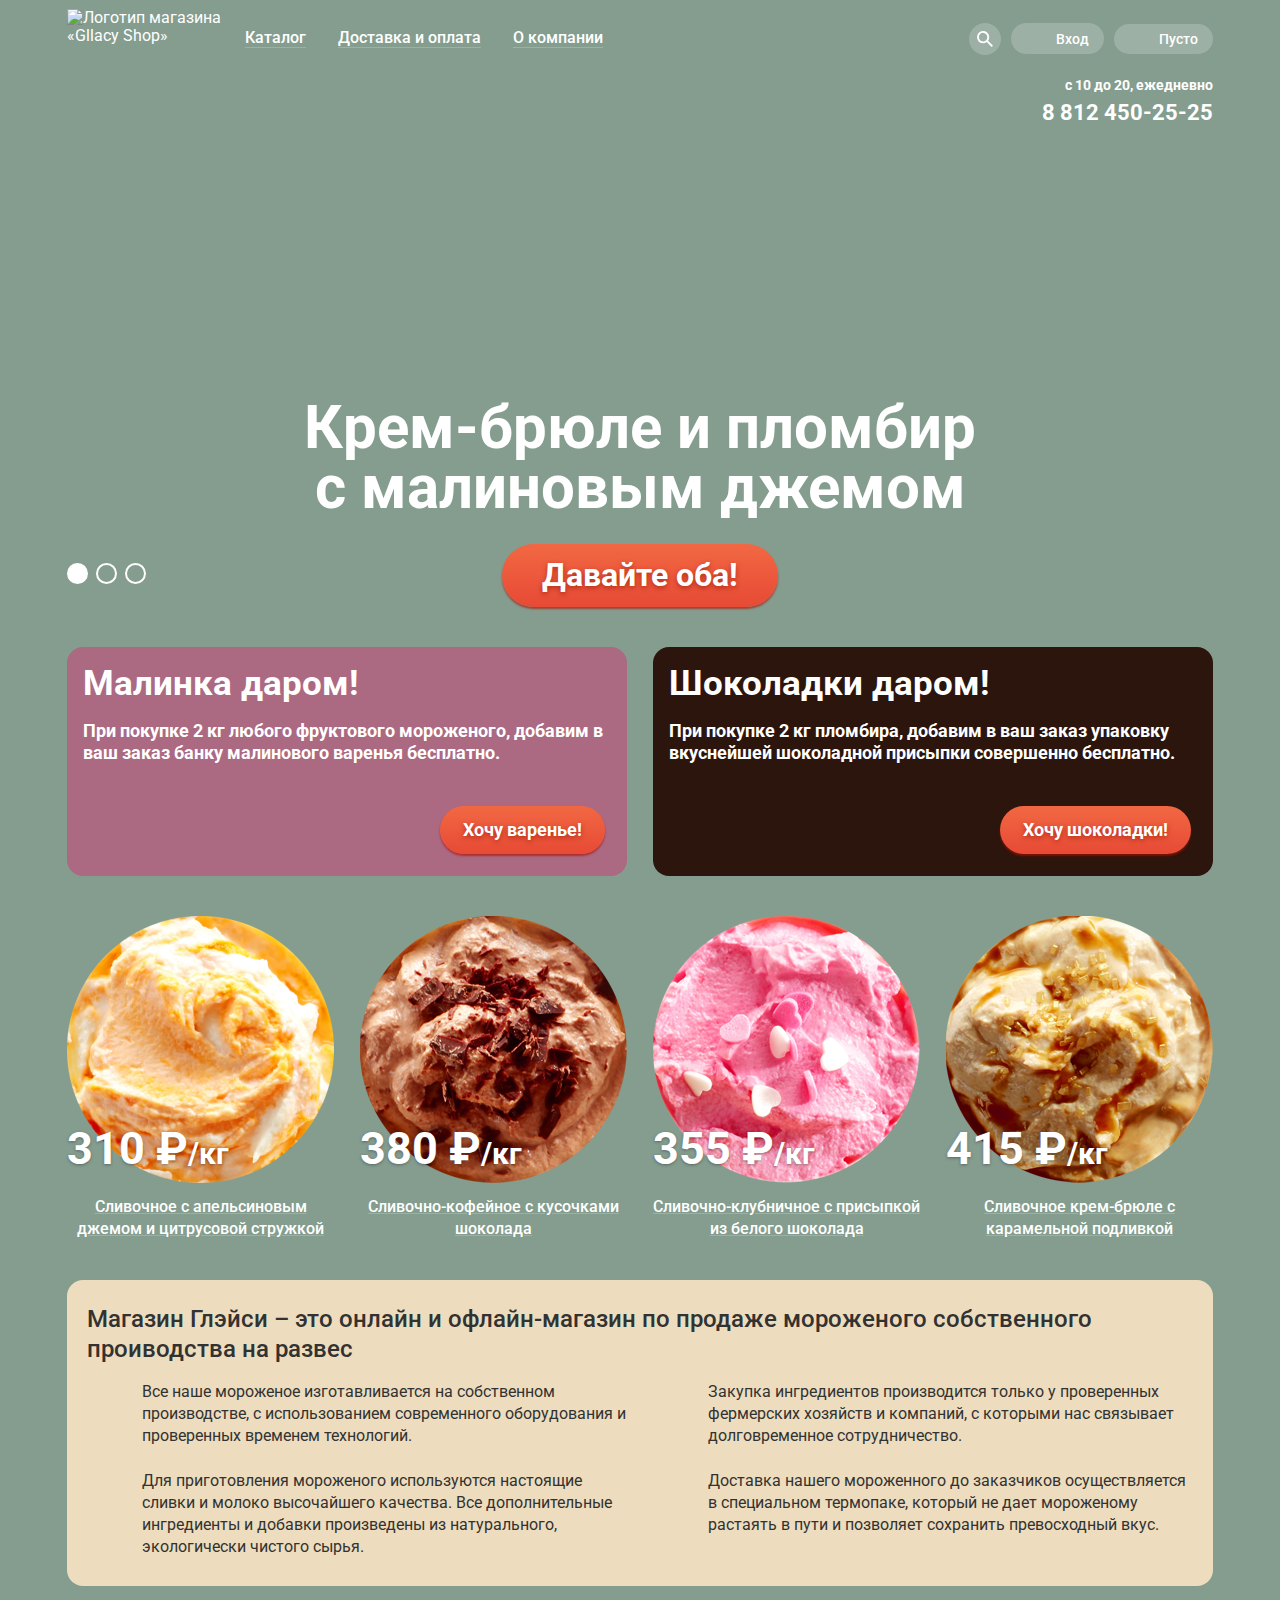
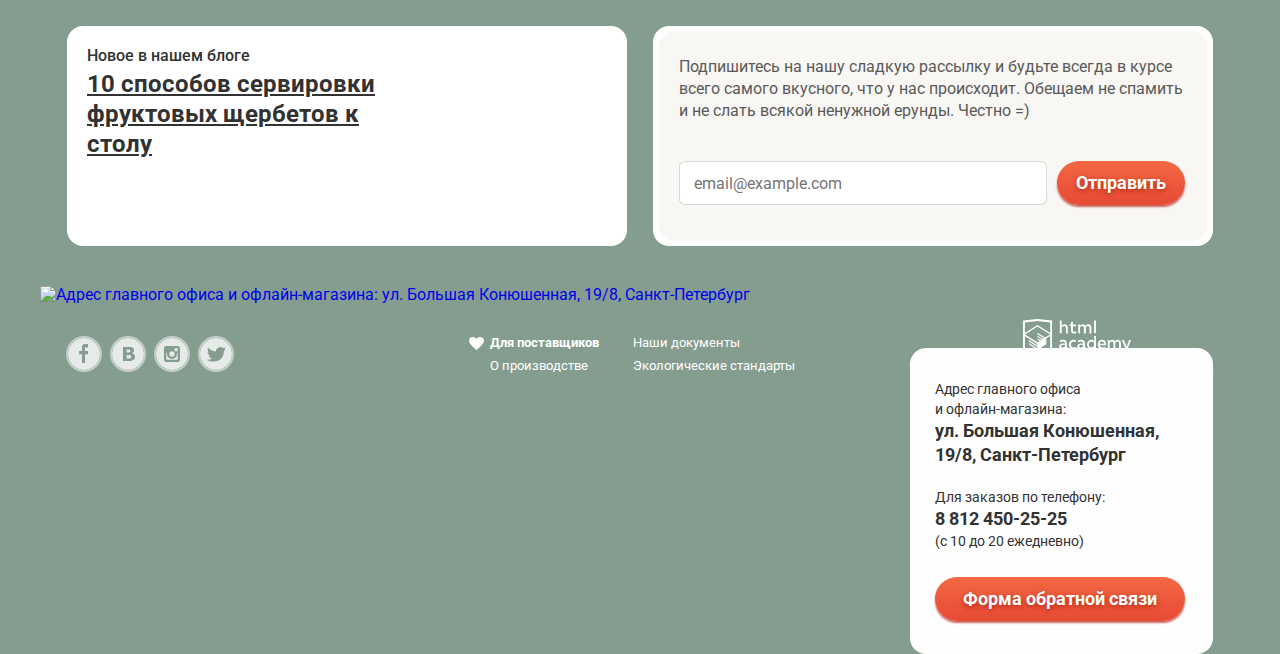
==== commit 9169cee9: "Popup menu elements dev" ====
--- a/index.html
+++ b/index.html
@@ -20,7 +20,7 @@
             <ul class="site-nav__main-menu">
               <li class="main-menu__item">
                 <a class="main-menu__link" href="catalog.html">Каталог</a>
-                <ul class="main-menu__dropdown-menu visually-hidden">
+                <ul class="main-menu__dropdown-menu">
                   <li>
                     <a class="dropdown-menu__link link dropdown-menu__link--new" href="dev.html">Новинки</a>
                   </li>
@@ -48,18 +48,22 @@
           </div>
   
           <div class="site-nav__user-menu-wrapper">
-            <a class="user-menu__item user-menu__search-link" href="search.html" aria-label="Поиск">
-              <svg class="search-icon" width="32" height="32"  xmlns="http://www.w3.org/2000/svg">
-                <path
-                  d="M24 22.665l-4.922-4.932a6.144 6.144 0 00-.993-8.273 6.113 6.113 0 00-8.307.352 6.141 6.141 0 00-.293 8.328 6.11 6.11 0 008.262.937L22.659 24 24 22.665zm-9.918-4.288a4.244 4.244 0 01-3.928-2.63 4.27 4.27 0 01.922-4.643 4.248 4.248 0 014.632-.923 4.253 4.253 0 012.624 3.936 4.275 4.275 0 01-1.248 3.01 4.255 4.255 0 01-3.002 1.25z"
-                />
-              </svg>
-            </a>
-            <form class="modal user-menu__search-field visually-hidden" action="http://echo.htmlacademy.ru" method="get">
-              <label class="visually-hidden" for="search-field">Введите Ваш запрос</label>
-              <input class="search-field__input user-input" type="text" id="search-field" name="search-field" placeholder="Что ищем?">
-            </form>
-          
+              <ul class="user-menu__search-form user-menu__item">
+                <li class="search-form__item">
+                  <a class="search-form__search-link" href="search.html" aria-label="Поиск">
+                    <svg class="search-icon" width="32" height="32"  xmlns="http://www.w3.org/2000/svg">
+                      <path
+                        d="M24 22.665l-4.922-4.932a6.144 6.144 0 00-.993-8.273 6.113 6.113 0 00-8.307.352 6.141 6.141 0 00-.293 8.328 6.11 6.11 0 008.262.937L22.659 24 24 22.665zm-9.918-4.288a4.244 4.244 0 01-3.928-2.63 4.27 4.27 0 01.922-4.643 4.248 4.248 0 014.632-.923 4.253 4.253 0 012.624 3.936 4.275 4.275 0 01-1.248 3.01 4.255 4.255 0 01-3.002 1.25z"
+                      />
+                    </svg>
+                  </a>
+                  <form class="modal search-form__search-field" action="http://echo.htmlacademy.ru" method="get">
+                    <label class="visually-hidden" for="search-field">Введите Ваш запрос</label>
+                    <input class="search-field__input user-input" type="text" id="search-field" name="search-field" placeholder="Что ищем?">
+                  </form>
+                </li>
+              </ul>
+            
             <ul class="user-menu__item user-menu__login-menu">
               <li class="login-menu__item">
                 <a class="login-menu__login-link" href="dev.html">
@@ -67,25 +71,26 @@
                     Вход
                   </p>
                 </a>
+                <form class="modal login-menu__login-form visually-hidden" action="http://echo.htmlacademy.ru" method="post">
+                  <p>
+                    <label class="visually-hidden" for="user-login-field">Введите Ваш E-email</label>
+                    <input class="login-form__input user-input" type="email" name="user-login" id="user-login-field" placeholder="email@example.com">
+                  </p>
+                  <p>
+                    <label class="visually-hidden" for="user-password-field">Введите Ваш пароль</label>
+                    <input class="login-form__input user-input" type="password" name="user-password" id="user-password-field" placeholder="**********">
+                  </p>
+                  <div class="login-form__wrapper">
+                    <button class="button login-form__button" type="submit">Войти</button>
+                    <div class="login-form__links-wrapper">
+                      <a class="login-form__link" href="dev.html">Забыли пароль?</a>
+                      <a class="login-form__link" href="dev.html">Новая регистрация</a>
+                    </div>
+                  </div>
+                </form>
               </li>
             </ul>
-            <form class="modal login-menu__login-form visually-hidden" action="http://echo.htmlacademy.ru" method="post">
-              <p>
-                <label class="visually-hidden" for="user-login-field">Введите Ваш E-email</label>
-                <input class="login-form__input user-input" type="email" name="user-login" id="user-login-field" placeholder="email@example.com">
-              </p>
-              <p>
-                <label class="visually-hidden" for="user-password-field">Введите Ваш пароль</label>
-                <input class="login-form__input user-input" type="password" name="user-password" id="user-password-field" placeholder="**********">
-              </p>
-              <div class="login-form__wrapper">
-                <button class="button login-form__button" type="submit">Войти</button>
-                <div class="login-form__links-wrapper">
-                  <a class="login-form__link" href="dev.html">Забыли пароль?</a>
-                  <a class="login-form__link" href="dev.html">Новая регистрация</a>
-                </div>
-              </div>
-            </form>
+            
 
             <a class="user-menu__item user-menu__basket--empty" href="dev.html" aria-label="Корзина">Пусто</a>
     
--- a/css/main.css
+++ b/css/main.css
@@ -195,7 +195,7 @@
   border-bottom: 1px solid var(--bg-basic);
 }
 
-.main-menu__link[href]:hover,
+.main-menu__item:hover > .main-menu__link[href],
 .main-menu__link[href]:focus {
   outline: none;
   margin: 0;
@@ -228,7 +228,7 @@
 .main-menu__dropdown-menu {
   position: absolute;
   box-sizing: border-box;
-  top: 56px;
+  top: 52px;
   left: 157px;
   z-index: 1;
   width: 143px;
@@ -238,6 +238,16 @@
   box-shadow: 0px 20px 20px var(--dropdown-shadow);
   border-radius: 4px;
   list-style: none;
+  transform: scaleY(0);
+  visibility: hidden;
+  opacity: 0;
+}
+
+.main-menu__item:hover > .main-menu__dropdown-menu {
+  transform: scaleY(1);
+  visibility: visible;
+  opacity: 1;
+  transition: opacity .3s ease-in-out;
 }
 
 .dropdown-menu__link {
@@ -287,6 +297,10 @@
 
 .dropdown-menu__link--current {
   background-color: var(--bg-list-active);
+}
+
+.user-menu__search-form {
+  list-style: none;
 }
 
 .user-menu__item:not(:first-child) {
@@ -341,13 +355,13 @@
   transition-timing-function: cubic-bezier(.82,.08,.73,.15);
 }
 
-.user-menu__search-link {
+.search-form__search-link {
   display: block;
   width: 32px;
   height: 32px;
 }
 
-.user-menu__search-link .search-icon {
+.search-form__search-link .search-icon {
   width: 32px;
   height: 32px;
   background-color: var(--bg-basic);
@@ -356,26 +370,37 @@
   border-radius: 50%;
 }
 
-.user-menu__search-link:hover,
-.user-menu__search-link:focus {
+.search-form__search-link:hover,
+.search-form__search-link:focus {
   outline: none;
 }
 
-.user-menu__search-link:hover .search-icon,
-.user-menu__search-link:focus .search-icon {
+.search-form__item:hover .search-icon,
+.search-form__search-link:focus .search-icon {
   background-color: var(--basic-white);
   fill: var(--basic-dark);
 }
 
-.user-menu__search-field {
+.search-form__search-field {
   position: absolute;
   top: 50px;
-  left: -309px;
+  left: -270px;
   z-index: 2;
   width: 341px;
-}  
+  transform: scaleY(0);
+  visibility: hidden;
+  opacity: 0;
+} 
+
+.search-form__item:hover > .search-form__search-field {
+  transform: scaleY(1);
+  visibility: visible;
+  opacity: 1;
+  transition: opacity .3s ease-in-out;
+}
 
 .search-field__input {
+  box-sizing: border-box;
   width: 311px;
   height: 44px;
   margin-top: 20px;
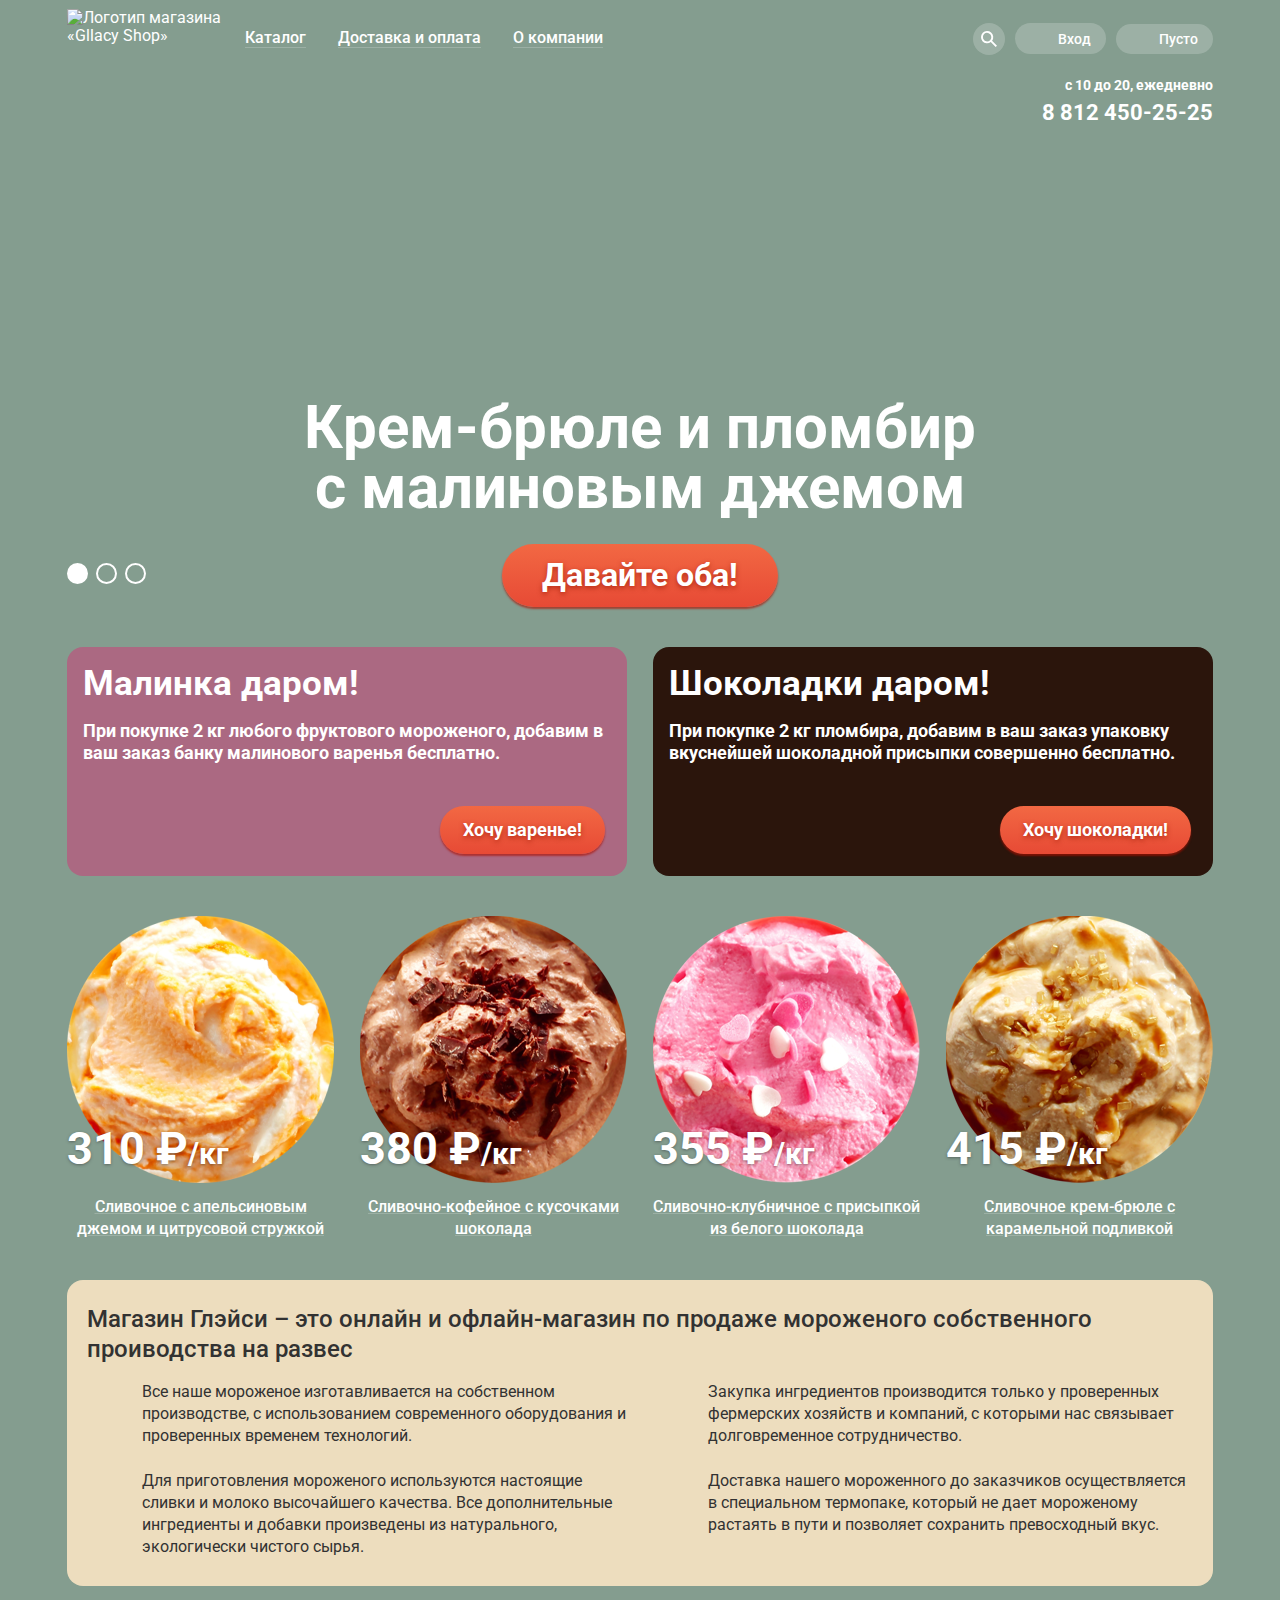
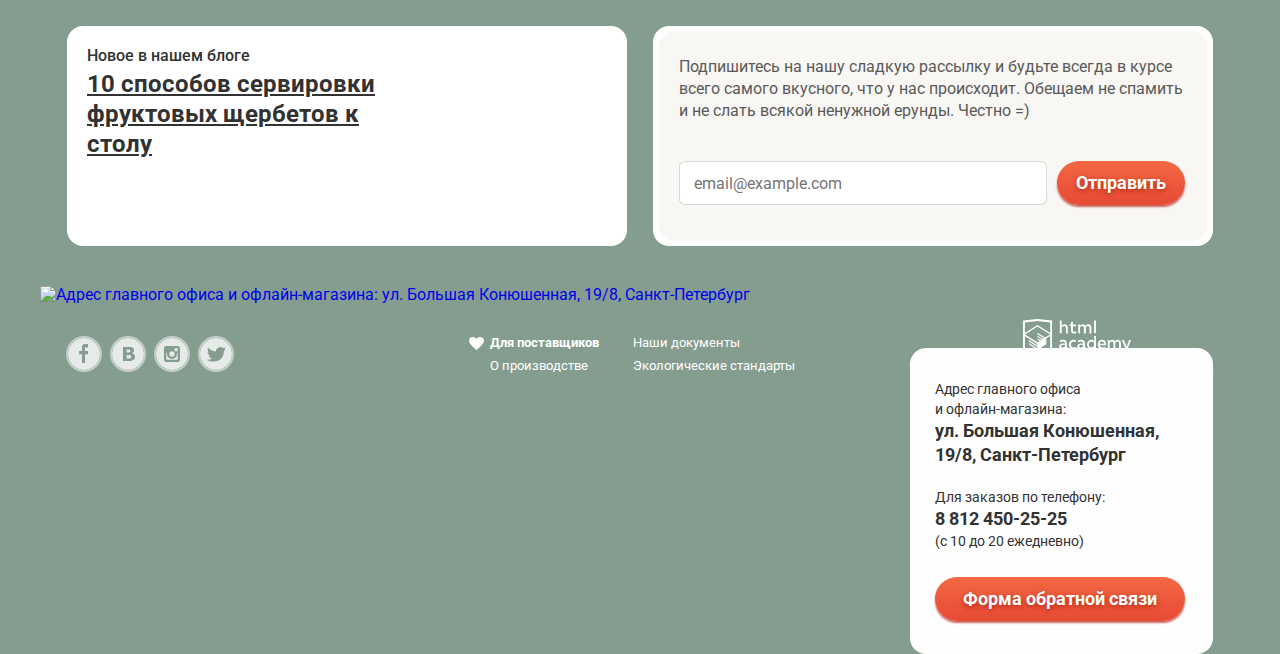
==== commit 774b6011: "Finish popup windows" ====
--- a/index.html
+++ b/index.html
@@ -48,21 +48,21 @@
           </div>
   
           <div class="site-nav__user-menu-wrapper">
-              <ul class="user-menu__search-form user-menu__item">
-                <li class="search-form__item">
-                  <a class="search-form__search-link" href="search.html" aria-label="Поиск">
-                    <svg class="search-icon" width="32" height="32"  xmlns="http://www.w3.org/2000/svg">
-                      <path
-                        d="M24 22.665l-4.922-4.932a6.144 6.144 0 00-.993-8.273 6.113 6.113 0 00-8.307.352 6.141 6.141 0 00-.293 8.328 6.11 6.11 0 008.262.937L22.659 24 24 22.665zm-9.918-4.288a4.244 4.244 0 01-3.928-2.63 4.27 4.27 0 01.922-4.643 4.248 4.248 0 014.632-.923 4.253 4.253 0 012.624 3.936 4.275 4.275 0 01-1.248 3.01 4.255 4.255 0 01-3.002 1.25z"
-                      />
-                    </svg>
-                  </a>
-                  <form class="modal search-form__search-field" action="http://echo.htmlacademy.ru" method="get">
-                    <label class="visually-hidden" for="search-field">Введите Ваш запрос</label>
-                    <input class="search-field__input user-input" type="text" id="search-field" name="search-field" placeholder="Что ищем?">
-                  </form>
-                </li>
-              </ul>
+            <ul class="user-menu__search-form user-menu__item">
+              <li class="search-form__item">
+                <a class="search-form__search-link" href="search.html" aria-label="Поиск">
+                  <svg class="search-icon" width="32" height="32"  xmlns="http://www.w3.org/2000/svg">
+                    <path
+                      d="M24 22.665l-4.922-4.932a6.144 6.144 0 00-.993-8.273 6.113 6.113 0 00-8.307.352 6.141 6.141 0 00-.293 8.328 6.11 6.11 0 008.262.937L22.659 24 24 22.665zm-9.918-4.288a4.244 4.244 0 01-3.928-2.63 4.27 4.27 0 01.922-4.643 4.248 4.248 0 014.632-.923 4.253 4.253 0 012.624 3.936 4.275 4.275 0 01-1.248 3.01 4.255 4.255 0 01-3.002 1.25z"
+                    />
+                  </svg>
+                </a>
+                <form class="modal search-form__search-field" action="http://echo.htmlacademy.ru" method="get">
+                  <label class="visually-hidden" for="search-field">Введите Ваш запрос</label>
+                  <input class="search-field__input user-input" type="text" id="search-field" name="search-field" placeholder="Что ищем?">
+                </form>
+              </li>
+            </ul>
             
             <ul class="user-menu__item user-menu__login-menu">
               <li class="login-menu__item">
@@ -71,7 +71,7 @@
                     Вход
                   </p>
                 </a>
-                <form class="modal login-menu__login-form visually-hidden" action="http://echo.htmlacademy.ru" method="post">
+                <form class="modal login-menu__login-form" action="http://echo.htmlacademy.ru" method="post">
                   <p>
                     <label class="visually-hidden" for="user-login-field">Введите Ваш E-email</label>
                     <input class="login-form__input user-input" type="email" name="user-login" id="user-login-field" placeholder="email@example.com">
--- a/css/main.css
+++ b/css/main.css
@@ -421,7 +421,7 @@
   display: inline-block;
   padding-top: 7px;
   padding-bottom: 7px;
-  padding-left: 45px;
+  padding-left: 43px;
   padding-right: 15px;
   font-size: 14px;
   line-height: 16px;
@@ -464,14 +464,14 @@
   background-image: url(../img/login_icon.svg);
 }
 
-.login-menu__login-link:hover,
+.login-menu__item:hover .login-menu__login-link,
 .login-menu__login-link:focus {
   outline: none;
   color: var(--basic-dark);
   background-color: var(--basic-white);
 }
 
-.login-menu__login-link:hover .login-menu__link-descr::before,
+.login-menu__item:hover .login-menu__link-descr::before,
 .login-menu__login-link:focus .login-menu__link-descr::before {
   background-image: url(../img/login_icon_hovered.svg);
 }
@@ -487,12 +487,22 @@
 .login-menu__login-form {
   position: absolute;
   top: 50px;
-  left: -145px;
+  left: -105px;
   z-index: 2;
   width: 277px;
   min-height: 214px;
   padding-top: 20px;
   padding-left: 19px;
+  transform: scaleY(0);
+  visibility: hidden;
+  opacity: 0;
+}
+
+.login-menu__item:hover > .login-menu__login-form {
+  transform: scaleY(1);
+  visibility: visible;
+  opacity: 1;
+  transition: opacity .3s ease-in-out;
 }
 
 .login-menu__login-form p {
@@ -500,6 +510,7 @@
 }
 
 .login-form__input {
+  box-sizing: border-box;
   width: 241px;
   height: 44px;
   margin-bottom: 20px;
@@ -544,23 +555,33 @@
 .user-menu__basket-modal {
   position: absolute;
   top: 50px;
-  right: 0;
+  right: -15px;
   z-index: 2;
   width: 539px;
   min-height: 242px;
-  padding-top: 22px;
+  padding-top: 20px;
   padding-bottom: 21px;
   padding-right: 30px;
   text-align: right;
   color: var(--basic-dark);
   font-size: 13px;
   line-height: 16px;
+  transform: scaleY(0);
+  visibility: hidden;
+  opacity: 0;
+}
+
+.user-menu__basket-wrapper:hover > .user-menu__basket-modal {
+  transform: scaleY(1);
+  visibility: visible;
+  opacity: 1;
+  transition: opacity .3s ease-in-out;
 }
 
 .user-menu__basket-modal table {
   width: 100%;
   padding: 0;
-  padding-left: 5px;
+  padding-left: 3px;
   text-align: left;
   border-bottom: 1px solid var(--table-border); 
 }
@@ -568,7 +589,7 @@
 .user-menu__basket-modal td {
   box-sizing: content-box;
   padding-top: 7px;
-  padding-bottom: 20px;
+  padding-bottom: 16px;
 }
 
 .user-menu__basket-modal tr {
@@ -1113,7 +1134,7 @@
 .fillers__input + .fillers__label::before {
   content: '';
   position: absolute;
-  top: 0;
+  top: 2px;
   left: 0;
   display: inline-block;
   width: 24px;
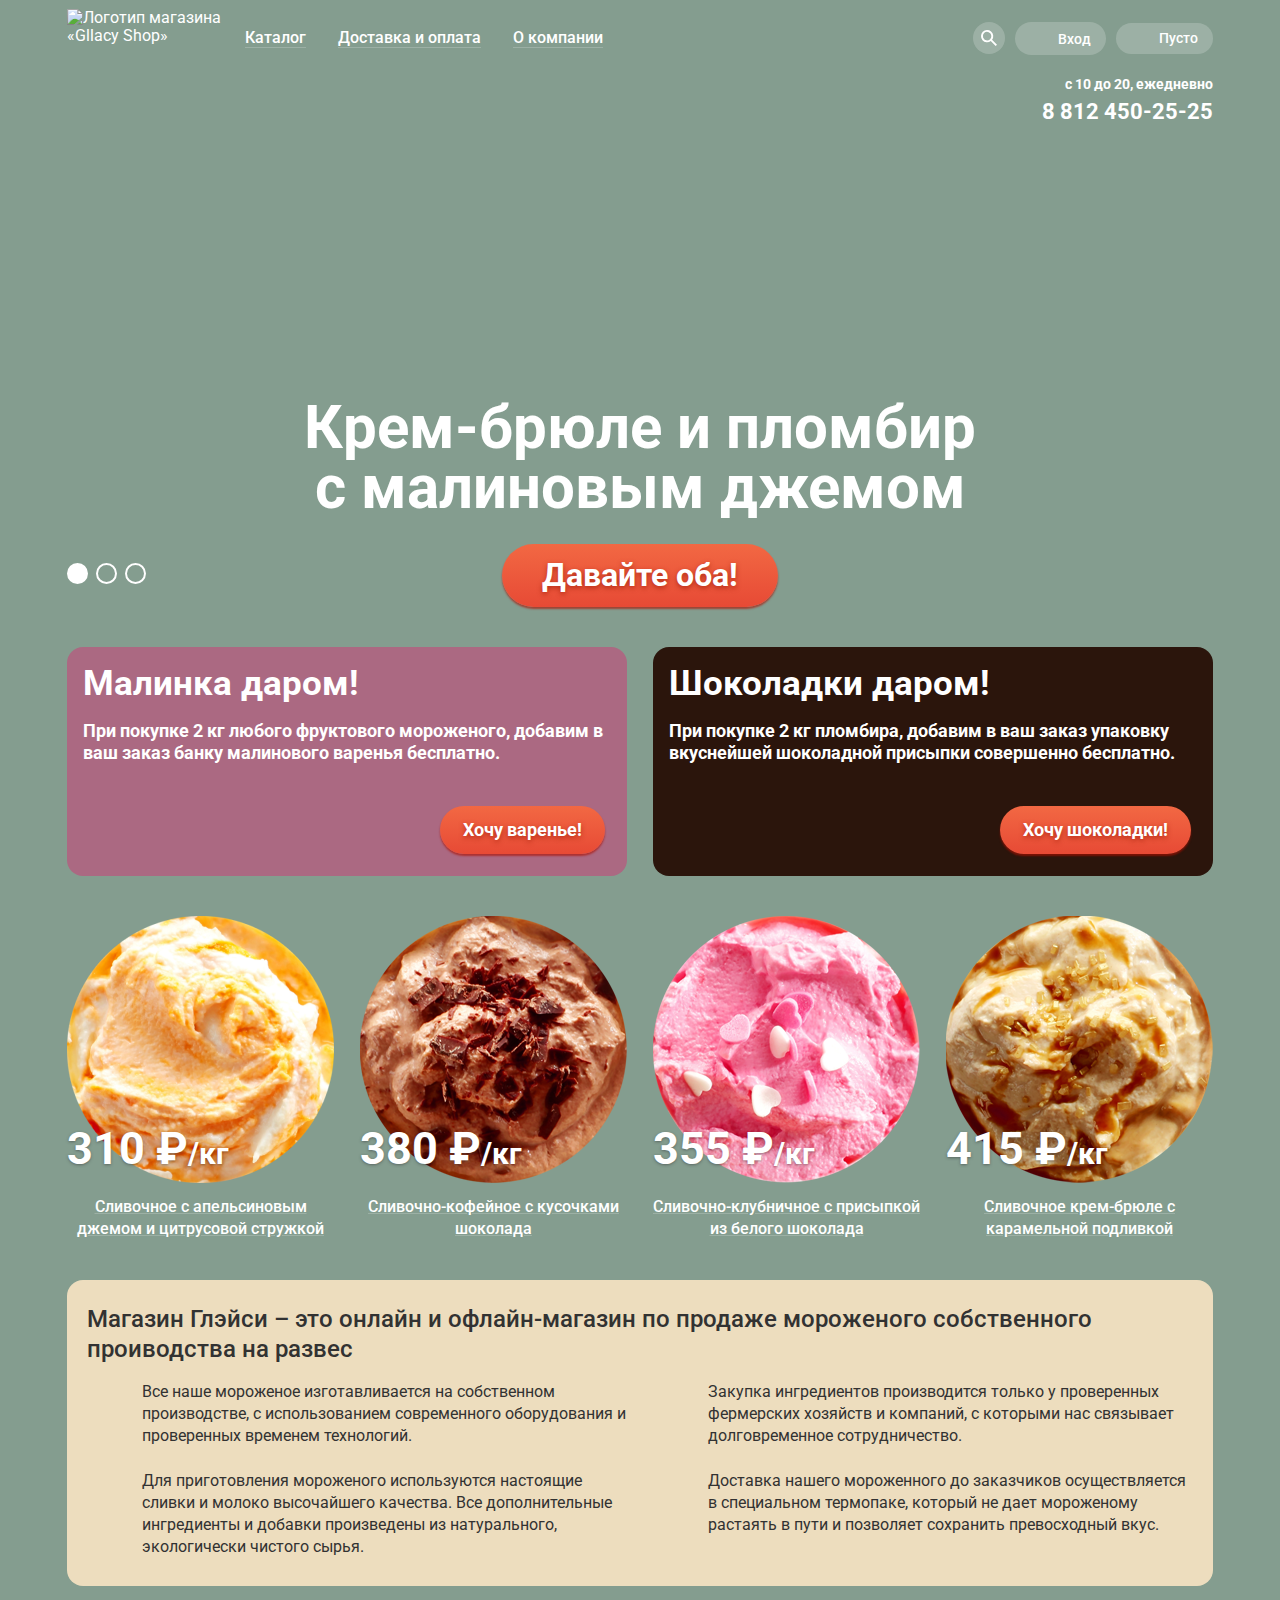
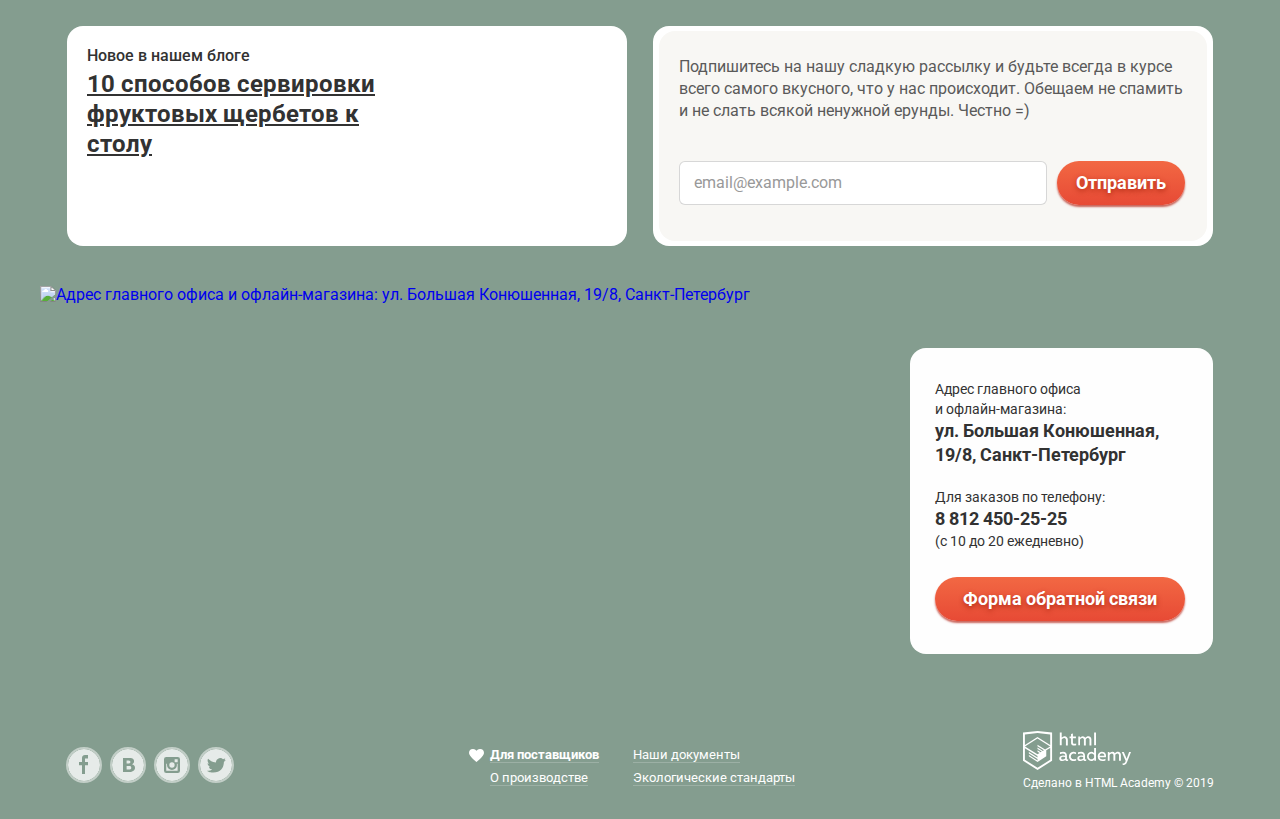
==== commit d1df3939: "Small bug fix" ====
--- a/index.html
+++ b/index.html
@@ -297,9 +297,9 @@
               всякой ненужной ерунды. Честно =)
             </p>
             <form class="subscribe__form" action="http://echo.htmlacademy.ru" method="post">
-              <p class="subscribe__input-field">
+              <p class="subscribe__input-wrapper">
                 <label class="visually-hidden" for="subscribe_field">Ваш E-mail</label>
-                <input type="email" name="subscribe_field" id="subscribe_field" placeholder="email@example.com">
+                <input class="subscribe__input user-input" type="email" name="subscribe_field" id="subscribe-field" placeholder="email@example.com">
               </p>
               <button class="button subscribe__button" type="submit">Отправить</button>
             </form>
@@ -307,9 +307,9 @@
         </section>
       </div>
 
-      <section class="contacts">
+      <section class="contacts" id="map">
         <h2 class="visually-hidden">Контакты</h2>
-        <a href="map.html">
+        <a class="contacts__map" href="map.html">
           <img src="img/location_map.jpg" width="1200" height="430"
             alt="Адрес главного офиса и офлайн-магазина: ул. Большая Конюшенная, 19/8, Санкт-Петербург" />
         </a>
@@ -437,6 +437,8 @@
       </div>
     
   <script src="js/script.js"></script>
+  <script src="https://api-maps.yandex.ru/2.1/?lang=ru-RU" type="text/javascript"></script>
+  <script src="js/map.js"></script>
 </body>
 
 </html>--- a/css/main.css
+++ b/css/main.css
@@ -23,6 +23,7 @@
     --placeholder: #999999;
     --subscribe-border: rgba(255, 255, 255, 0.5);
     --bg-link-hover: #FFBC9E;
+    --white-link-hover: #E84D37;
     --bg-link-active: #EDEDED;
     --bg-link-current: #D07058;
     --bg-list-hover: #FBDED7;
@@ -116,8 +117,8 @@
   background-image: url(../img/promo_slider_1.png);
   background-position: top center;
   background-repeat: no-repeat;
-  transition: background-color 0.9s ease-in-out;
-  transition: background-image 0.7s ease-in-out;
+  transition: background-color 0.9s ease;
+  transition: background-image 0.7s ease;
 }
 
 .catalog-page {
@@ -419,12 +420,12 @@
 .user-menu__basket--filled {
   position: relative;
   display: inline-block;
-  padding-top: 7px;
-  padding-bottom: 7px;
+  padding-top: 8px;
+  padding-bottom: 9px;
   padding-left: 43px;
   padding-right: 15px;
   font-size: 14px;
-  line-height: 16px;
+  line-height: 14px;
   font-weight: 500;
   vertical-align: middle;
   border-radius: 20px;
@@ -486,7 +487,7 @@
 
 .login-menu__login-form {
   position: absolute;
-  top: 50px;
+  top: 49px;
   left: -105px;
   z-index: 2;
   width: 277px;
@@ -550,6 +551,13 @@
 
 .login-form__link:last-child {
   margin-bottom: 0;
+}
+
+.login-form__link:hover,
+.login-form__link:focus {
+  outline: none;
+  color: var(--white-link-hover);
+  text-decoration-color: var(--white-link-hover);
 }
 
 .user-menu__basket-modal {
@@ -1481,7 +1489,7 @@
 
 .news__link:hover,
 .news__link:focus {
-  color: var(--bg-link-hover);
+  color: var(--white-link-hover);
 }
 
 /* Subscribe */
@@ -1527,11 +1535,11 @@
   padding: 0;
 }
 
-.subscribe__input-field {
-  margin: 0;
-}
-
-.subscribe input[type=email] {
+.subscribe__input-wrapper {
+  margin: 0;
+}
+
+.subscribe__input {
   box-sizing: border-box;
   width: 368px;
   height: 44px;
@@ -1558,6 +1566,7 @@
 .contacts {
   position: relative;
   width: 1200px;
+  min-height: 430px;
   margin: 0 auto;
   margin-top: 40px;
 }
@@ -1566,6 +1575,7 @@
   position: absolute;
   top: 62px;
   right: 27px;
+  z-index: 1;
   box-sizing: border-box;
   width: 303px;
   min-height: 306px;
@@ -1580,6 +1590,12 @@
   border-radius: 16px;
 }
 
+.widget-shadow {
+  -moz-box-shadow:0px 2px 14px 3px rgba(0,0,0,0.36);
+  -webkit-box-shadow:0px 2px 14px 3px rgba(0,0,0,0.36);
+  box-shadow:0px 2px 14px 3px rgba(0,0,0,0.36);
+}
+
 .contacts__adress {
   margin: 0;
   margin-bottom: 20px;
@@ -1707,10 +1723,16 @@
   border-radius: 70px;
 }
 
-.input-error {
+.input-error-animate {
   -webkit-animation-name: shakeY;
   animation-name: shakeY;
   animation-duration: 700ms;
+}
+
+.input-error-backlight {
+  -moz-box-shadow:1px 1px 9px 8px rgba(237,80,80,0.55);
+  -webkit-box-shadow:1px 1px 9px 8px rgba(237,80,80,0.55);
+  box-shadow:1px 1px 9px 8px rgba(237,80,80,0.55);
 }
 
 .popup {
@@ -1722,7 +1744,7 @@
 /* Footer */
 
 .catalog-page .site-footer__wrapper {
-  border-top: 1px solid var(--bgcolor-basic);
+  border-top: 1px solid var(--bg-basic);
 }
 
 .site-footer__wrapper {
@@ -1811,7 +1833,7 @@
   font-size: 13px;
   line-height: 18px;
   color: var(--basic-white);
-  border-bottom: 1px solid var(--bgcolor-basic);
+  border-bottom: 1px solid var(--bg-basic);
 }
 
 .site-footer__inform-link:hover,
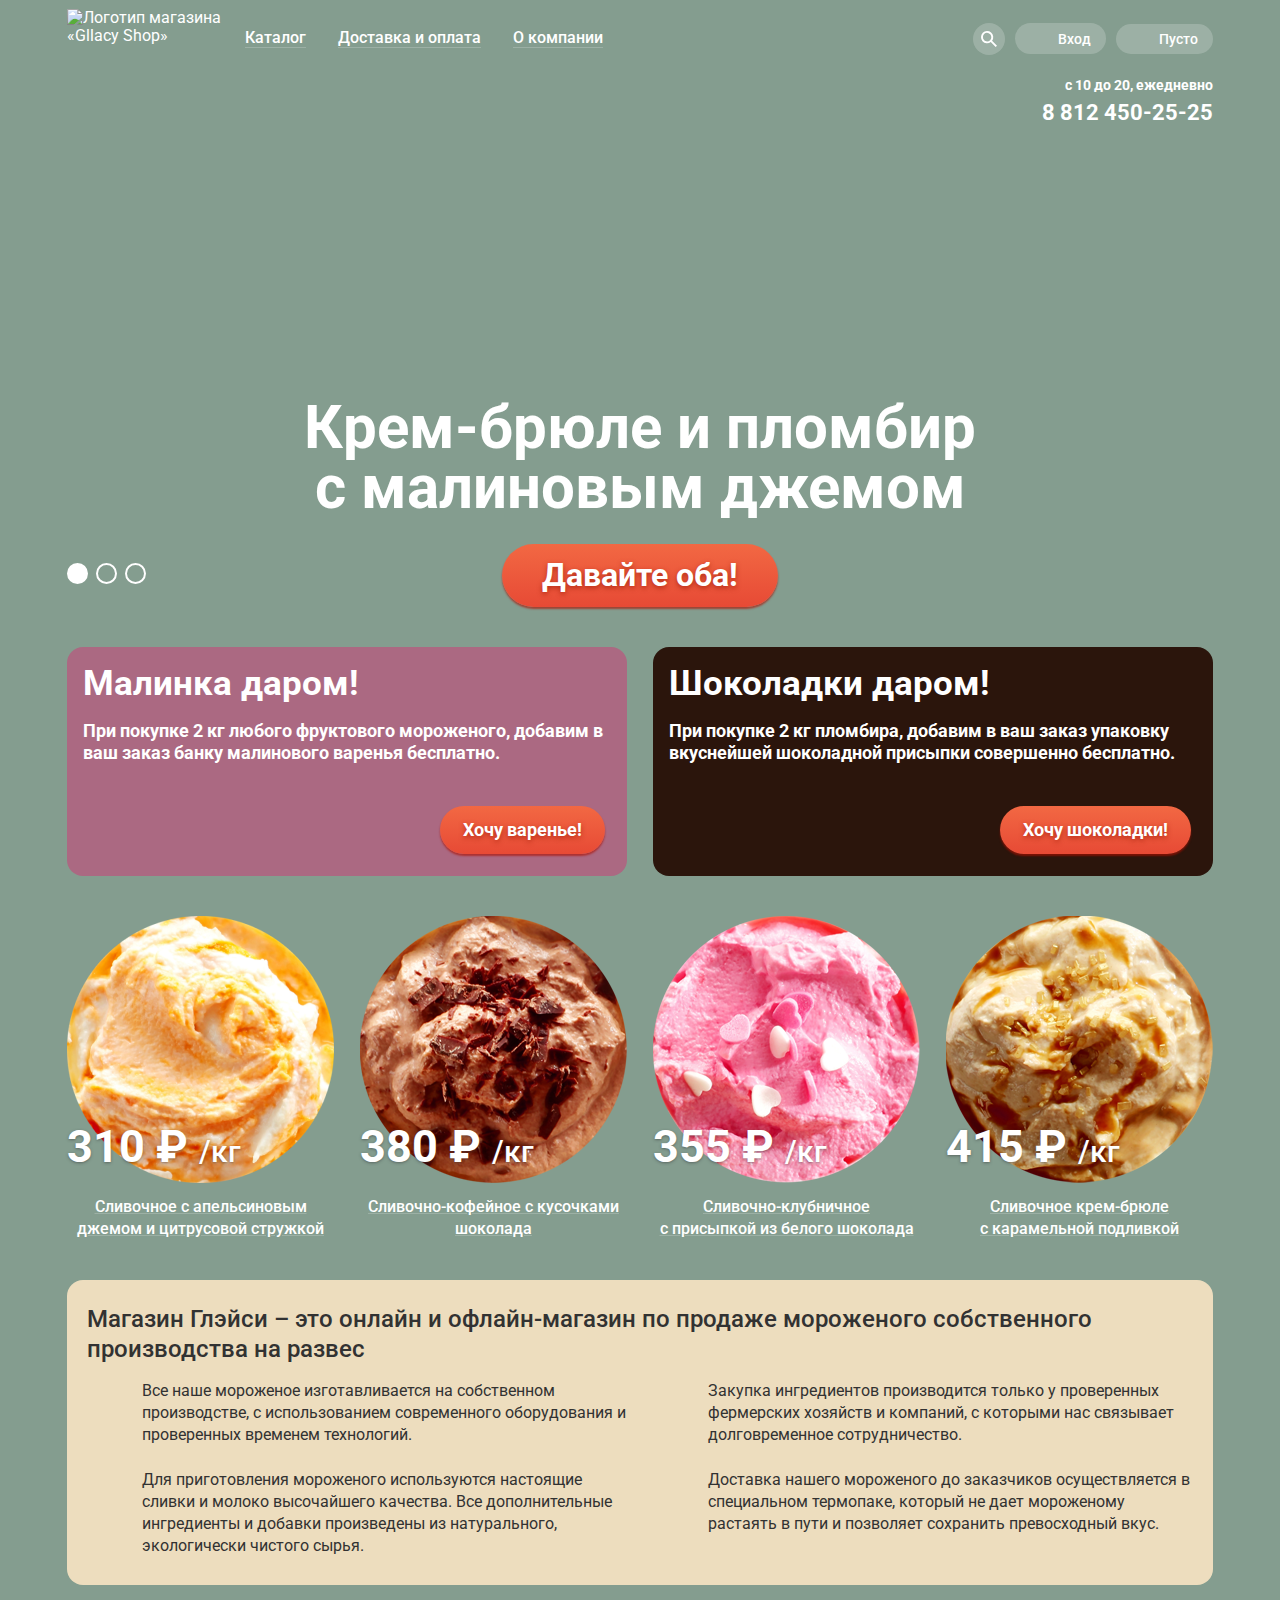
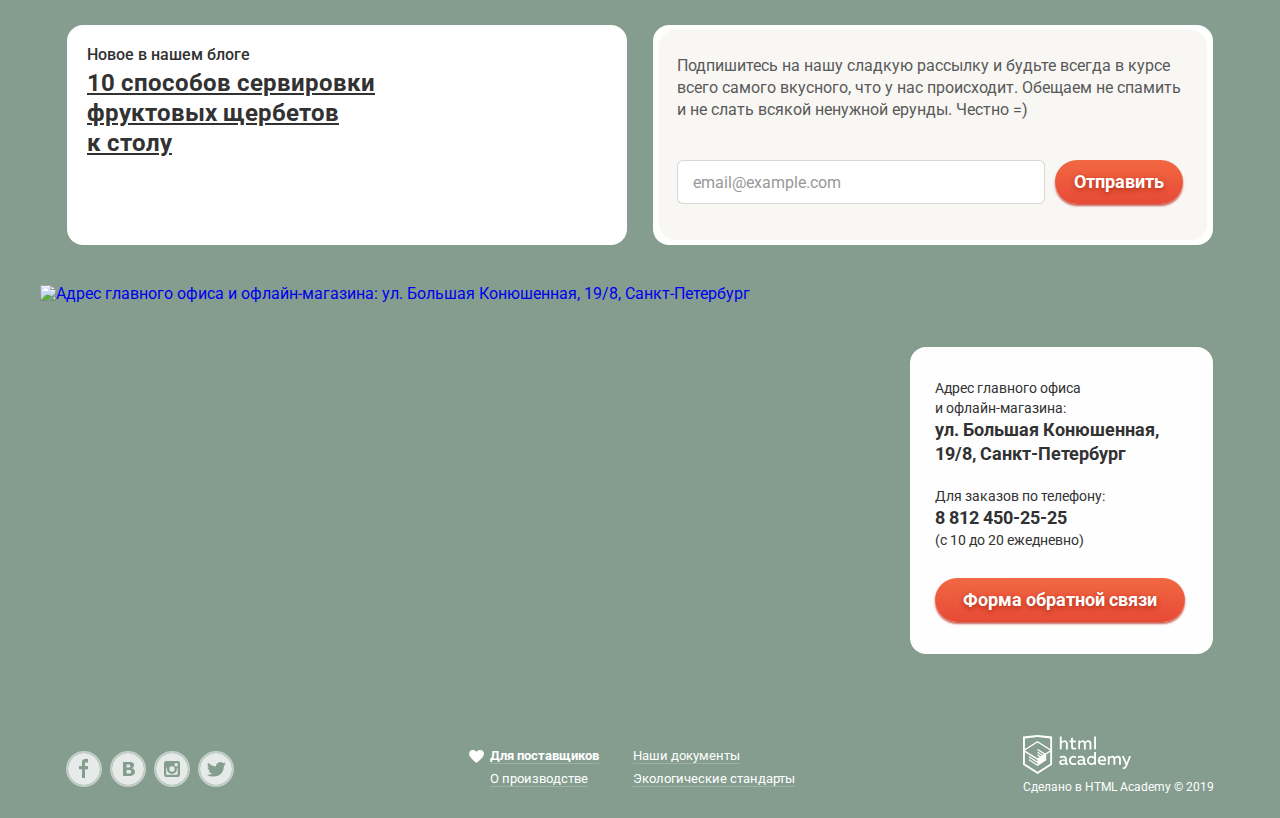
==== commit eaacd925: "PP fixes" ====
--- a/index.html
+++ b/index.html
@@ -3,7 +3,7 @@
 
 <head>
   <meta charset="utf-8" />
-  <title>Магазин мороженного «Gllacy Shop»</title>
+  <title>Магазин мороженого «Gllacy Shop»</title>
   <link href="https://fonts.googleapis.com/css2?family=Roboto:wght@400;500;700&display=swap" rel="stylesheet">
   <link rel="stylesheet" href="css/normalize.css">
   <link rel="stylesheet" href="css/main.css" />
@@ -25,7 +25,7 @@
                     <a class="dropdown-menu__link link dropdown-menu__link--new" href="dev.html">Новинки</a>
                   </li>
                   <li>
-                    <a class="dropdown-menu__link dropdown-menu__link--catalog" href="catalog.html">Сливочное</a>
+                    <a class="dropdown-menu__link" href="catalog.html">Сливочное</a>
                   </li>
                   <li>
                     <a class="dropdown-menu__link" href="dev.html">Щербеты</a>
@@ -105,7 +105,7 @@
 
     <main class="index-page__content">
       <div class="content-wrapper">
-        <h1 class="visually-hidden">Магазин мороженного «Gllacy Shop»</h1>
+        <h1 class="visually-hidden">Магазин мороженого «Gllacy Shop»</h1>
         <section class="promo-slider">
           <h2 class="visually-hidden">
             Акция - Возьмите два!
@@ -189,7 +189,7 @@
                 <img class="item-card__image" src="img/icecream_1.png" width="267" height="267"
                   alt="Сливочное с апельсиновым джемом и цитрусовой стружкой" />
                 <p class="item-card__price">
-                  310 &#x20bd;<span>/кг</span>
+                  310 &#x20bd; <span>/кг</span>
                 </p>
                 <a class="item-card__descr" href="#">
                   Сливочное с апельсиновым джемом и цитрусовой стружкой
@@ -206,7 +206,7 @@
                   </h3>
                   <img class="item-card__image" src="img/icecream_2.png" width="267" height="267" alt="Сливочно-кофейное с кусочками шоколада" />
                   <p class="item-card__price">
-                    380 &#x20bd;<span>/кг</span>
+                    380 &#x20bd; <span>/кг</span>
                   </p>
                   <a class="item-card__descr" href="#">
                     Сливочно-кофейное с кусочками шоколада
@@ -224,10 +224,10 @@
                   <img class="item-card__image" src="img/icecream_3.png" width="267" height="267"
                     alt="Сливочно-клубничное с присыпкой из белого шоколада" />
                   <p class="item-card__price">
-                    355 &#x20bd;<span>/кг</span>
+                    355 &#x20bd; <span>/кг</span>
                   </p>
                   <a class="item-card__descr" href="#">
-                    Сливочно-клубничное с присыпкой из белого шоколада
+                    Сливочно-клубничное<br>с присыпкой из белого шоколада
                   </a>
                   <a class="button item-card__button" href="#">
                     Быстрый просмотр
@@ -242,10 +242,10 @@
                   <img class="item-card__image" src="img/icecream_4.png" width="267" height="267"
                     alt="Сливочное крем-брюле с карамельной подливкой" />
                   <p class="item-card__price">
-                    415 &#x20bd;<span>/кг</span>
+                    415 &#x20bd; <span>/кг</span>
                   </p>
                   <a class="item-card__descr" href="#">
-                    Сливочное крем-брюле с карамельной подливкой
+                    Сливочное крем-брюле<br>с карамельной подливкой
                   </a>
                   <a class="button item-card__button" href="#">Быстрый просмотр
                   </a>
@@ -257,7 +257,7 @@
           <h2 class="visually-hidden">О нас</h2>
           <p class="about-us__title">
             Магазин Глэйси – это онлайн и офлайн-магазин по продаже мороженого
-            собственного проиводства на развес
+            собственного производства на развес
           </p>
           <ul class="about-us__feature-list">
             <li class="feature-list__item feature-list__item-modern">
@@ -276,7 +276,7 @@
               произведены из натурального, экологически чистого сырья.
             </li>
             <li class="feature-list__item feature-list__item-delivery">
-              Доставка нашего мороженного до заказчиков осуществляется в
+              Доставка нашего мороженого до заказчиков осуществляется в
               специальном термопаке, который не дает мороженому растаять в пути и
               позволяет сохранить превосходный вкус.
             </li>
@@ -285,7 +285,7 @@
   
         <article class="news-blog__news">
           <h2 class="news__title">Новое в нашем блоге</h2>
-          <a class="news__link" href="blog.html">10 способов сервировки<br> фруктовых щербетов к<br>столу</a>
+          <a class="news__link" href="blog.html">10 способов сервировки<br> фруктовых щербетов<br>к столу</a>
         </article>
   
         <section class="subscribe">
@@ -298,7 +298,7 @@
             </p>
             <form class="subscribe__form" action="http://echo.htmlacademy.ru" method="post">
               <p class="subscribe__input-wrapper">
-                <label class="visually-hidden" for="subscribe_field">Ваш E-mail</label>
+                <label class="visually-hidden" for="subscribe-field">Ваш E-mail</label>
                 <input class="subscribe__input user-input" type="email" name="subscribe_field" id="subscribe-field" placeholder="email@example.com">
               </p>
               <button class="button subscribe__button" type="submit">Отправить</button>
@@ -398,7 +398,7 @@
           </li>
         </ul>
         <div class="site-footer__copyright">
-          <a class="copyright__link--academy" href="https://htmlacademy.ru/intensive/htmlcss" target="_blank">
+          <a class="copyright__link-academy" href="https://htmlacademy.ru/intensive/htmlcss" target="_blank">
             <svg width="108" height="39" fill="none" xmlns="http://www.w3.org/2000/svg">
               <path class="copyright__logo-academy"
                 d="M44.582 28.426c.188-.012.373-.049.552-.11v1.41a3.193 3.193 0 01-1.18.222 1.58 1.58 0 01-.985-.223 1.72 1.72 0 01-.68-.785c-.89.757-2.001 1.16-3.142 1.14-1.513 0-2.912-.878-2.912-2.702 0-2.258 1.98-2.954 3.712-2.954.73.012 1.456.1 2.17.262v-.312c0-1.099-.762-1.875-2.19-1.875a7.03 7.03 0 00-2.997.685V21.37a9.612 9.612 0 013.188-.585c2.36 0 3.807 1.19 3.807 3.86v3.166c-.013.151.03.301.122.418a.534.534 0 00.535.197zm-6.434-1.21c.029.379.199.73.472.975.273.246.627.366.984.336h.105a3.298 3.298 0 002.408-1.008v-1.522a9.145 9.145 0 00-1.809-.222c-1.047 0-2.16.353-2.16 1.462v-.02zM50.502 20.765a4.83 4.83 0 012.57.675v1.805a3.886 3.886 0 00-2.303-.736 2.652 2.652 0 00-2 .683c-.554.5-.9 1.21-.96 1.979-.06.768.169 1.53.638 2.12.469.589 1.14.957 1.865 1.024.152.01.305.01.457 0 .85 0 1.686-.233 2.427-.675v1.814a5.975 5.975 0 01-2.76.605 3.979 3.979 0 01-1.63-.22 4.147 4.147 0 01-1.425-.865 4.424 4.424 0 01-1.002-1.378 4.65 4.65 0 01-.426-1.68v-.433c-.02-.601.074-1.2.273-1.762.2-.562.503-1.078.891-1.516a4.328 4.328 0 011.372-1.038 4.113 4.113 0 011.642-.402c.123-.01.248-.01.371 0zM62.666 28.426c.188-.012.373-.049.552-.11v1.41a3.194 3.194 0 01-1.18.222 1.58 1.58 0 01-.985-.223 1.721 1.721 0 01-.68-.785c-.89.757-2.001 1.16-3.142 1.14-1.513 0-2.912-.878-2.912-2.702 0-2.258 1.98-2.954 3.712-2.954.73.012 1.456.1 2.17.262v-.312c0-1.099-.761-1.875-2.19-1.875a7.03 7.03 0 00-2.997.685V21.37a9.612 9.612 0 013.188-.585c2.36 0 3.807 1.19 3.807 3.86v3.166c-.013.151.03.301.121.418a.535.535 0 00.536.197zm-6.434-1.21c.03.379.199.73.472.975.273.246.627.366.984.336h.105a3.298 3.298 0 002.408-1.008v-1.522a9.143 9.143 0 00-1.809-.222c-1.056 0-2.16.353-2.16 1.462v-.02zM72.974 16.965v12.862h-1.675v-1.401a3.94 3.94 0 01-1.408 1.224 3.701 3.701 0 01-1.78.409 4.302 4.302 0 01-2.922-1.464 4.81 4.81 0 01-1.187-3.183 4.81 4.81 0 011.188-3.183 4.302 4.302 0 012.92-1.464 3.624 3.624 0 011.65.346c.52.244.98.608 1.349 1.065v-5.211h1.903-.038zm-4.53 5.524c-.733 0-1.435.308-1.952.856a3.013 3.013 0 00-.809 2.067c0 .775.291 1.519.809 2.067.517.548 1.22.856 1.951.856a2.742 2.742 0 001.595-.5c.472-.33.842-.801 1.061-1.355v-2.147a3.037 3.037 0 00-1.069-1.34 2.787 2.787 0 00-1.587-.504zM78.999 20.765c3.312 0 4.454 2.833 3.921 5.383h-6.272c.21 1.582 1.666 2.238 3.188 2.238.912 0 1.813-.213 2.637-.625v1.693a6.802 6.802 0 01-2.989.605c-2.55 0-4.759-1.542-4.759-4.647a4.596 4.596 0 011.074-3.19 4.1 4.1 0 012.886-1.457h.314zm.086 1.633a2.157 2.157 0 00-.883.111 2.244 2.244 0 00-.775.46 2.393 2.393 0 00-.549.74c-.135.283-.217.59-.24.907v.06h4.617a2.193 2.193 0 00-.072-.807 2.12 2.12 0 00-.358-.716 1.991 1.991 0 00-.59-.517 1.882 1.882 0 00-.732-.238c-.139-.02-.28-.02-.418 0zM84.805 21.007h1.646v1.099a3.83 3.83 0 011.258-.979 3.63 3.63 0 011.522-.362 2.721 2.721 0 011.482.327c.457.249.843.623 1.116 1.084a4.16 4.16 0 011.322-1.016c.5-.242 1.04-.376 1.59-.395.436-.015.869.069 1.271.244.403.176.766.44 1.064.776.299.336.527.735.67 1.17.142.436.195.899.156 1.358v5.514h-1.904v-5.453a1.753 1.753 0 00-.349-1.233 1.567 1.567 0 00-1.07-.612h-.228a2.74 2.74 0 00-1.131.363c-.35.203-.654.481-.896.817v6.118H90.42v-5.453a1.753 1.753 0 00-.348-1.233 1.567 1.567 0 00-1.07-.612h-.228c-.44.038-.868.18-1.25.415-.382.236-.71.559-.958.946v5.947h-1.761v-8.83zM106.096 21.007H108l-3.902 10.01c-.952 2.298-2.085 3.024-3.351 3.024a5.04 5.04 0 01-1.094-.152v-1.633c.274.089.56.133.847.131.952 0 1.58-.675 2.065-2.016l.172-.443-3.96-8.89h2.027l2.856 6.652 2.436-6.683zM38.7 1.522v5.04c.351-.38.77-.682 1.233-.89a3.626 3.626 0 011.46-.32c.426-.027.853.035 1.256.182a3.21 3.21 0 011.094.677c.319.3.579.663.765 1.07a3.6 3.6 0 01.322 1.67v5.454h-1.904V9.203c.03-.253.013-.51-.052-.756a1.96 1.96 0 00-.325-.676c-.15-.2-.336-.367-.548-.49a1.737 1.737 0 00-.684-.225 1.448 1.448 0 00-.295 0c-.47.03-.927.179-1.33.435a3.021 3.021 0 00-.992 1.037v5.846h-1.904V1.522H38.7zM49.903 2.42v3.144h3.017v1.724h-3.017v4.032c0 1.16.504 1.542 1.58 1.542.577 0 1.15-.12 1.684-.353v1.694a6.326 6.326 0 01-2.236.383c-.334.045-.672.02-.996-.074a2.499 2.499 0 01-.893-.472 2.663 2.663 0 01-.653-.8 2.81 2.81 0 01-.314-1.003 2.703 2.703 0 010-.554V7.268h-1.523V5.544h1.495V2.883l1.856-.464zM55.3 14.384v-8.82h1.646v1.099c.35-.415.779-.748 1.257-.978a3.63 3.63 0 011.522-.363 2.722 2.722 0 011.483.328c.457.248.842.622 1.115 1.084a4.16 4.16 0 011.323-1.016c.5-.243 1.04-.377 1.59-.396.435-.014.868.069 1.27.245.403.176.766.44 1.065.776.298.335.526.734.669 1.17.142.435.195.898.156 1.358v5.513h-1.904V8.931a1.779 1.779 0 00-.05-.662 1.722 1.722 0 00-.287-.59 1.615 1.615 0 00-.481-.427 1.526 1.526 0 00-.6-.196h-.228c-.4.04-.786.168-1.136.376-.349.209-.653.493-.892.834v6.118h-1.903V8.931a1.777 1.777 0 00-.054-.67 1.718 1.718 0 00-.297-.596 1.611 1.611 0 00-.494-.424 1.523 1.523 0 00-.611-.185h-.229c-.44.038-.868.18-1.25.415-.382.236-.71.559-.958.946v5.957h-1.723v.01zM72.974 1.512h-1.856v12.862h1.856V1.512zM14.696 0h-.153L0 1.613v28.224L14.543 39l14.544-9.163V1.613L14.696 0zm12.487 28.678l-12.64 7.963-12.64-7.963V17.136l12.583 7.933v1.442l-8.632-5.444v1.392l8.67 5.513v1.472l-8.66-5.463v1.39l8.67 5.515 8.747-5.545v-5.987l3.902-2.47v11.794zm0-13.266L23.71 17.57l-1.599 1.008-7.614-4.798v1.39l6.51 4.103h-.067l-.142.09-.952.576-5.368-3.387v1.39l4.235 2.672-1 .706-3.197-2.017v1.392l2.103 1.31-2.141 1.36L1.96 15.484 14.496 7.5l12.687 7.912zm0-1.4L14.477 6.047 1.904 14.001V3.417l12.649-1.401 12.64 1.401v10.594h-.01z"
@@ -437,7 +437,7 @@
       </div>
     
   <script src="js/script.js"></script>
-  <script src="https://api-maps.yandex.ru/2.1/?lang=ru-RU" type="text/javascript"></script>
+  <script src="https://api-maps.yandex.ru/2.1/?lang=ru-RU"></script>
   <script src="js/map.js"></script>
 </body>
 
--- a/css/main.css
+++ b/css/main.css
@@ -1,42 +1,53 @@
 /* Variables */
 
 :root {
-    --basic-white: #ffffff;
-    --basic-dark: #323232;
-    --color-post: #5a5a5a;
-    --filters-button: #696969;
-    --social-active: rgba(255, 255, 255, 0.7);
-    --bg-basic: rgba(255, 255, 255, 0.2);
-    --bg-waffle: #EDDDBE;
-    --btn-slider-hover: rgba(255, 255, 255, 0.4);
-    --bg-toggle: #ABABAB;
-    --bg-radio: rgba(255, 255, 255, 0.8);
-    --dropdown-shadow: rgba(0, 0, 0, 0.4);
-    --dropdown-border: rgba(50, 50, 50, 0.2);
-    --login-link-underline: rgba(50, 50, 50, 0.3);
-    --popup-shadow: rgba(0, 0, 0, 0.4);
-    --overlay: rgba(0, 0, 0, 0.3);
-    --input-border: #D3D3D2;
-    --input-border-hover: rgba(178, 178, 178, 0.52);
-    --input-border-focus: rgba(46, 136, 228, 0.52);
-    --table-border: #CACAC7;
-    --placeholder: #999999;
-    --subscribe-border: rgba(255, 255, 255, 0.5);
-    --bg-link-hover: #FFBC9E;
-    --white-link-hover: #E84D37;
-    --bg-link-active: #EDEDED;
-    --bg-link-current: #D07058;
-    --bg-list-hover: #FBDED7;
-    --bg-list-active: #F6B5A5;
-    --bg-scale: rgba(248, 247, 244, 0.5);
-    --bg-slide1: #849D8F;
-    --bg-slide2: #8996A6;
-    --bg-slide3: #9D8B84;
-    --bg-popup: #F8F7F4;
-    --bg-contacts: #FEFEFE;
-    --btn-gradient: linear-gradient(180deg, #F26843 0%, #E74A35 100%);
-    --btn-gradient-hover: linear-gradient(0deg, rgba(255, 255, 255, 0.2), rgba(255, 255, 255, 0.2)), linear-gradient(180deg, #F26843 0%, #E74A35 100%);
-    --btn-gradient-active: linear-gradient(0deg, rgba(0, 0, 0, 0.07), rgba(0, 0, 0, 0.07)), linear-gradient(180deg, #F26843 0%, #E74A35 100%);
+  --basic-white: #ffffff;
+  --basic-dark: #323232;
+  --color-post: #5a5a5a;
+  --filters-button: #696969;
+  --social-active: rgba(255, 255, 255, 0.7);
+  --bg-basic: rgba(255, 255, 255, 0.2);
+  --bg-waffle: #edddbe;
+  --btn-slider-hover: rgba(255, 255, 255, 0.4);
+  --bg-toggle: #ababab;
+  --bg-radio: rgba(255, 255, 255, 0.8);
+  --dropdown-shadow: rgba(0, 0, 0, 0.4);
+  --dropdown-border: rgba(50, 50, 50, 0.2);
+  --login-link-underline: rgba(50, 50, 50, 0.3);
+  --popup-shadow: rgba(0, 0, 0, 0.4);
+  --overlay: rgba(0, 0, 0, 0.3);
+  --input-border: #d3d3d2;
+  --input-border-hover: rgba(178, 178, 178, 0.52);
+  --input-border-focus: rgba(46, 136, 228, 0.52);
+  --table-border: #cacac7;
+  --placeholder: #999999;
+  --subscribe-border: rgba(255, 255, 255, 0.5);
+  --bg-link-hover: #ffbc9e;
+  --white-link-hover: #e84d37;
+  --bg-link-active: #ededed;
+  --bg-link-current: #d07058;
+  --bg-list-hover: #fbded7;
+  --bg-list-active: #f6b5a5;
+  --bg-list-current: #d07058;
+  --bg-scale: rgba(248, 247, 244, 0.5);
+  --bg-slide1: #849d8f;
+  --bg-slide2: #8996a6;
+  --bg-slide3: #9d8b84;
+  --bg-popup: #f8f7f4;
+  --bg-contacts: #fefefe;
+  --btn-gradient: linear-gradient(180deg, #f26843 0%, #e74a35 100%);
+  --btn-gradient-hover: linear-gradient(
+      0deg,
+      rgba(255, 255, 255, 0.2),
+      rgba(255, 255, 255, 0.2)
+    ),
+    linear-gradient(180deg, #f26843 0%, #e74a35 100%);
+  --btn-gradient-active: linear-gradient(
+      0deg,
+      rgba(0, 0, 0, 0.07),
+      rgba(0, 0, 0, 0.07)
+    ),
+    linear-gradient(180deg, #f26843 0%, #e74a35 100%);
 }
 
 /* Global */
@@ -58,10 +69,10 @@
 }
 
 body {
-    min-width: 1200px;
-    padding: 0;
-    font-family: 'Roboto', 'Arial', sans-serif;
-    color: var(--basic-white);
+  min-width: 1200px;
+  padding: 0;
+  font-family: "Roboto", "Arial", sans-serif;
+  color: var(--basic-white);
 }
 
 img {
@@ -107,10 +118,14 @@
 
 .index-page {
   display: grid;
-  grid-template-rows: 
-      min-content 
-      1fr 
-      min-content;
+  grid-template-rows:
+    -webkit-min-content
+    1fr
+    -webkit-min-content;
+  grid-template-rows:
+    min-content
+    1fr
+    min-content;
   align-content: start;
   min-height: 100%;
   background-color: var(--bg-slide1);
@@ -123,10 +138,14 @@
 
 .catalog-page {
   display: grid;
-  grid-template-rows: 
-      min-content 
-      1fr 
-      min-content;
+  grid-template-rows:
+    -webkit-min-content
+    1fr
+    -webkit-min-content;
+  grid-template-rows:
+    min-content
+    1fr
+    min-content;
   align-content: start;
   min-height: 100%;
   background-color: var(--bg-slide1);
@@ -200,8 +219,9 @@
 .main-menu__link[href]:focus {
   outline: none;
   margin: 0;
-  padding-top: 8px;
-  padding-bottom: 8px;
+  margin-top: 3px;
+  padding-top: 6px;
+  padding-bottom: 7px;
   padding-left: 13px;
   padding-right: 13px;
   color: var(--basic-dark);
@@ -212,8 +232,9 @@
 .main-menu__link--current {
   outline: none;
   margin: 0;
-  padding-top: 9px;
-  padding-bottom: 11px;
+  margin-top: 3px;
+  padding-top: 6px;
+  padding-bottom: 7px;
   padding-left: 13px;
   padding-right: 13px;
   color: var(--basic-white);
@@ -221,6 +242,10 @@
   border-radius: 26px;
 }
 
+.main-menu__link--current:hover {
+  cursor: default;
+}
+
 .main-menu__link[href]:active {
   background-color: var(--bg-link-active);
   box-shadow: inset 0px 2px 1px #696969;
@@ -229,7 +254,7 @@
 .main-menu__dropdown-menu {
   position: absolute;
   box-sizing: border-box;
-  top: 52px;
+  top: 53px;
   left: 157px;
   z-index: 1;
   width: 143px;
@@ -248,7 +273,7 @@
   transform: scaleY(1);
   visibility: visible;
   opacity: 1;
-  transition: opacity .3s ease-in-out;
+  transition: opacity 0.3s ease-in-out;
 }
 
 .dropdown-menu__link {
@@ -282,12 +307,14 @@
   width: 128px;
   height: 1px;
   margin-left: 6px;
+  vertical-align: middle;
   border-bottom: 1px solid var(--dropdown-border);
 }
 
 .dropdown-menu__link:hover,
 .dropdown-menu__link:focus {
   outline: none;
+  color: var(--basic-dark);
   background-color: var(--bg-list-hover);
   cursor: pointer;
 }
@@ -297,7 +324,8 @@
 }
 
 .dropdown-menu__link--current {
-  background-color: var(--bg-list-active);
+  background-color: var(--bg-list-current);
+  color: var(--basic-white);
 }
 
 .user-menu__search-form {
@@ -318,7 +346,6 @@
 
 .user-input {
   display: block;
-  box-sizing: content-box;
   padding: 0;
   padding-left: 15px;
   font-size: 16px;
@@ -342,6 +369,17 @@
   border: 2px solid var(--input-border-focus);
 }
 
+@-moz-document url-prefix() {
+  .user-input::placeholder {
+    color: var(--placeholder);
+    font-weight: normal;
+  }
+
+  .user-input:focus::placeholder {
+    opacity: 0;
+  }
+}
+
 .user-input::-webkit-input-placeholder {
   color: var(--placeholder);
   font-weight: normal;
@@ -349,11 +387,13 @@
 
 .user-input:focus::-webkit-input-placeholder {
   opacity: 0;
-  text-indent: 300px;  
-  transition: text-indent 2s ease;
-  transition-property: all;
+  text-indent: 300px;
+  -webkit-transition: text-indent 2s ease;
+          transition: text-indent 2s ease;
+  -webkit-transition-property: all;
+          transition-property: all;
   transition-duration: 400ms;
-  transition-timing-function: cubic-bezier(.82,.08,.73,.15);
+  transition-timing-function: cubic-bezier(0.82, 0.08, 0.73, 0.15);
 }
 
 .search-form__search-link {
@@ -391,13 +431,13 @@
   transform: scaleY(0);
   visibility: hidden;
   opacity: 0;
-} 
+}
 
 .search-form__item:hover > .search-form__search-field {
   transform: scaleY(1);
   visibility: visible;
   opacity: 1;
-  transition: opacity .3s ease-in-out;
+  transition: opacity 0.3s ease-in-out;
 }
 
 .search-field__input {
@@ -420,8 +460,8 @@
 .user-menu__basket--filled {
   position: relative;
   display: inline-block;
-  padding-top: 8px;
-  padding-bottom: 9px;
+  padding-top: 7px;
+  padding-bottom: 8px;
   padding-left: 43px;
   padding-right: 15px;
   font-size: 14px;
@@ -437,7 +477,12 @@
   background-color: var(--bg-basic);
 }
 
+.user-menu__basket--empty {
+  padding-top: 8px;
+}
+
 .user-menu__basket--filled {
+  padding-top: 8px;
   color: var(--basic-dark);
   background-color: var(--basic-white);
 }
@@ -452,7 +497,7 @@
 .user-menu__basket--empty::before,
 .user-menu__basket--filled::before {
   position: absolute;
-  content: '';
+  content: "";
   top: 6px;
   left: 15px;
   width: 29px;
@@ -487,7 +532,7 @@
 
 .login-menu__login-form {
   position: absolute;
-  top: 49px;
+  top: 48px;
   left: -105px;
   z-index: 2;
   width: 277px;
@@ -503,7 +548,7 @@
   transform: scaleY(1);
   visibility: visible;
   opacity: 1;
-  transition: opacity .3s ease-in-out;
+  transition: opacity 0.3s ease-in-out;
 }
 
 .login-menu__login-form p {
@@ -546,6 +591,7 @@
   line-height: 15px;
   color: var(--basic-dark);
   text-decoration: underline;
+  -webkit-text-decoration-color: var(--login-link-underline);
   text-decoration-color: var(--login-link-underline);
 }
 
@@ -557,6 +603,7 @@
 .login-form__link:focus {
   outline: none;
   color: var(--white-link-hover);
+  -webkit-text-decoration-color: var(--white-link-hover);
   text-decoration-color: var(--white-link-hover);
 }
 
@@ -583,7 +630,7 @@
   transform: scaleY(1);
   visibility: visible;
   opacity: 1;
-  transition: opacity .3s ease-in-out;
+  transition: opacity 0.3s ease-in-out;
 }
 
 .user-menu__basket-modal table {
@@ -591,7 +638,7 @@
   padding: 0;
   padding-left: 3px;
   text-align: left;
-  border-bottom: 1px solid var(--table-border); 
+  border-bottom: 1px solid var(--table-border);
 }
 
 .user-menu__basket-modal td {
@@ -711,7 +758,7 @@
 .site-breakrumbs__list {
   position: absolute;
   display: flex;
-  top: 80px;
+  top: 78px;
   left: 0;
   padding: 0;
   list-style: none;
@@ -720,9 +767,10 @@
 .site-breakrumbs__link {
   position: relative;
   display: inline-block;
+  margin-right: 22px;
   font-size: 14px;
   line-height: 16px;
-  margin-right: 22px;
+  vertical-align: middle;
   color: var(--basic-white);
 }
 
@@ -737,10 +785,10 @@
 }
 
 .site-breakrumbs__link[href]::after {
-  content: '»';
-  position: absolute;
-  top: 0;
-  right: -12px;
+  content: "»";
+  position: absolute;
+  top: -1px;
+  right: -15px;
 }
 
 /* Main  */
@@ -748,7 +796,9 @@
 .index-page__content .content-wrapper {
   display: grid;
   grid-template-columns: repeat(2, 560px);
+  grid-template-rows: repeat(5, -webkit-min-content);
   grid-template-rows: repeat(5, min-content);
+  -moz-column-gap: 26px;
   column-gap: 26px;
   row-gap: 40px;
 }
@@ -779,9 +829,9 @@
   margin-right: auto;
   font-size: 60px;
   line-height: 60px;
-}  
-
-.slider-item__link { 
+}
+
+.slider-item__link {
   padding-top: 9px;
   padding-bottom: 10px;
   padding-right: 40px;
@@ -795,7 +845,8 @@
 .current-slide {
   -webkit-animation-name: fadeInDown;
   animation-name: fadeInDown;
-  animation-duration: 700ms
+  -webkit-animation-duration: 700ms;
+  animation-duration: 700ms;
 }
 
 .promo-slider__buttons-list {
@@ -822,7 +873,7 @@
   box-sizing: border-box;
   width: 21px;
   height: 21px;
-  font-size: 0;
+  vertical-align: middle;
   background-color: transparent;
   border: 2px solid var(--basic-white);
   border-radius: 50%;
@@ -881,14 +932,14 @@
 }
 
 .stock-list__item--raspberry {
-  background-color: #AB6982;
+  background-color: #ab6982;
   background-image: url(../img/stock_raspberry.jpg);
   background-size: cover;
   background-repeat: no-repeat;
   background-position: 0 0;
 }
 .stock-list__item--chocolate {
-  background-color: #2B150C;
+  background-color: #2b150c;
   background-image: url(../img/stock_chocolate.jpg);
   background-size: cover;
   background-repeat: no-repeat;
@@ -941,7 +992,7 @@
 }
 
 .sort__title {
-  margin-bottom: 7px;
+  margin-bottom: 6px;
   padding-left: 16px;
 }
 
@@ -950,13 +1001,14 @@
   box-sizing: border-box;
   width: 196px;
   min-height: 36px;
-  padding-top: 10px;
-  padding-bottom: 10px;
+  padding-top: 8px;
+  padding-bottom: 12px;
   padding-left: 16px;
   padding-right: 16px;
   font-size: 16px;
   line-height: 18px;
   font-weight: 500;
+  vertical-align: top;
   color: var(--basic-white);
   background-color: var(--bg-basic);
   background-image: url(../img/sort_arrow.svg);
@@ -998,7 +1050,7 @@
 
 .price__title {
   margin-bottom: 7px;
-  padding-left: 16px;
+  padding-left: 17px;
 }
 
 .price__slider {
@@ -1006,6 +1058,7 @@
   box-sizing: border-box;
   width: 218px;
   min-height: 36px;
+  vertical-align: middle;
   background-color: var(--bg-basic);
   border-radius: 20px;
 }
@@ -1014,11 +1067,12 @@
   position: relative;
   display: inline-block;
   box-sizing: border-box;
-  margin-top: 17px;
-  margin-left: 21px;
+  margin-top: 11px;
+  margin-left: 22px;
   padding: 0;
   width: 176px;
   height: 2px;
+  vertical-align: middle;
   background-color: var(--bg-scale);
 }
 
@@ -1063,7 +1117,7 @@
   box-sizing: border-box;
   width: 425px;
   min-height: 36px;
-  padding-right: 14px;
+  padding-right: 16px;
   padding-left: 14px;
   background-color: var(--bg-basic);
   border-radius: 20px;
@@ -1080,18 +1134,19 @@
 }
 
 .fatness__input + .fatness__label::before {
-  content: '';
+  content: "";
   position: absolute;
   top: -1px;
   left: 0;
   display: inline-block;
   width: 22px;
   height: 22px;
+  vertical-align: middle;
   background-image: url(../img/radio.svg);
   background-size: 22px 22px;
   background-repeat: no-repeat;
   background-position: 0 0;
-  opacity: .8;
+  opacity: 0.8;
 }
 
 .fatness__input:hover + .fatness__label::before,
@@ -1104,7 +1159,7 @@
 }
 
 .fatness__input:disabled + .fatness__label::before {
-  opacity: .4;
+  opacity: 0.4;
 }
 
 .filters__fillers {
@@ -1124,7 +1179,7 @@
   width: 711px;
   min-height: 36px;
   padding-left: 16px;
-  padding-right: 16px;
+  padding-right: 19px;
   background-color: var(--bg-basic);
   border-radius: 20px;
 }
@@ -1135,23 +1190,24 @@
 
 .fillers__label {
   position: relative;
-  padding-left: 32px;
+  padding-left: 31px;
   cursor: pointer;
 }
 
 .fillers__input + .fillers__label::before {
-  content: '';
+  content: "";
   position: absolute;
   top: 2px;
   left: 0;
   display: inline-block;
   width: 24px;
   height: 20px;
+  vertical-align: middle;
   background-image: url(../img/checkbox.svg);
   background-size: 20px 20px;
   background-repeat: no-repeat;
   background-position: 0 0;
-  opacity: .8;
+  opacity: 0.8;
 }
 
 .fillers__input:hover + .fillers__label::before,
@@ -1165,7 +1221,7 @@
 }
 
 .fillers__input:disabled + .fillers__label::before {
-  opacity: .4;
+  opacity: 0.4;
 }
 
 .filters__button {
@@ -1214,6 +1270,7 @@
 .catalog__item-list {
   display: grid;
   grid-template-columns: repeat(4, 1fr);
+  -moz-column-gap: 26px;
   column-gap: 26px;
   row-gap: 37px;
   margin: 0;
@@ -1233,7 +1290,7 @@
 }
 
 .item-card:hover::after {
-  content: '';
+  content: "";
   position: absolute;
   top: -6px;
   left: -13px;
@@ -1266,11 +1323,13 @@
 
 .item-card__price {
   position: absolute;
-  top: 210px;
+  top: 208px;
   left: 0px;
   z-index: 5;
+  display: inline-block;
   margin: 0;
   padding: 0;
+  vertical-align: middle;
   font-size: 45px;
   line-height: 45px;
   font-weight: bold;
@@ -1281,6 +1340,7 @@
 .item-card__price span {
   font-size: 30px;
   line-height: 35px;
+  font-weight: 500;
 }
 
 .item-card__descr {
@@ -1291,6 +1351,7 @@
   color: var(--basic-white);
   text-align: center;
   text-decoration: underline;
+  -webkit-text-decoration-color: var(--bg-basic);
   text-decoration-color: var(--bg-basic);
 }
 
@@ -1318,22 +1379,29 @@
 
 /* Pagination */
 
+.pagination {
+  display: flex;
+  justify-content: flex-end;
+  margin-top: 75px;
+  margin-bottom: 29px;
+  padding: 0;
+}
+
 .pagination-list {
   display: flex;
-  justify-content: flex-end;
-  margin: 0;
-  margin-top: 75px;
-  margin-bottom: 25px;
+  justify-content: space-between;
+  margin: 0;
+  margin-right: -8px;
   padding: 0;
   list-style: none;
 }
 
 .pagination-list__item {
-  margin-right: 4px;
-}
-
-.pagination-list__item:last-child {
-  margin-right: 0;
+  margin-left: 5px;
+}
+
+.pagination-list__item:first-child {
+  margin-left: 0;
 }
 
 .pagination-list__link {
@@ -1346,6 +1414,7 @@
   font-size: 16px;
   line-height: 18px;
   font-weight: 500;
+  vertical-align: middle;
   color: var(--basic-white);
   background-color: transparent;
   background-repeat: no-repeat;
@@ -1366,7 +1435,7 @@
 }
 
 .link--disabled {
-  opacity: .2;
+  opacity: 0.2;
 }
 
 .link--current {
@@ -1397,6 +1466,7 @@
   font-size: 16px;
   line-height: 22px;
   font-weight: normal;
+  vertical-align: middle;
   color: var(--basic-dark);
   background-color: var(--bg-waffle);
   background-image: url(../img/waffle_pattern.jpg);
@@ -1406,7 +1476,7 @@
 
 .about-us__title {
   margin: 0;
-  margin-bottom: 17px;
+  margin-bottom: 16px;
   font-size: 24px;
   line-height: 30px;
   font-weight: 500;
@@ -1415,8 +1485,10 @@
 .about-us__feature-list {
   display: grid;
   grid-template-columns: repeat(2, 1fr);
+  grid-template-rows: repeat(2, -webkit-min-content);
   grid-template-rows: repeat(2, min-content);
   justify-items: start;
+  -moz-column-gap: 27px;
   column-gap: 27px;
   row-gap: 23px;
   margin: 0;
@@ -1431,7 +1503,7 @@
 }
 
 .feature-list__item::before {
-  content: '';
+  content: "";
   position: absolute;
   left: 0;
   top: -9px;
@@ -1463,6 +1535,7 @@
   padding-bottom: 23px;
   padding-right: 20px;
   padding-left: 20px;
+  vertical-align: middle;
   background-color: var(--basic-white);
   background-image: url(../img/bg_news_blog.jpg);
   background-repeat: no-repeat;
@@ -1490,12 +1563,13 @@
 .news__link:hover,
 .news__link:focus {
   color: var(--white-link-hover);
+  outline: none;
 }
 
 /* Subscribe */
 
 .subscribe {
-  display: inline-block;
+  display: block;
   box-sizing: border-box;
   width: 560px;
   min-height: 220px;
@@ -1516,7 +1590,7 @@
   padding-top: 25px;
   padding-bottom: 20px;
   padding-right: 20px;
-  padding-left: 20px;
+  padding-left: 18px;
   background-color: var(--bg-popup);
   border-radius: 16px;
 }
@@ -1543,7 +1617,7 @@
   box-sizing: border-box;
   width: 368px;
   height: 44px;
-  padding: 14px;
+  line-height: 42px;
   background: var(--basic-white);
   border: 1px solid rgba(178, 178, 178, 0.52);
   border-radius: 6px;
@@ -1591,9 +1665,7 @@
 }
 
 .widget-shadow {
-  -moz-box-shadow:0px 2px 14px 3px rgba(0,0,0,0.36);
-  -webkit-box-shadow:0px 2px 14px 3px rgba(0,0,0,0.36);
-  box-shadow:0px 2px 14px 3px rgba(0,0,0,0.36);
+  box-shadow: 0px 2px 14px 3px rgba(0, 0, 0, 0.36);
 }
 
 .contacts__adress {
@@ -1609,7 +1681,7 @@
 
 .contacts__phone {
   margin: 0;
-  margin-bottom: 26px;
+  margin-bottom: 28px;
 }
 
 .contacts__phone a {
@@ -1726,18 +1798,18 @@
 .input-error-animate {
   -webkit-animation-name: shakeY;
   animation-name: shakeY;
+  -webkit-animation-duration: 700ms;
   animation-duration: 700ms;
 }
 
 .input-error-backlight {
-  -moz-box-shadow:1px 1px 9px 8px rgba(237,80,80,0.55);
-  -webkit-box-shadow:1px 1px 9px 8px rgba(237,80,80,0.55);
-  box-shadow:1px 1px 9px 8px rgba(237,80,80,0.55);
+  box-shadow: 1px 1px 9px 8px rgba(237, 80, 80, 0.55);
 }
 
 .popup {
   -webkit-animation-name: backInUp;
   animation-name: backInUp;
+  -webkit-animation-duration: 700ms;
   animation-duration: 700ms;
 }
 
@@ -1772,17 +1844,17 @@
   margin-right: 0;
 }
 
-
 .social-list__item-link {
   display: inline-block;
   width: 32px;
   height: 32px;
   font-size: 0;
+  vertical-align: middle;
 }
 
 .social-list__item-icon {
   fill: var(--basic-white);
-  fill-opacity: .8;
+  fill-opacity: 0.8;
   border: 2px solid var(--subscribe-border);
   border-radius: 50%;
 }
@@ -1818,7 +1890,7 @@
   max-width: 360px;
   margin: 0;
   padding: 0;
-  padding-top: 25px;
+  padding-top: 27px;
   padding-left: 15px;
   list-style: none;
 }
@@ -1848,7 +1920,7 @@
 }
 
 .inform-link--important::before {
-  content: '';
+  content: "";
   position: absolute;
   top: 4px;
   left: 5px;
@@ -1867,7 +1939,7 @@
 .site-footer__copyright {
   justify-self: end;
   align-self: flex-start;
-  padding-top: 15px;
+  padding-top: 20px;
 }
 
 .copyright__descr {
@@ -1876,13 +1948,17 @@
   line-height: 18px;
 }
 
-.copyright__link--academy:hover,
+/* .copyright__link-academy {
+  margin-bottom: 5px;
+} */
+
+.copyright__link-academy:hover,
 .copyright__link--academy:focus {
   outline: none;
 }
 
-.copyright__link--academy:hover .copyright__logo-academy,
-.copyright__link--academy:focus .copyright__logo-academy {
+.copyright__link-academy:hover .copyright__logo-academy,
+.copyright__link-academy:focus .copyright__logo-academy {
   fill: var(--bg-link-hover);
 }
 
@@ -1902,7 +1978,6 @@
 @-webkit-keyframes shakeY {
   from,
   to {
-    -webkit-transform: translate3d(0, 0, 0);
     transform: translate3d(0, 0, 0);
   }
 
@@ -1911,7 +1986,6 @@
   50%,
   70%,
   90% {
-    -webkit-transform: translate3d(0, -10px, 0);
     transform: translate3d(0, -10px, 0);
   }
 
@@ -1919,7 +1993,6 @@
   40%,
   60%,
   80% {
-    -webkit-transform: translate3d(0, 10px, 0);
     transform: translate3d(0, 10px, 0);
   }
 }
@@ -1927,7 +2000,6 @@
 @keyframes shakeY {
   from,
   to {
-    -webkit-transform: translate3d(0, 0, 0);
     transform: translate3d(0, 0, 0);
   }
 
@@ -1936,7 +2008,6 @@
   50%,
   70%,
   90% {
-    -webkit-transform: translate3d(0, -10px, 0);
     transform: translate3d(0, -10px, 0);
   }
 
@@ -1944,26 +2015,22 @@
   40%,
   60%,
   80% {
-    -webkit-transform: translate3d(0, 10px, 0);
     transform: translate3d(0, 10px, 0);
   }
 }
 
 @-webkit-keyframes backInUp {
   0% {
-    -webkit-transform: translateY(1200px) scale(0.7);
     transform: translateY(1200px) scale(0.7);
     opacity: 0.7;
   }
 
   80% {
-    -webkit-transform: translateY(0px) scale(0.7);
     transform: translateY(0px) scale(0.7);
     opacity: 0.7;
   }
 
   100% {
-    -webkit-transform: scale(1);
     transform: scale(1);
     opacity: 1;
   }
@@ -1971,19 +2038,16 @@
 
 @keyframes backInUp {
   0% {
-    -webkit-transform: translateY(1200px) scale(0.7);
     transform: translateY(1200px) scale(0.7);
     opacity: 0.7;
   }
 
   80% {
-    -webkit-transform: translateY(0px) scale(0.7);
     transform: translateY(0px) scale(0.7);
     opacity: 0.7;
   }
 
   100% {
-    -webkit-transform: scale(1);
     transform: scale(1);
     opacity: 1;
   }
@@ -1992,13 +2056,11 @@
 @-webkit-keyframes fadeInDown {
   from {
     opacity: 0;
-    -webkit-transform: translate3d(0, -100%, 0);
     transform: translate3d(0, -100%, 0);
   }
 
   to {
     opacity: 1;
-    -webkit-transform: translate3d(0, 0, 0);
     transform: translate3d(0, 0, 0);
   }
 }
@@ -2006,13 +2068,11 @@
 @keyframes fadeInDown {
   from {
     opacity: 0;
-    -webkit-transform: translate3d(0, -100%, 0);
     transform: translate3d(0, -100%, 0);
   }
 
   to {
     opacity: 1;
-    -webkit-transform: translate3d(0, 0, 0);
     transform: translate3d(0, 0, 0);
   }
-}+}
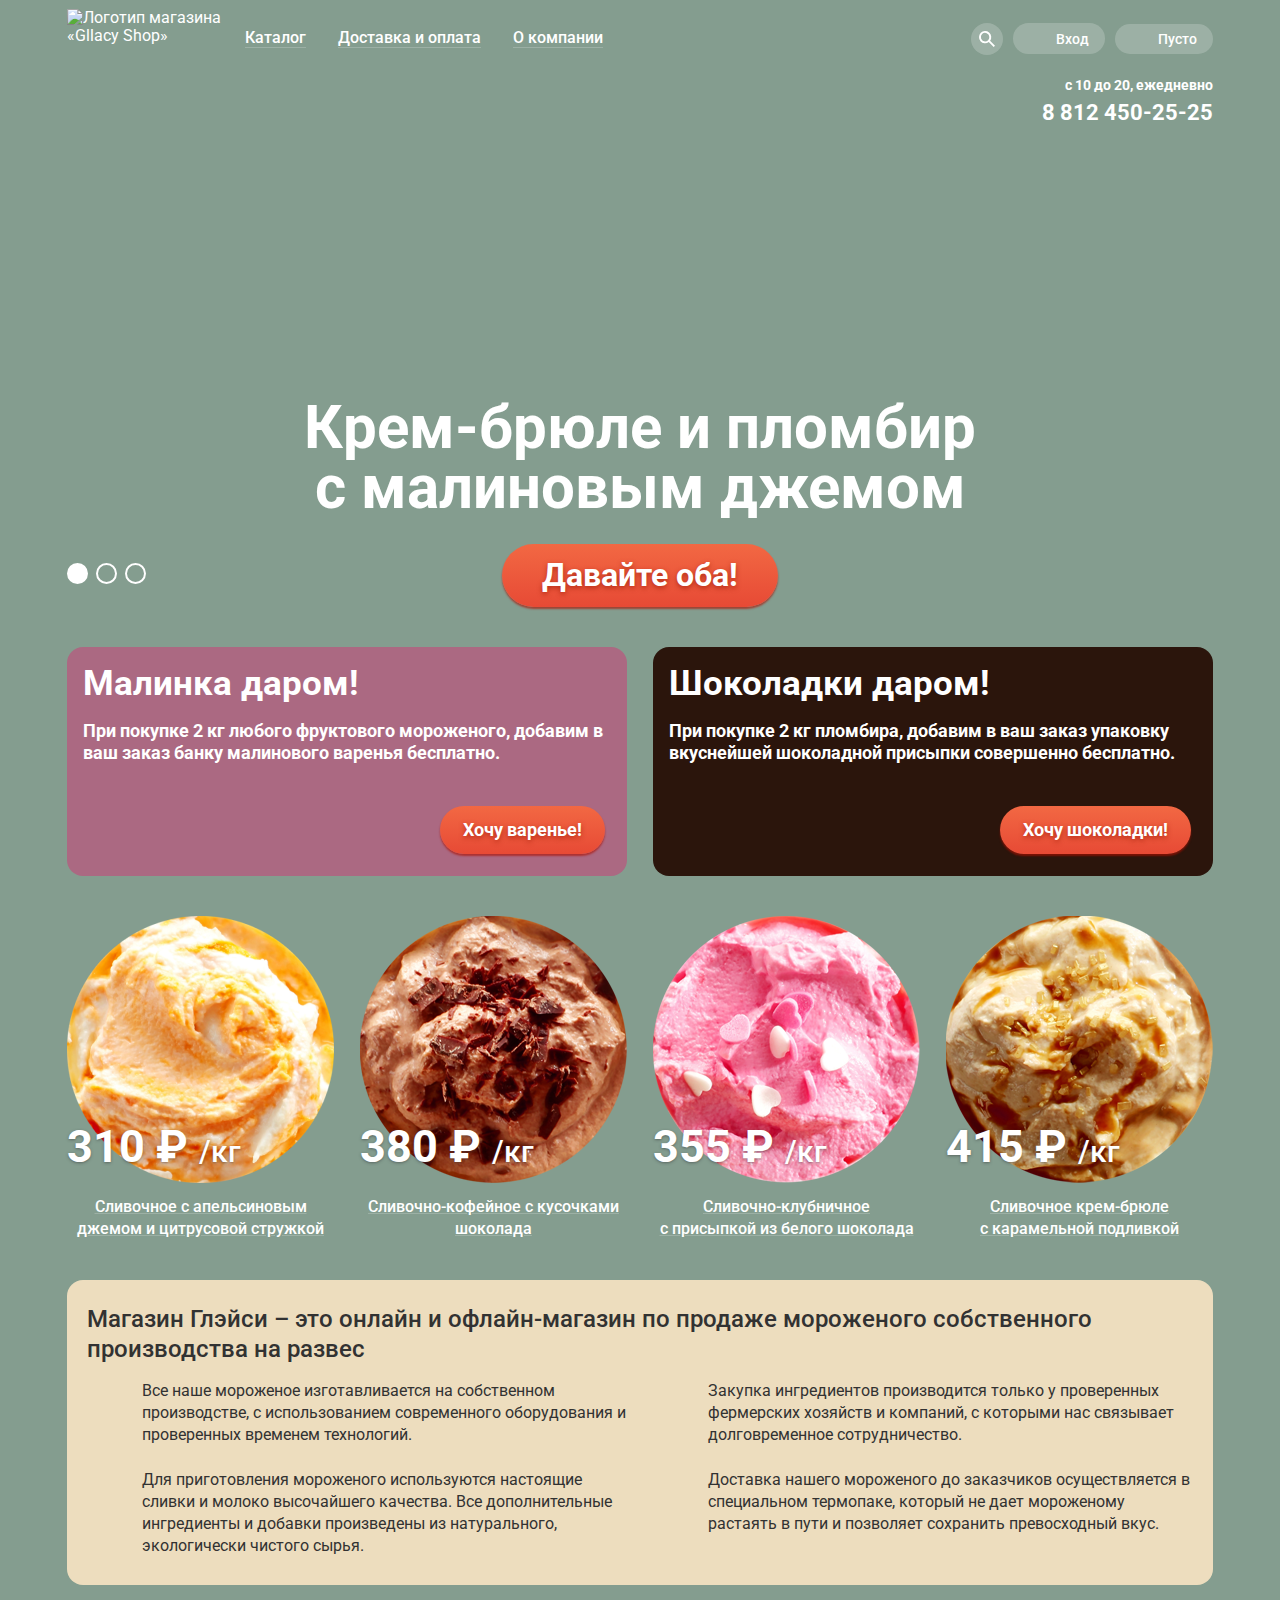
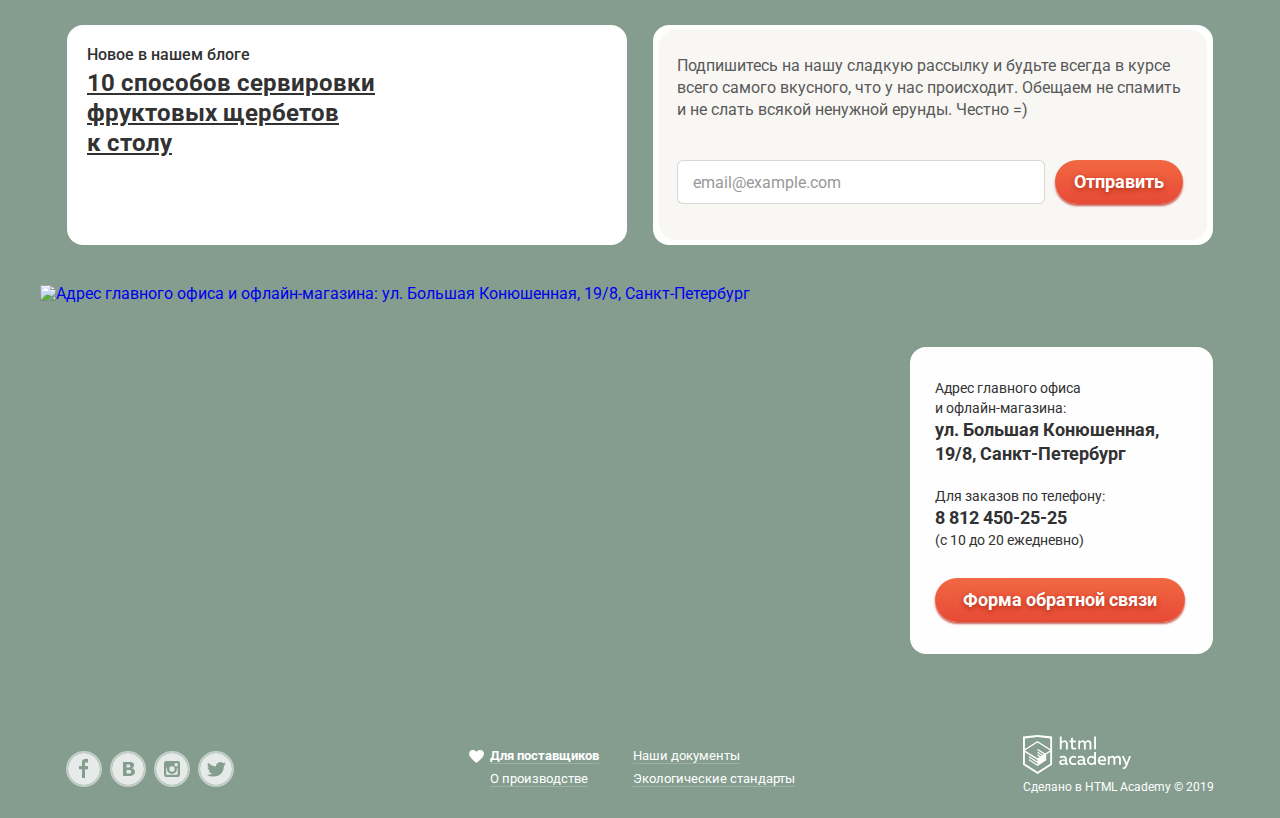
==== commit 7a8a6de1: "Final fixes" ====
--- a/index.html
+++ b/index.html
@@ -436,9 +436,9 @@
         </div>
       </div>
     
-  <script src="js/script.js"></script>
+  <script src="js/script-min.js"></script>
   <script src="https://api-maps.yandex.ru/2.1/?lang=ru-RU"></script>
-  <script src="js/map.js"></script>
+  <script src="js/map-min.js"></script>
 </body>
 
 </html>--- a/css/main.css
+++ b/css/main.css
@@ -16,6 +16,7 @@
   --login-link-underline: rgba(50, 50, 50, 0.3);
   --popup-shadow: rgba(0, 0, 0, 0.4);
   --overlay: rgba(0, 0, 0, 0.3);
+  --subscribe-input-border: rgba(178, 178, 178, 0.52);
   --input-border: #d3d3d2;
   --input-border-hover: rgba(178, 178, 178, 0.52);
   --input-border-focus: rgba(46, 136, 228, 0.52);
@@ -33,8 +34,14 @@
   --bg-slide1: #849d8f;
   --bg-slide2: #8996a6;
   --bg-slide3: #9d8b84;
+  --card-hover-shadow: rgba(0, 0, 0, 0.2);
+  --card-price-shadow: rgba(49, 50, 53, 0.5);
+  --widget-shadow: rgba(0, 0, 0, 0.36);
+  --error-backlight: rgba(237, 80, 80, 0.55);
   --bg-popup: #f8f7f4;
   --bg-contacts: #fefefe;
+  --btn-text-shadow: rgba(160, 32, 11, 0.76);
+  --btn-box-shadow: rgba(172, 16, 0, 0.64);
   --btn-gradient: linear-gradient(180deg, #f26843 0%, #e74a35 100%);
   --btn-gradient-hover: linear-gradient(
       0deg,
@@ -98,9 +105,9 @@
   box-sizing: border-box;
   vertical-align: middle;
   color: var(--basic-white);
-  text-shadow: 0px 2px 5px rgba(160, 32, 11, 0.76);
+  text-shadow: 0px 2px 5px var(--btn-text-shadow);
   background: var(--btn-gradient);
-  box-shadow: 0px 2px 2px rgba(172, 16, 0, 0.64);
+  box-shadow: 0px 2px 2px var(--btn-box-shadow);
   border: none;
 }
 
@@ -463,7 +470,7 @@
   padding-top: 7px;
   padding-bottom: 8px;
   padding-left: 43px;
-  padding-right: 15px;
+  padding-right: 16px;
   font-size: 14px;
   line-height: 14px;
   font-weight: 500;
@@ -1297,7 +1304,7 @@
   width: 293px;
   height: 402px;
   background-color: var(--bg-basic);
-  box-shadow: 0px 20px 20px rgba(0, 0, 0, 0.2);
+  box-shadow: 0px 20px 20px var(--card-hover-shadow);
   border-radius: 4px;
 }
 
@@ -1334,7 +1341,7 @@
   line-height: 45px;
   font-weight: bold;
   color: var(--basic-white);
-  text-shadow: 0px 1px 3px rgba(49, 50, 53, 0.5);
+  text-shadow: 0px 1px 3px var(--card-price-shadow);
 }
 
 .item-card__price span {
@@ -1619,7 +1626,7 @@
   height: 44px;
   line-height: 42px;
   background: var(--basic-white);
-  border: 1px solid rgba(178, 178, 178, 0.52);
+  border: 1px solid var(--subscribe-input-border);
   border-radius: 6px;
 }
 
@@ -1665,7 +1672,7 @@
 }
 
 .widget-shadow {
-  box-shadow: 0px 2px 14px 3px rgba(0, 0, 0, 0.36);
+  box-shadow: 0px 2px 14px 3px var(--widget-shadow);
 }
 
 .contacts__adress {
@@ -1803,7 +1810,7 @@
 }
 
 .input-error-backlight {
-  box-shadow: 1px 1px 9px 8px rgba(237, 80, 80, 0.55);
+  box-shadow: 1px 1px 9px 8px var(--error-backlight);
 }
 
 .popup {
